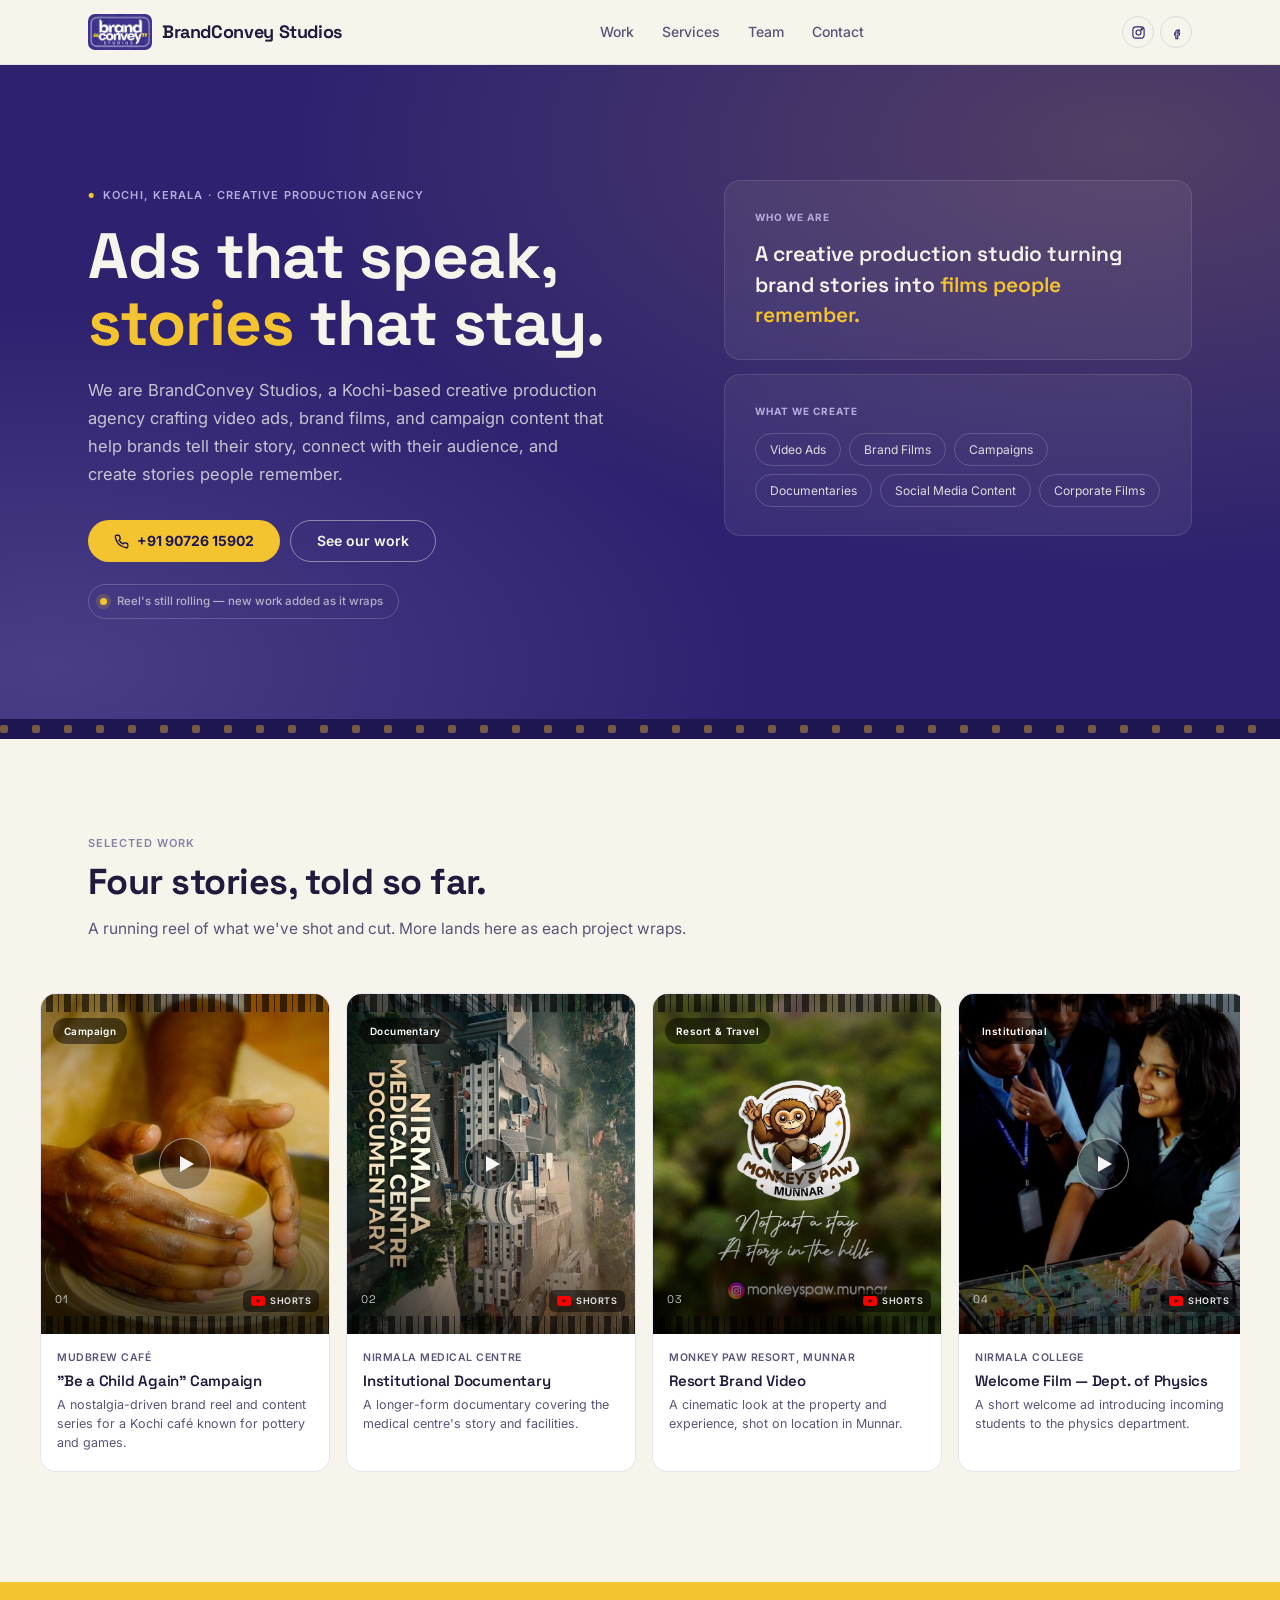
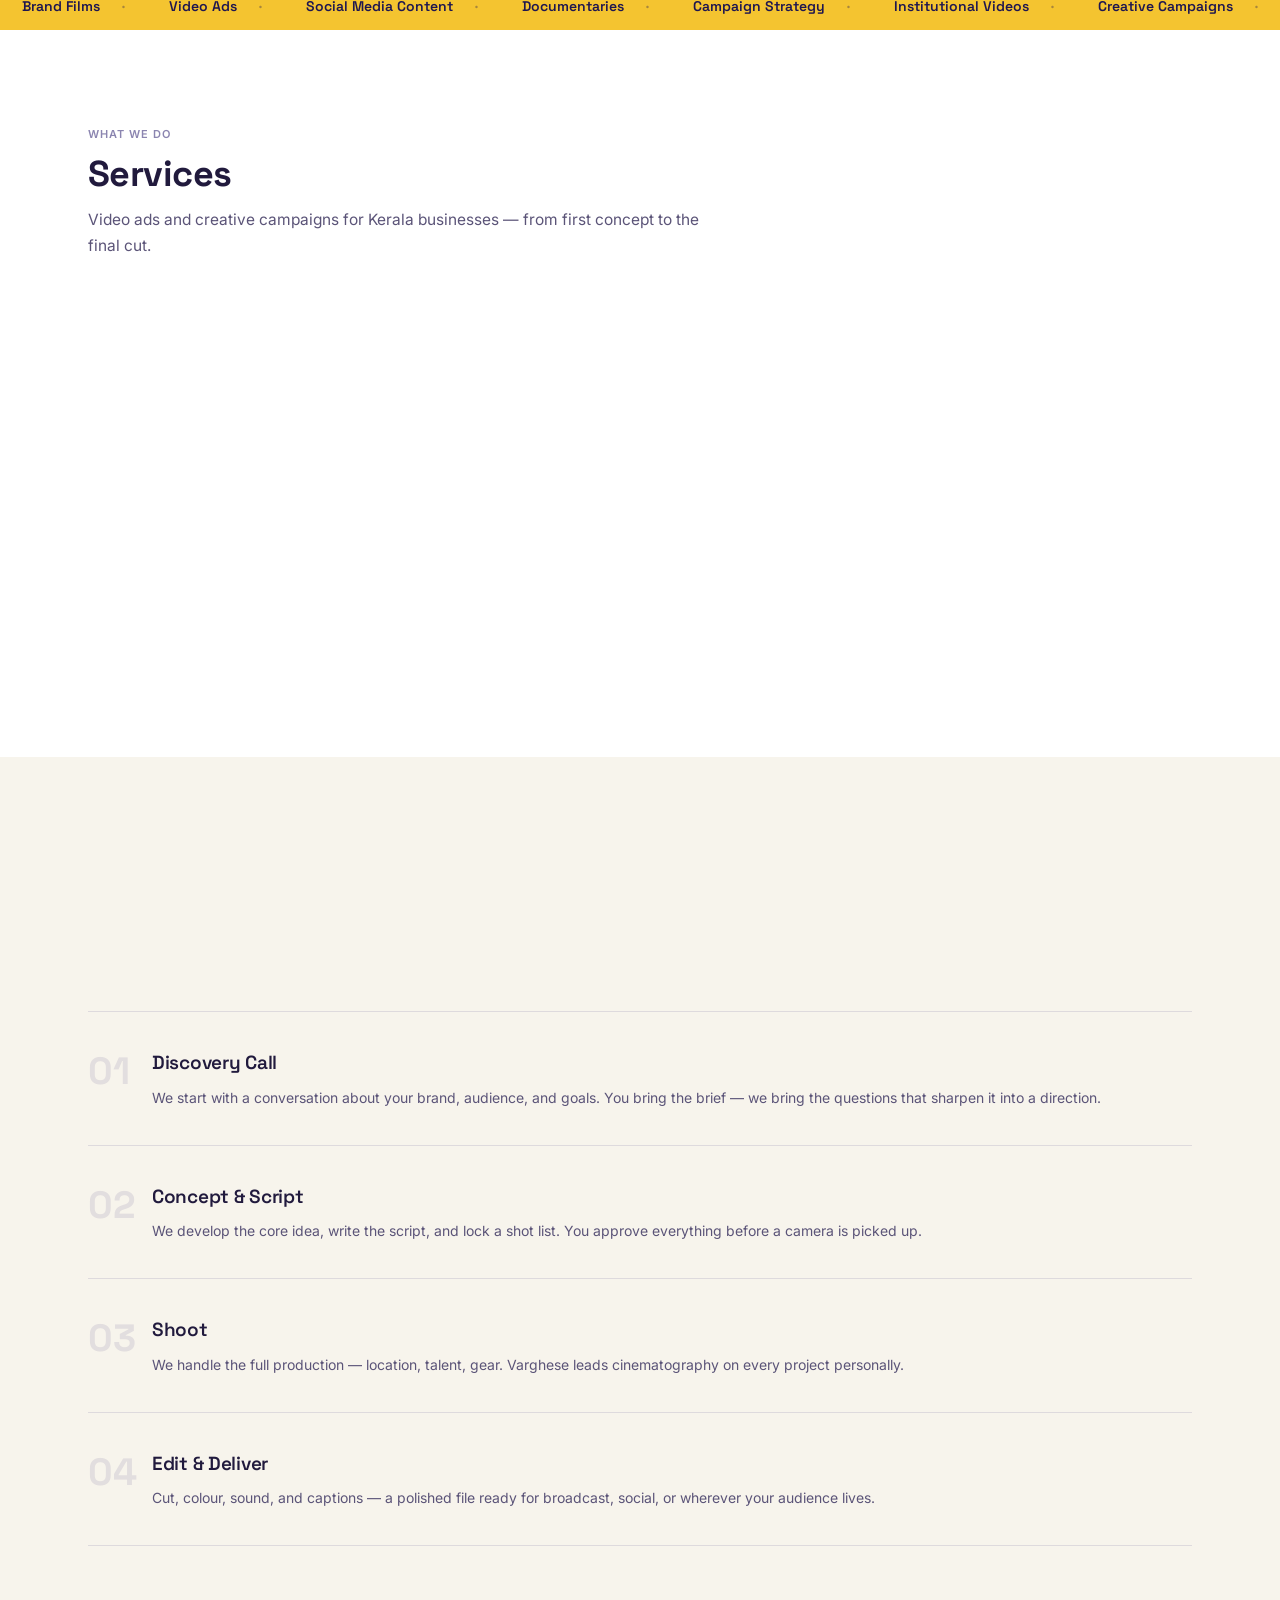
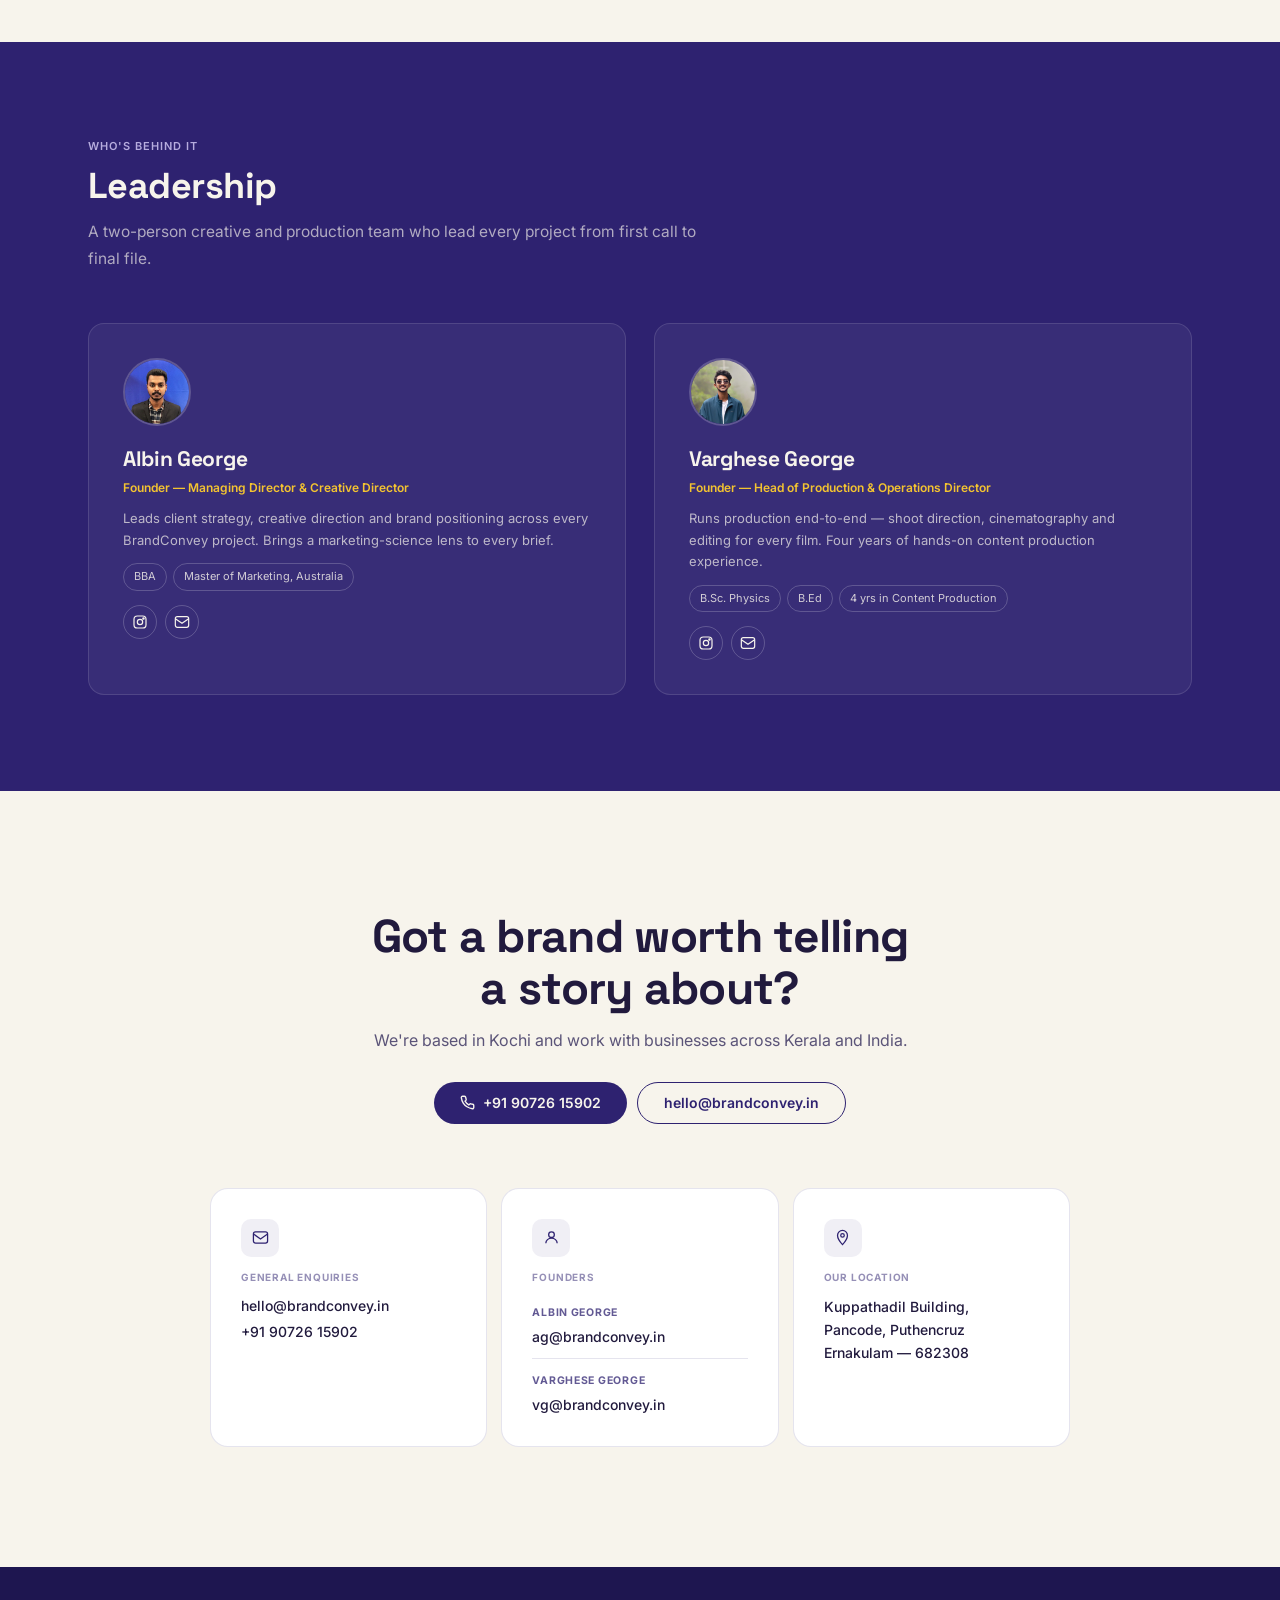
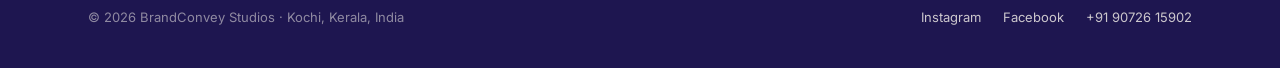
==== index.html @ ba03d507 "Update index.html" ====
<!DOCTYPE html>
<html lang="en">
<head>
<meta charset="UTF-8">
<meta name="viewport" content="width=device-width, initial-scale=1.0">
<title>BrandConvey Studios — Video Ads & Brand Films, Kochi</title>
<meta name="description" content="BrandConvey Studios is a Kochi-based creative production agency crafting video ads, brand films, and campaign content that help brands tell their story, connect with their audience, and create stories people remember.">
<meta name="robots" content="index, follow">
<meta property="og:title" content="BrandConvey Studios — Video Ads & Brand Films, Kochi">
<meta property="og:description" content="A Kochi-based creative production agency crafting video ads, brand films, and campaign content.">
<meta property="og:type" content="website">
<meta property="og:image" content="logo.jpg">
<meta name="twitter:card" content="summary_large_image">
<link rel="icon" type="image/png" href="logo.jpg">
<link rel="apple-touch-icon" href="logo.jpg">
<link rel="preconnect" href="https://fonts.googleapis.com">
<link rel="preconnect" href="https://fonts.gstatic.com" crossorigin>
<link href="https://fonts.googleapis.com/css2?family=Space+Grotesk:wght@400;500;600;700&family=Inter:wght@400;500;600&display=swap" rel="stylesheet">
<style>
:root{--indigo:#2E2270;--indigo-deep:#1E1650;--indigo-mid:#3A2C8C;--yellow:#F4C430;--offwhite:#F7F4EC;--lavender:#B6ACDE;--ink:#211A3D;--ink-soft:#5B5478;--rule:rgba(46,34,112,0.12);--white:#ffffff;--r-card:16px;--r-pill:100px}
*,*::before,*::after{box-sizing:border-box;margin:0;padding:0}
html{scroll-behavior:smooth}
body{background:var(--offwhite);color:var(--ink);font-family:'Inter',sans-serif;line-height:1.6;-webkit-font-smoothing:antialiased;overflow-x:hidden}
h1,h2,h3,h4{font-family:'Space Grotesk',sans-serif;letter-spacing:-0.015em}
a{color:inherit}
img,video{max-width:100%;display:block}
button{cursor:pointer;border:none;background:none;font:inherit}
.wrap{width:100%;max-width:1200px;margin:0 auto;padding-left:clamp(16px,4vw,48px);padding-right:clamp(16px,4vw,48px)}
.section{padding:clamp(56px,8vw,96px) 0}
.btn{display:inline-flex;align-items:center;gap:8px;padding:13px 26px;border-radius:var(--r-pill);font-weight:600;font-size:14px;text-decoration:none;transition:background .2s,color .2s,transform .15s,border-color .2s;white-space:nowrap;line-height:1}
.btn:hover{transform:translateY(-1px)}
.btn-primary{background:var(--indigo);color:var(--offwhite)}
.btn-primary:hover{background:var(--indigo-mid)}
.btn-outline{border:1.5px solid var(--indigo);color:var(--indigo)}
.btn-outline:hover{background:var(--indigo);color:var(--offwhite)}
.eyebrow{display:inline-flex;align-items:center;gap:8px;font-size:11px;letter-spacing:.1em;text-transform:uppercase;font-weight:600;margin-bottom:18px}
.eyebrow::before{content:"●";color:var(--yellow);font-size:7px;flex-shrink:0}
.section-eyebrow{font-size:11px;letter-spacing:.09em;text-transform:uppercase;font-weight:600;color:var(--indigo);opacity:.55;margin-bottom:10px}
.section-head{margin-bottom:clamp(28px,4vw,52px);max-width:640px}
.section-head h2{font-size:clamp(22px,3vw,36px);font-weight:700;line-height:1.15}
.section-head p{margin-top:12px;color:var(--ink-soft);font-size:clamp(14px,1.6vw,15.5px);line-height:1.7}

/* NAV */
nav{position:sticky;top:0;z-index:200;background:rgba(247,244,236,.94);backdrop-filter:blur(16px);-webkit-backdrop-filter:blur(16px);border-bottom:1px solid rgba(46,34,112,.08)}
.nav-inner{display:flex;align-items:center;justify-content:space-between;gap:16px;padding-top:13px;padding-bottom:13px;min-height:64px}
.nav-logo{display:flex;align-items:center;gap:10px;flex-shrink:0;text-decoration:none;color:var(--ink)}
.nav-logo-img{height:36px;width:auto;display:block;border-radius:7px;flex-shrink:0}
.nav-logo-text{font-family:'Space Grotesk',sans-serif;font-weight:700;font-size:clamp(14px,1.6vw,18px);letter-spacing:-.02em;white-space:nowrap;color:var(--ink)}
.nav-links{display:flex;gap:clamp(14px,2.2vw,32px);font-size:14px;font-weight:500;background:transparent!important;border:none!important;box-shadow:none!important;padding:0;margin:0}
.nav-links a{text-decoration:none;color:var(--ink-soft);transition:color .2s;background:transparent!important;border:none;padding:4px 0}
.nav-links a:hover{color:var(--indigo)}
.nav-right{display:flex;align-items:center;gap:8px;flex-shrink:0}
.nav-socials{display:flex;gap:6px}
.nav-socials a{width:32px;height:32px;border-radius:50%;border:1px solid var(--rule);display:flex;align-items:center;justify-content:center;color:var(--indigo);transition:background .2s,color .2s;flex-shrink:0}
.nav-socials a:hover{background:var(--indigo);color:var(--offwhite)}
.nav-cta-sm{display:none;background:var(--indigo);color:var(--offwhite);font-size:12px;font-weight:600;padding:8px 14px;border-radius:var(--r-pill);text-decoration:none;white-space:nowrap;transition:background .2s}
.nav-cta-sm:hover{background:var(--indigo-mid)}
.nav-ham{display:none;flex-direction:column;gap:5px;width:38px;height:38px;align-items:center;justify-content:center;border-radius:8px;border:1px solid var(--rule);flex-shrink:0}
.nav-ham span{display:block;width:18px;height:1.5px;background:var(--ink);border-radius:2px;transition:transform .25s,opacity .25s}
.nav-ham.open span:nth-child(1){transform:translateY(6.5px) rotate(45deg)}
.nav-ham.open span:nth-child(2){opacity:0;transform:scaleX(0)}
.nav-ham.open span:nth-child(3){transform:translateY(-6.5px) rotate(-45deg)}
.mob-menu{display:none;position:fixed;top:0;left:0;right:0;bottom:0;z-index:199;background:var(--offwhite);flex-direction:column;padding:100px clamp(20px,5vw,48px) 40px;overflow-y:auto}
.mob-menu.open{display:flex}
.mob-menu a{display:block;padding:18px 0;font-size:clamp(22px,6vw,32px);font-family:'Space Grotesk',sans-serif;font-weight:700;color:var(--ink);text-decoration:none;border-bottom:1px solid var(--rule);letter-spacing:-.02em;transition:color .2s}
.mob-menu a:hover{color:var(--indigo)}
.mob-menu .mob-cta{margin-top:28px;display:block;background:var(--indigo);color:var(--offwhite)!important;text-align:center;border-radius:var(--r-pill);padding:18px;font-size:16px;border-bottom:none!important}
.mob-menu-socials{margin-top:32px;display:flex;gap:14px}
.mob-menu-socials a{width:44px;height:44px;border-radius:50%;border:1px solid var(--rule)!important;display:flex;align-items:center;justify-content:center;padding:0;font-size:0;transition:background .2s,border-color .2s!important}
.mob-menu-socials a:hover{background:var(--indigo);border-color:var(--indigo)!important;color:var(--offwhite)}
@media(max-width:1024px){.nav-socials{display:none}}
@media(max-width:768px){.nav-links{display:none}.nav-cta-sm{display:inline-flex}}
@media(max-width:520px){.nav-cta-sm{display:none}.nav-ham{display:flex}}
@media(max-width:360px){.nav-logo-text{display:none}}

/* HERO */
.hero{background:var(--indigo);color:var(--offwhite);position:relative;overflow:hidden;padding:clamp(64px,9vw,120px) 0 clamp(56px,8vw,100px)}
.hero::before{content:"";position:absolute;inset:0;pointer-events:none;background:radial-gradient(ellipse 65% 65% at 88% 12%,rgba(244,196,48,.18),transparent),radial-gradient(ellipse 55% 55% at 4% 92%,rgba(182,172,222,.2),transparent)}
.hero-grid{position:relative;display:grid;grid-template-columns:1.1fr .9fr;gap:clamp(28px,5vw,64px);align-items:start}
.hero-eyebrow{color:var(--lavender)}
.hero-eyebrow::before{color:var(--yellow)}
.hero h1{font-size:clamp(32px,5vw,66px);font-weight:700;line-height:1.06}
.hero h1 em{font-style:normal;color:var(--yellow)}
.hero-lead{margin-top:18px;font-size:clamp(14px,1.7vw,16.5px);color:rgba(247,244,236,.76);line-height:1.7;max-width:520px}
.hero-actions{margin-top:32px;display:flex;gap:10px;flex-wrap:wrap}
.hero-actions .btn-primary{background:var(--yellow);color:var(--indigo-deep);font-weight:700}
.hero-actions .btn-primary:hover{background:#e8b820}
.hero-actions .btn-outline{border-color:rgba(247,244,236,.45);color:var(--offwhite)}
.hero-actions .btn-outline:hover{background:rgba(247,244,236,.12);border-color:rgba(247,244,236,.45);color:var(--offwhite)}
.hero-status{margin-top:22px;display:inline-flex;align-items:center;gap:10px;border:1px solid rgba(247,244,236,.2);border-radius:var(--r-pill);padding:7px 15px 7px 11px;font-size:11.5px;font-weight:500;color:rgba(247,244,236,.65);max-width:100%;flex-wrap:nowrap;overflow:hidden;text-overflow:ellipsis;white-space:nowrap}
.status-dot{width:7px;height:7px;border-radius:50%;flex-shrink:0;background:var(--yellow);box-shadow:0 0 0 4px rgba(244,196,48,.18);animation:pulse 2s infinite}
@keyframes pulse{0%,100%{opacity:1}50%{opacity:.3}}
.hero-right{display:flex;flex-direction:column;gap:14px}
.h-card{background:rgba(255,255,255,.06);border:1px solid rgba(255,255,255,.11);border-radius:16px;padding:clamp(20px,2.5vw,28px) clamp(20px,2.5vw,30px);backdrop-filter:blur(8px)}
.h-card-label{font-size:10px;text-transform:uppercase;letter-spacing:.1em;color:var(--lavender);font-weight:700;margin-bottom:14px}
.h-tagline{font-family:'Space Grotesk',sans-serif;font-size:clamp(15px,1.8vw,21px);font-weight:600;line-height:1.45;color:var(--offwhite)}
.h-tagline em{font-style:normal;color:var(--yellow)}
.hero-tags{display:flex;flex-wrap:wrap;gap:8px}
.hero-tags span{font-size:12px;padding:6px 14px;border-radius:var(--r-pill);border:1px solid rgba(255,255,255,.18);color:rgba(247,244,236,.88);transition:background .2s,border-color .2s}
.hero-tags span:hover{background:rgba(255,255,255,.1);border-color:rgba(255,255,255,.35)}
@media(max-width:960px){.hero-grid{grid-template-columns:1fr}.hero-right{display:none}.hero-lead{max-width:100%}}
@media(max-width:480px){.hero-actions{flex-direction:column;align-items:stretch}.hero-actions .btn{justify-content:center}.hero-status{font-size:11px;white-space:normal}}

/* RAIL */
.rail{height:20px;background:var(--indigo-deep);display:flex;align-items:center;overflow:hidden}
.rail-track{display:flex;gap:24px;animation:railmove 12s linear infinite;white-space:nowrap}
.rail-track span{width:8px;height:8px;border-radius:2px;background:var(--yellow);opacity:.4;flex-shrink:0}
@keyframes railmove{from{transform:translateX(0)}to{transform:translateX(-240px)}}

/* WORK */
.work-section{background:var(--offwhite)}
.filmstrip{display:flex;gap:16px;overflow-x:auto;padding-bottom:14px;scroll-snap-type:x mandatory;cursor:grab;margin-left:calc(-1 * clamp(16px,4vw,48px));margin-right:calc(-1 * clamp(16px,4vw,48px));padding-left:clamp(16px,4vw,48px);padding-right:clamp(16px,4vw,48px);-webkit-overflow-scrolling:touch;touch-action:pan-x}
.filmstrip:active{cursor:grabbing}
.filmstrip::-webkit-scrollbar{height:4px}
.filmstrip::-webkit-scrollbar-thumb{background:var(--lavender);border-radius:10px}

/* Card — white bg, info sits on white, no dark bleed */
.work-card{flex:0 0 clamp(220px,72vw,280px);scroll-snap-align:start;background:var(--white);border:1px solid var(--rule);border-radius:var(--r-card);overflow:hidden;transition:transform .3s,box-shadow .3s;cursor:pointer;-webkit-tap-highlight-color:transparent;display:flex;flex-direction:column}
@media(min-width:600px){.work-card{flex:0 0 clamp(240px,42vw,280px)}}
@media(min-width:900px){.work-card{flex:0 0 280px}}
@media(min-width:1100px){.work-card{flex:0 0 290px}}
.work-card:hover{transform:translateY(-5px);box-shadow:0 18px 40px rgba(46,34,112,.15)}

/* Thumb — fixed height so photo always fills, no aspect-ratio gaps */
.work-thumb{position:relative;height:340px;flex-shrink:0;overflow:hidden;display:flex;align-items:center;justify-content:center}
@media(min-width:600px){.work-thumb{height:360px}}
@media(min-width:900px){.work-thumb{height:340px}}

/* Film sprocket holes */
.work-thumb::before,.work-thumb::after{content:"";position:absolute;left:0;right:0;height:18px;z-index:4;pointer-events:none;background-image:repeating-linear-gradient(90deg,transparent 0,transparent 5px,rgba(0,0,0,.6) 5px,rgba(0,0,0,.6) 12px);background-size:18px 100%}
.work-thumb::before{top:0}
.work-thumb::after{bottom:0}

/* Photo — img tag for guaranteed cover fill */
.work-thumb-img{position:absolute;inset:0;width:100%;height:100%;object-fit:cover;object-position:center center;display:block;z-index:0}

/* Grain overlay */
.work-thumb-grain{position:absolute;inset:0;z-index:1;pointer-events:none;opacity:.15;mix-blend-mode:overlay;background-image:url("data:image/svg+xml,%3Csvg viewBox='0 0 200 200' xmlns='http://www.w3.org/2000/svg'%3E%3Cfilter id='n'%3E%3CfeTurbulence type='fractalNoise' baseFrequency='0.75' numOctaves='4' stitchTiles='stitch'/%3E%3C/filter%3E%3Crect width='100%25' height='100%25' filter='url(%23n)'/%3E%3C/svg%3E");background-size:200px 200px}

/* Vignette */
.work-thumb-vignette{position:absolute;inset:0;z-index:2;pointer-events:none;background:linear-gradient(to bottom,rgba(0,0,0,.3) 0%,transparent 30%,transparent 55%,rgba(0,0,0,.65) 100%)}

/* Play button */
.play-btn{position:relative;z-index:3;width:52px;height:52px;border-radius:50%;background:rgba(0,0,0,.35);border:1.5px solid rgba(255,255,255,.5);display:flex;align-items:center;justify-content:center;transition:transform .25s,background .25s,border-color .25s}
.play-btn-arrow{width:0;height:0;margin-left:4px;border-top:8px solid transparent;border-bottom:8px solid transparent;border-left:14px solid rgba(255,255,255,.95);transition:border-left-color .25s}
.work-card:hover .play-btn{transform:scale(1.1);background:var(--yellow);border-color:var(--yellow)}
.work-card:hover .play-btn-arrow{border-left-color:var(--indigo-deep)}

/* Tag */
.work-tag{position:absolute;top:24px;left:12px;z-index:5;font-size:10px;font-weight:600;letter-spacing:.04em;background:rgba(0,0,0,.5);color:#fff;padding:5px 11px;border-radius:var(--r-pill)}

/* Bottom labels */
.work-num{position:absolute;bottom:26px;left:14px;z-index:5;font-family:'Space Grotesk',sans-serif;font-size:11px;opacity:.75;letter-spacing:.08em;color:#fff}
.yt-badge{position:absolute;bottom:22px;right:10px;z-index:5;display:flex;align-items:center;gap:5px;background:rgba(0,0,0,.5);border-radius:6px;padding:4px 8px}
.yt-badge svg{flex-shrink:0}
.yt-badge span{font-size:9px;font-weight:600;letter-spacing:.05em;color:rgba(255,255,255,.9);text-transform:uppercase}

/* Card info — always white, flex-grow fills remainder */
.work-info{padding:16px 16px 18px;background:var(--white);flex:1}
.work-client{font-size:10.5px;font-weight:600;text-transform:uppercase;letter-spacing:.05em;color:var(--ink-soft)}
.work-info h3{font-size:clamp(13.5px,1.5vw,15px);margin-top:4px;font-weight:600;line-height:1.3;color:var(--ink)}
.work-info p{font-size:12.5px;color:var(--ink-soft);margin-top:4px;line-height:1.55}

/* Upcoming card */
.work-upcoming{flex:0 0 clamp(160px,50vw,220px);scroll-snap-align:start;background:transparent;border:1.5px dashed var(--lavender);border-radius:var(--r-card);padding:24px;display:flex;flex-direction:column;align-items:center;justify-content:center;text-align:center;min-height:300px}
@media(min-width:600px){.work-upcoming{flex:0 0 200px}}
.plus-ring{width:44px;height:44px;border-radius:50%;border:1.5px dashed rgba(46,34,112,.4);display:flex;align-items:center;justify-content:center;font-size:22px;color:var(--indigo);margin-bottom:14px}
.work-upcoming h3{font-size:14px;color:var(--indigo);font-weight:600}
.work-upcoming p{font-size:12px;color:var(--ink-soft);margin-top:8px}

/* TICKER */
.ticker{background:var(--yellow);overflow:hidden;padding:13px 0}
.ticker-track{display:flex;white-space:nowrap;animation:tick 26s linear infinite}
.t-item{display:inline-flex;align-items:center;font-family:'Space Grotesk',sans-serif;font-weight:600;font-size:clamp(12px,1.4vw,14px);color:var(--indigo-deep);padding:0 22px}
.t-item::after{content:"·";padding-left:22px;opacity:.35}
@keyframes tick{from{transform:translateX(0)}to{transform:translateX(-50%)}}

/* SERVICES */
.services-section{background:var(--white)}
.services-grid{display:grid;grid-template-columns:repeat(3,1fr);border:1px solid var(--rule);border-radius:var(--r-card);overflow:hidden;background:var(--rule);gap:1px}
.svc-cell{background:var(--white);padding:clamp(20px,3vw,34px) clamp(16px,2.5vw,28px);transition:background .2s}
.svc-cell:hover{background:var(--offwhite)}
.svc-idx{font-size:11px;color:var(--yellow);font-weight:700;font-family:'Space Grotesk',sans-serif;letter-spacing:.05em}
.svc-cell h3{font-size:clamp(14px,1.8vw,17px);margin-top:12px;font-weight:600}
.svc-cell p{font-size:13px;color:var(--ink-soft);margin-top:7px;line-height:1.6}
@media(max-width:860px){.services-grid{grid-template-columns:1fr 1fr}}
@media(max-width:480px){.services-grid{grid-template-columns:1fr}}

/* PROCESS */
.process-section{background:var(--offwhite)}
.process-list{display:flex;flex-direction:column}
.process-step{display:grid;grid-template-columns:64px 1fr;padding:clamp(20px,3vw,36px) 0;border-top:1px solid var(--rule);align-items:start}
.process-step:last-child{border-bottom:1px solid var(--rule)}
.proc-n{font-family:'Space Grotesk',sans-serif;font-size:clamp(24px,3.5vw,38px);font-weight:700;color:rgba(46,34,112,.1);line-height:1;padding-top:4px}
.proc-body h3{font-size:clamp(15px,1.9vw,19px);font-weight:600}
.proc-body p{font-size:14px;color:var(--ink-soft);margin-top:7px;line-height:1.65}
@media(max-width:400px){.process-step{grid-template-columns:48px 1fr}}

/* TEAM */
.team-section{background:var(--indigo);color:var(--offwhite)}
.team-section .section-eyebrow{color:var(--lavender);opacity:1}
.team-section .section-head h2{color:var(--offwhite)}
.team-section .section-head p{color:rgba(247,244,236,.65)}
.team-grid{display:grid;grid-template-columns:1fr 1fr;gap:clamp(14px,2.5vw,28px)}
.team-card{background:rgba(255,255,255,.05);border:1px solid rgba(255,255,255,.12);border-radius:var(--r-card);padding:clamp(22px,3vw,34px);transition:background .2s}
.team-card:hover{background:rgba(255,255,255,.09)}
.avatar-photo{width:68px;height:68px;border-radius:50%;object-fit:cover;border:2px solid rgba(255,255,255,.2);margin-bottom:16px;display:block}
.avatar-fallback{width:68px;height:68px;border-radius:50%;flex-shrink:0;background:var(--lavender);display:none;align-items:center;justify-content:center;font-family:'Space Grotesk',sans-serif;font-weight:700;color:var(--indigo-deep);font-size:18px;margin-bottom:16px}
.avatar-photo.broken{display:none}
.avatar-photo.broken+.avatar-fallback{display:flex}
.team-card h3{font-size:clamp(16px,2.2vw,21px);font-weight:700}
.team-role{font-size:12px;color:var(--yellow);font-weight:600;margin-top:4px;line-height:1.4}
.team-bio{font-size:13px;color:rgba(247,244,236,.7);margin-top:12px;line-height:1.65}
.creds{margin-top:12px;display:flex;flex-wrap:wrap;gap:6px}
.creds span{font-size:11px;padding:4px 10px;border-radius:var(--r-pill);border:1px solid rgba(255,255,255,.2);color:rgba(247,244,236,.8)}
.team-socials{margin-top:14px;display:flex;gap:8px}
.team-socials a{width:34px;height:34px;border-radius:50%;border:1px solid rgba(255,255,255,.2);display:flex;align-items:center;justify-content:center;color:var(--offwhite);transition:background .2s,border-color .2s}
.team-socials a:hover{background:var(--yellow);border-color:var(--yellow);color:var(--indigo-deep)}
@media(max-width:560px){.team-grid{grid-template-columns:1fr}}

/* CONTACT */
.cta-section{background:var(--offwhite);text-align:center;padding:clamp(60px,10vw,120px) 0}
.cta-section h2{font-size:clamp(24px,4vw,46px);font-weight:700;max-width:600px;margin:0 auto;line-height:1.12}
.cta-section>.wrap>p{color:var(--ink-soft);margin-top:14px;font-size:clamp(14px,1.8vw,16px)}
.cta-btns{margin-top:28px;display:flex;gap:10px;justify-content:center;flex-wrap:wrap}
@media(max-width:380px){.cta-btns{flex-direction:column;align-items:center}.cta-btns .btn{width:100%;max-width:300px;justify-content:center}}
.contact-cards{display:grid;grid-template-columns:repeat(3,1fr);gap:14px;max-width:860px;margin:clamp(40px,6vw,64px) auto 0;text-align:left}
.contact-card{background:var(--white);border:1px solid var(--rule);border-radius:18px;padding:clamp(20px,2.5vw,30px);display:flex;flex-direction:column;gap:10px;transition:box-shadow .25s,transform .25s}
.contact-card:hover{box-shadow:0 8px 32px rgba(46,34,112,.09);transform:translateY(-2px)}
.cc-icon{width:38px;height:38px;border-radius:10px;background:rgba(46,34,112,.07);display:flex;align-items:center;justify-content:center;color:var(--indigo);flex-shrink:0;margin-bottom:2px}
.cc-label{font-size:10px;letter-spacing:.08em;text-transform:uppercase;font-weight:700;color:var(--indigo);opacity:.5}
.cc-value{display:flex;flex-direction:column;gap:4px}
.cc-value a{font-size:clamp(12.5px,1.3vw,14px);font-weight:500;text-decoration:none;color:var(--ink);transition:color .2s;word-break:break-all;display:block}
.cc-value a:hover{color:var(--indigo)}
.cc-value address{font-style:normal;font-size:clamp(12.5px,1.3vw,14px);font-weight:500;color:var(--ink);line-height:1.65}
.cc-founder-name{font-size:10.5px;font-weight:700;text-transform:uppercase;letter-spacing:.07em;color:var(--indigo);opacity:.75}
@media(max-width:680px){.contact-cards{grid-template-columns:1fr 1fr;gap:12px}}
@media(max-width:420px){.contact-cards{grid-template-columns:1fr}}

/* FOOTER */
footer{background:var(--indigo-deep);color:rgba(247,244,236,.52);padding:clamp(22px,4vw,40px) 0;font-size:13px}
.foot-inner{display:flex;justify-content:space-between;align-items:center;flex-wrap:wrap;gap:12px}
.foot-copy{font-size:clamp(11px,1.4vw,13px);flex-shrink:1;min-width:0}
footer a{text-decoration:none;color:rgba(247,244,236,.8);transition:color .2s}
footer a:hover{color:var(--yellow)}
.foot-links{display:flex;gap:clamp(10px,2vw,22px);align-items:center;flex-wrap:wrap;flex-shrink:0}
@media(max-width:460px){.foot-inner{flex-direction:column;align-items:flex-start;gap:10px}}

/* REVEAL */
.reveal{opacity:0;transform:translateY(20px);transition:opacity .5s ease,transform .5s ease}
.reveal.visible{opacity:1;transform:translateY(0)}
.d1{transition-delay:.08s}
.d2{transition-delay:.16s}
.d3{transition-delay:.24s}
.d4{transition-delay:.32s}
@media(prefers-reduced-motion:reduce){.reveal{opacity:1;transform:none;transition:none}.rail-track,.ticker-track,.status-dot{animation:none!important}}
</style>
</head>
<body>

<nav id="mainNav">
  <div class="wrap">
    <div class="nav-inner">
      <a class="nav-logo" href="/">
        <img class="nav-logo-img" src="logo.jpg" alt="BrandConvey Studios" onerror="this.style.display='none'">
        <span class="nav-logo-text">BrandConvey Studios</span>
      </a>
      <div class="nav-links">
        <a href="#work">Work</a>
        <a href="#services">Services</a>
        <a href="#team">Team</a>
        <a href="#contact">Contact</a>
      </div>
      <div class="nav-right">
        <div class="nav-socials">
          <a href="https://www.instagram.com/brandconveystudios/" target="_blank" rel="noopener" aria-label="Instagram">
            <svg width="15" height="15" viewBox="0 0 24 24" fill="none" stroke="currentColor" stroke-width="1.8"><rect x="3" y="3" width="18" height="18" rx="5"/><circle cx="12" cy="12" r="4"/><circle cx="17.2" cy="6.8" r="1"/></svg>
          </a>
          <a href="https://www.facebook.com/brandconveystudios" target="_blank" rel="noopener" aria-label="Facebook">
            <svg width="15" height="15" viewBox="0 0 24 24" fill="none" stroke="currentColor" stroke-width="1.8"><path d="M15 8h-2a2 2 0 0 0-2 2v3H9v3h2v6h3v-6h2.5l.5-3H14v-2.2c0-.6.2-1 1-1h1.5V8z"/></svg>
          </a>
        </div>
        <a class="nav-cta-sm" href="tel:+919072615902">Call us</a>
        <button class="nav-ham" id="menuBtn" aria-label="Open menu" aria-expanded="false">
          <span></span><span></span><span></span>
        </button>
      </div>
    </div>
  </div>
</nav>

<div class="mob-menu" id="mobMenu" role="dialog" aria-modal="true" aria-label="Navigation">
  <a href="#work" onclick="closeMenu()">Work</a>
  <a href="#services" onclick="closeMenu()">Services</a>
  <a href="#team" onclick="closeMenu()">Team</a>
  <a href="#contact" onclick="closeMenu()">Contact</a>
  <a href="tel:+919072615902" class="mob-cta" onclick="closeMenu()">+91 90726 15902</a>
  <div class="mob-menu-socials">
    <a href="https://www.instagram.com/brandconveystudios/" target="_blank" rel="noopener" aria-label="Instagram">
      <svg width="18" height="18" viewBox="0 0 24 24" fill="none" stroke="currentColor" stroke-width="1.8"><rect x="3" y="3" width="18" height="18" rx="5"/><circle cx="12" cy="12" r="4"/><circle cx="17.2" cy="6.8" r="1"/></svg>
    </a>
    <a href="https://www.facebook.com/brandconveystudios" target="_blank" rel="noopener" aria-label="Facebook">
      <svg width="18" height="18" viewBox="0 0 24 24" fill="none" stroke="currentColor" stroke-width="1.8"><path d="M15 8h-2a2 2 0 0 0-2 2v3H9v3h2v6h3v-6h2.5l.5-3H14v-2.2c0-.6.2-1 1-1h1.5V8z"/></svg>
    </a>
  </div>
</div>

<section class="hero">
  <div class="wrap">
    <div class="hero-grid">
      <div class="hero-content">
        <div class="eyebrow hero-eyebrow">Kochi, Kerala · Creative Production Agency</div>
        <h1>Ads that speak,<br><em>stories</em> that stay.</h1>
        <p class="hero-lead">We are BrandConvey Studios, a Kochi-based creative production agency crafting video ads, brand films, and campaign content that help brands tell their story, connect with their audience, and create stories people remember.</p>
        <div class="hero-actions">
          <a class="btn btn-primary" href="tel:+919072615902">
            <svg width="15" height="15" viewBox="0 0 24 24" fill="none" stroke="currentColor" stroke-width="2.2"><path d="M22 16.92v3a2 2 0 0 1-2.18 2 19.79 19.79 0 0 1-8.63-3.07 19.5 19.5 0 0 1-6-6 19.79 19.79 0 0 1-3.07-8.67A2 2 0 0 1 4.11 2h3a2 2 0 0 1 2 1.72c.127.96.362 1.903.7 2.81a2 2 0 0 1-.45 2.11L8.09 9.91a16 16 0 0 0 6 6l1.27-1.27a2 2 0 0 1 2.11-.45c.907.338 1.85.573 2.81.7A2 2 0 0 1 22 16.92z"/></svg>
            +91 90726 15902
          </a>
          <a class="btn btn-outline" href="#work">See our work</a>
        </div>
        <div class="hero-status">
          <span class="status-dot"></span>
          Reel's still rolling — new work added as it wraps
        </div>
      </div>
      <div class="hero-right">
        <div class="h-card">
          <div class="h-card-label">Who we are</div>
          <div class="h-tagline">A creative production studio turning brand stories into <em>films people remember.</em></div>
        </div>
        <div class="h-card">
          <div class="h-card-label">What we create</div>
          <div class="hero-tags">
            <span>Video Ads</span>
            <span>Brand Films</span>
            <span>Campaigns</span>
            <span>Documentaries</span>
            <span>Social Media Content</span>
            <span>Corporate Films</span>
          </div>
        </div>
      </div>
    </div>
  </div>
</section>

<div class="rail"><div class="rail-track" id="railTrack"></div></div>

<section class="section work-section" id="work">
  <div class="wrap">
    <div class="section-head reveal">
      <div class="section-eyebrow">Selected Work</div>
      <h2>Four stories, told so far.</h2>
      <p>A running reel of what we've shot and cut. More lands here as each project wraps.</p>
    </div>
  </div>
  <div class="wrap">
    <div class="filmstrip reveal" id="filmstrip">
      <div class="work-card" data-url="https://youtube.com/shorts/q-7ksZK6U8M">
        <div class="work-thumb">
          <img class="work-thumb-img" src="thumb1.png" alt="Mudbrew Café campaign" style="object-position:center 40%">
          <div class="work-thumb-grain"></div>
          <div class="work-thumb-vignette"></div>
          <span class="work-tag">Campaign</span>
          <div class="play-btn"><div class="play-btn-arrow"></div></div>
          <span class="work-num">01</span>
          <div class="yt-badge"><svg width="14" height="10" viewBox="0 0 24 17" fill="red"><path d="M23.5 2.7S23.2.9 22.4.2C21.4-.8 20.3-.8 19.8-.8 16.5-1 12 -1 12 -1s-4.5 0-7.8.2C3.7-.6 2.6-.5 1.6.2.8.9.5 2.7.5 2.7S.2 4.8.2 6.9v2c0 2.1.3 4.2.3 4.2s.3 1.8 1.1 2.5c1 1 2.4.9 3 1 2.2.2 9.4.3 9.4.3s4.5 0 7.8-.3c.5-.1 1.6-.1 2.6-1 .8-.7 1.1-2.5 1.1-2.5s.3-2.1.3-4.2v-2C23.8 4.8 23.5 2.7 23.5 2.7zM9.7 11.5V4.9l7 3.3-7 3.3z"/></svg><span>Shorts</span></div>
        </div>
        <div class="work-info">
          <div class="work-client">Mudbrew Café</div>
          <h3>"Be a Child Again" Campaign</h3>
          <p>A nostalgia-driven brand reel and content series for a Kochi café known for pottery and games.</p>
        </div>
      </div>

      <div class="work-card" data-url="https://youtube.com/shorts/ICbyJtfG1K8">
        <div class="work-thumb">
          <img class="work-thumb-img" src="thumb2.jpg" alt="Nirmala Medical Centre documentary" style="object-position:center center">
          <div class="work-thumb-grain"></div>
          <div class="work-thumb-vignette"></div>
          <span class="work-tag">Documentary</span>
          <div class="play-btn"><div class="play-btn-arrow"></div></div>
          <span class="work-num">02</span>
          <div class="yt-badge"><svg width="14" height="10" viewBox="0 0 24 17" fill="red"><path d="M23.5 2.7S23.2.9 22.4.2C21.4-.8 20.3-.8 19.8-.8 16.5-1 12 -1 12 -1s-4.5 0-7.8.2C3.7-.6 2.6-.5 1.6.2.8.9.5 2.7.5 2.7S.2 4.8.2 6.9v2c0 2.1.3 4.2.3 4.2s.3 1.8 1.1 2.5c1 1 2.4.9 3 1 2.2.2 9.4.3 9.4.3s4.5 0 7.8-.3c.5-.1 1.6-.1 2.6-1 .8-.7 1.1-2.5 1.1-2.5s.3-2.1.3-4.2v-2C23.8 4.8 23.5 2.7 23.5 2.7zM9.7 11.5V4.9l7 3.3-7 3.3z"/></svg><span>Shorts</span></div>
        </div>
        <div class="work-info">
          <div class="work-client">Nirmala Medical Centre</div>
          <h3>Institutional Documentary</h3>
          <p>A longer-form documentary covering the medical centre's story and facilities.</p>
        </div>
      </div>

      <div class="work-card" data-url="https://youtube.com/shorts/cpnyfmEkOy4">
        <div class="work-thumb">
          <img class="work-thumb-img" src="thumb3.jpg" alt="Monkey Paw Resort brand video" style="object-position:center 45%">
          <div class="work-thumb-grain"></div>
          <div class="work-thumb-vignette"></div>
          <span class="work-tag">Resort &amp; Travel</span>
          <div class="play-btn"><div class="play-btn-arrow"></div></div>
          <span class="work-num">03</span>
          <div class="yt-badge"><svg width="14" height="10" viewBox="0 0 24 17" fill="red"><path d="M23.5 2.7S23.2.9 22.4.2C21.4-.8 20.3-.8 19.8-.8 16.5-1 12 -1 12 -1s-4.5 0-7.8.2C3.7-.6 2.6-.5 1.6.2.8.9.5 2.7.5 2.7S.2 4.8.2 6.9v2c0 2.1.3 4.2.3 4.2s.3 1.8 1.1 2.5c1 1 2.4.9 3 1 2.2.2 9.4.3 9.4.3s4.5 0 7.8-.3c.5-.1 1.6-.1 2.6-1 .8-.7 1.1-2.5 1.1-2.5s.3-2.1.3-4.2v-2C23.8 4.8 23.5 2.7 23.5 2.7zM9.7 11.5V4.9l7 3.3-7 3.3z"/></svg><span>Shorts</span></div>
        </div>
        <div class="work-info">
          <div class="work-client">Monkey Paw Resort, Munnar</div>
          <h3>Resort Brand Video</h3>
          <p>A cinematic look at the property and experience, shot on location in Munnar.</p>
        </div>
      </div>

      <div class="work-card" data-url="https://youtube.com/shorts/cvxF-9diTFY">
        <div class="work-thumb">
          <img class="work-thumb-img" src="thumb4.jpg" alt="Nirmala College welcome film" style="object-position:center 25%">
          <div class="work-thumb-grain"></div>
          <div class="work-thumb-vignette"></div>
          <span class="work-tag">Institutional</span>
          <div class="play-btn"><div class="play-btn-arrow"></div></div>
          <span class="work-num">04</span>
          <div class="yt-badge"><svg width="14" height="10" viewBox="0 0 24 17" fill="red"><path d="M23.5 2.7S23.2.9 22.4.2C21.4-.8 20.3-.8 19.8-.8 16.5-1 12 -1 12 -1s-4.5 0-7.8.2C3.7-.6 2.6-.5 1.6.2.8.9.5 2.7.5 2.7S.2 4.8.2 6.9v2c0 2.1.3 4.2.3 4.2s.3 1.8 1.1 2.5c1 1 2.4.9 3 1 2.2.2 9.4.3 9.4.3s4.5 0 7.8-.3c.5-.1 1.6-.1 2.6-1 .8-.7 1.1-2.5 1.1-2.5s.3-2.1.3-4.2v-2C23.8 4.8 23.5 2.7 23.5 2.7zM9.7 11.5V4.9l7 3.3-7 3.3z"/></svg><span>Shorts</span></div>
        </div>
        <div class="work-info">
          <div class="work-client">Nirmala College</div>
          <h3>Welcome Film — Dept. of Physics</h3>
          <p>A short welcome ad introducing incoming students to the physics department.</p>
        </div>
      </div>

      <div class="work-upcoming">
        <div class="plus-ring">+</div>
        <h3>More on the way</h3>
        <p>Currently in production — check back soon.</p>
      </div>
    </div>
  </div>
</section>

<div class="ticker" aria-hidden="true"><div class="ticker-track" id="tickerTrack"></div></div>

<section class="section services-section" id="services">
  <div class="wrap">
    <div class="section-head reveal">
      <div class="section-eyebrow">What We Do</div>
      <h2>Services</h2>
      <p>Video ads and creative campaigns for Kerala businesses — from first concept to the final cut.</p>
    </div>
    <div class="services-grid reveal">
      <div class="svc-cell"><div class="svc-idx">01</div><h3>Video Ads</h3><p>Polished ad films built to sell — for launches, promotions and brand awareness.</p></div>
      <div class="svc-cell"><div class="svc-idx">02</div><h3>Creative Campaigns</h3><p>Full campaign concepts — idea, script, shoot and rollout — built around one strong hook.</p></div>
      <div class="svc-cell"><div class="svc-idx">03</div><h3>Brand Films</h3><p>Cinematic short films that introduce your brand's story, product or space.</p></div>
      <div class="svc-cell"><div class="svc-idx">04</div><h3>Documentary Production</h3><p>Longer-form documentary content for institutions, colleges and organisations.</p></div>
      <div class="svc-cell"><div class="svc-idx">05</div><h3>Social Media Content</h3><p>Reels, campaign creatives and caption strategy built for Instagram growth.</p></div>
      <div class="svc-cell"><div class="svc-idx">06</div><h3>Corporate &amp; Institutional Video</h3><p>Welcome films, event coverage and promotional videos for colleges and companies.</p></div>
    </div>
  </div>
</section>

<section class="section process-section">
  <div class="wrap">
    <div class="section-head reveal">
      <div class="section-eyebrow">How It Works</div>
      <h2>From brief to final cut.</h2>
      <p>Every project follows the same careful arc — no surprises, no handoffs, just good work.</p>
    </div>
    <div class="process-list">
      <div class="process-step reveal"><div class="proc-n">01</div><div class="proc-body"><h3>Discovery Call</h3><p>We start with a conversation about your brand, audience, and goals. You bring the brief — we bring the questions that sharpen it into a direction.</p></div></div>
      <div class="process-step reveal d1"><div class="proc-n">02</div><div class="proc-body"><h3>Concept &amp; Script</h3><p>We develop the core idea, write the script, and lock a shot list. You approve everything before a camera is picked up.</p></div></div>
      <div class="process-step reveal d2"><div class="proc-n">03</div><div class="proc-body"><h3>Shoot</h3><p>We handle the full production — location, talent, gear. Varghese leads cinematography on every project personally.</p></div></div>
      <div class="process-step reveal d3"><div class="proc-n">04</div><div class="proc-body"><h3>Edit &amp; Deliver</h3><p>Cut, colour, sound, and captions — a polished file ready for broadcast, social, or wherever your audience lives.</p></div></div>
    </div>
  </div>
</section>

<section class="section team-section" id="team">
  <div class="wrap">
    <div class="section-head reveal">
      <div class="section-eyebrow">Who's Behind It</div>
      <h2>Leadership</h2>
      <p>A two-person creative and production team who lead every project from first call to final file.</p>
    </div>
    <div class="team-grid">
      <div class="team-card reveal">
        <img class="avatar-photo" src="albin.jpg" alt="Albin George" onerror="this.classList.add('broken')">
        <div class="avatar-fallback">AG</div>
        <h3>Albin George</h3>
        <div class="team-role">Founder — Managing Director &amp; Creative Director</div>
        <p class="team-bio">Leads client strategy, creative direction and brand positioning across every BrandConvey project. Brings a marketing-science lens to every brief.</p>
        <div class="creds"><span>BBA</span><span>Master of Marketing, Australia</span></div>
        <div class="team-socials">
          <a href="https://www.instagram.com/thenameisalbin?igsh=MTdubnN4cjBpbTVqdg%3D%3D&utm_source=qr" target="_blank" rel="noopener" aria-label="Albin on Instagram">
            <svg width="16" height="16" viewBox="0 0 24 24" fill="none" stroke="currentColor" stroke-width="1.8"><rect x="3" y="3" width="18" height="18" rx="5"/><circle cx="12" cy="12" r="4"/><circle cx="17.2" cy="6.8" r="1"/></svg>
          </a>
          <a href="mailto:ag@brandconvey.in" aria-label="Email Albin">
            <svg width="16" height="16" viewBox="0 0 24 24" fill="none" stroke="currentColor" stroke-width="1.8"><rect x="2" y="4" width="20" height="16" rx="3"/><path d="m2 7 10 7 10-7"/></svg>
          </a>
        </div>
      </div>
      <div class="team-card reveal d1">
        <img class="avatar-photo" src="varghese.jpg" alt="Varghese George" onerror="this.classList.add('broken')">
        <div class="avatar-fallback">VG</div>
        <h3>Varghese George</h3>
        <div class="team-role">Founder — Head of Production &amp; Operations Director</div>
        <p class="team-bio">Runs production end-to-end — shoot direction, cinematography and editing for every film. Four years of hands-on content production experience.</p>
        <div class="creds"><span>B.Sc. Physics</span><span>B.Ed</span><span>4 yrs in Content Production</span></div>
        <div class="team-socials">
          <a href="https://www.instagram.com/dop_vargezz?igsh=Z2UwdnFrcGo4ODI1" target="_blank" rel="noopener" aria-label="Varghese on Instagram">
            <svg width="16" height="16" viewBox="0 0 24 24" fill="none" stroke="currentColor" stroke-width="1.8"><rect x="3" y="3" width="18" height="18" rx="5"/><circle cx="12" cy="12" r="4"/><circle cx="17.2" cy="6.8" r="1"/></svg>
          </a>
          <a href="mailto:vg@brandconvey.in" aria-label="Email Varghese">
            <svg width="16" height="16" viewBox="0 0 24 24" fill="none" stroke="currentColor" stroke-width="1.8"><rect x="2" y="4" width="20" height="16" rx="3"/><path d="m2 7 10 7 10-7"/></svg>
          </a>
        </div>
      </div>
    </div>
  </div>
</section>

<section class="cta-section" id="contact">
  <div class="wrap">
    <h2 class="reveal">Got a brand worth telling<br>a story about?</h2>
    <p class="reveal d1">We're based in Kochi and work with businesses across Kerala and India.</p>
    <div class="cta-btns reveal d2">
      <a class="btn btn-primary" href="tel:+919072615902">
        <svg width="15" height="15" viewBox="0 0 24 24" fill="none" stroke="currentColor" stroke-width="2.2"><path d="M22 16.92v3a2 2 0 0 1-2.18 2 19.79 19.79 0 0 1-8.63-3.07 19.5 19.5 0 0 1-6-6 19.79 19.79 0 0 1-3.07-8.67A2 2 0 0 1 4.11 2h3a2 2 0 0 1 2 1.72c.127.96.362 1.903.7 2.81a2 2 0 0 1-.45 2.11L8.09 9.91a16 16 0 0 0 6 6l1.27-1.27a2 2 0 0 1 2.11-.45c.907.338 1.85.573 2.81.7A2 2 0 0 1 22 16.92z"/></svg>
        +91 90726 15902
      </a>
      <a class="btn btn-outline" href="mailto:hello@brandconvey.in">hello@brandconvey.in</a>
    </div>
    <div class="contact-cards reveal d3">
      <div class="contact-card">
        <div class="cc-icon"><svg width="17" height="17" viewBox="0 0 24 24" fill="none" stroke="currentColor" stroke-width="1.8"><rect x="2" y="4" width="20" height="16" rx="3"/><path d="m2 7 10 7 10-7"/></svg></div>
        <div class="cc-label">General Enquiries</div>
        <div class="cc-value">
          <a href="mailto:hello@brandconvey.in">hello@brandconvey.in</a>
          <a href="tel:+919072615902">+91 90726 15902</a>
        </div>
      </div>
      <div class="contact-card">
        <div class="cc-icon"><svg width="17" height="17" viewBox="0 0 24 24" fill="none" stroke="currentColor" stroke-width="1.8"><circle cx="12" cy="8" r="4"/><path d="M4 20c0-4 3.6-7 8-7s8 3 8 7"/></svg></div>
        <div class="cc-label">Founders</div>
        <div class="cc-value">
          <div style="display:flex;flex-direction:column;gap:4px;padding:10px 0;border-bottom:1px solid var(--rule)">
            <div class="cc-founder-name">Albin George</div>
            <a href="mailto:ag@brandconvey.in">ag@brandconvey.in</a>
          </div>
          <div style="display:flex;flex-direction:column;gap:4px;padding:10px 0 0">
            <div class="cc-founder-name">Varghese George</div>
            <a href="mailto:vg@brandconvey.in">vg@brandconvey.in</a>
          </div>
        </div>
      </div>
      <div class="contact-card">
        <div class="cc-icon"><svg width="17" height="17" viewBox="0 0 24 24" fill="none" stroke="currentColor" stroke-width="1.8"><path d="M12 2C8.13 2 5 5.13 5 9c0 5.25 7 13 7 13s7-7.75 7-13c0-3.87-3.13-7-7-7z"/><circle cx="12" cy="9" r="2.5"/></svg></div>
        <div class="cc-label">Our Location</div>
        <div class="cc-value">
          <address>Kuppathadil Building,<br>Pancode, Puthencruz<br>Ernakulam — 682308</address>
        </div>
      </div>
    </div>
  </div>
</section>

<footer>
  <div class="wrap">
    <div class="foot-inner">
      <div class="foot-copy">© 2026 BrandConvey Studios · Kochi, Kerala, India</div>
      <div class="foot-links">
        <a href="https://www.instagram.com/brandconveystudios/" target="_blank" rel="noopener">Instagram</a>
        <a href="https://www.facebook.com/brandconveystudios" target="_blank" rel="noopener">Facebook</a>
        <a href="tel:+919072615902">+91 90726 15902</a>
      </div>
    </div>
  </div>
</footer>

<script>
!function(){var r=document.getElementById('railTrack');if(!r)return;var f=document.createDocumentFragment();for(var i=0;i<60;i++){var s=document.createElement('span');f.appendChild(s)}r.appendChild(f)}();
!function(){var t=document.getElementById('tickerTrack');if(!t)return;var items=['Brand Films','Video Ads','Social Media Content','Documentaries','Campaign Strategy','Institutional Videos','Creative Campaigns','Kochi, Kerala'],f=document.createDocumentFragment();items.concat(items,items).forEach(function(tx){var s=document.createElement('span');s.className='t-item';s.textContent=tx;f.appendChild(s)});t.appendChild(f)}();
var menuBtn=document.getElementById('menuBtn'),mobMenu=document.getElementById('mobMenu'),navEl=document.getElementById('mainNav');
function openMenu(){mobMenu.style.paddingTop=(navEl.offsetHeight+24)+'px';mobMenu.classList.add('open');menuBtn.classList.add('open');menuBtn.setAttribute('aria-expanded','true');document.body.style.overflow='hidden'}
function closeMenu(){mobMenu.classList.remove('open');menuBtn.classList.remove('open');menuBtn.setAttribute('aria-expanded','false');document.body.style.overflow=''}
menuBtn.addEventListener('click',function(){mobMenu.classList.contains('open')?closeMenu():openMenu()});
document.addEventListener('keydown',function(e){if(e.key==='Escape')closeMenu()});
!function(){var els=document.querySelectorAll('.reveal');if(!('IntersectionObserver' in window)){els.forEach(function(el){el.classList.add('visible')});return}var io=new IntersectionObserver(function(entries){entries.forEach(function(e){if(e.isIntersecting){e.target.classList.add('visible');io.unobserve(e.target)}})},{threshold:.07,rootMargin:'0px 0px -32px 0px'});els.forEach(function(el){io.observe(el)})}();
!function(){var strip=document.getElementById('filmstrip');if(!strip)return;var down=false,startX,sl,moved=false;strip.addEventListener('mousedown',function(e){down=true;moved=false;startX=e.pageX-strip.getBoundingClientRect().left;sl=strip.scrollLeft;strip.style.userSelect='none'});window.addEventListener('mouseup',function(){down=false;strip.style.userSelect=''});strip.addEventListener('mousemove',function(e){if(!down)return;e.preventDefault();if(Math.abs(e.pageX-strip.getBoundingClientRect().left-startX)>5)moved=true;strip.scrollLeft=sl-(e.pageX-strip.getBoundingClientRect().left-startX)*1.4});strip.addEventListener('click',function(e){if(moved){moved=false;return}var card=e.target.closest('.work-card[data-url]');if(card)window.open(card.dataset.url,'_blank','noopener')});strip.addEventListener('touchstart',function(){moved=false},{passive:true});strip.addEventListener('touchmove',function(){moved=true},{passive:true});strip.addEventListener('touchend',function(e){if(moved)return;var card=e.target.closest('.work-card[data-url]');if(card)window.open(card.dataset.url,'_blank','noopener')})}();
</script>
</body>
</html>
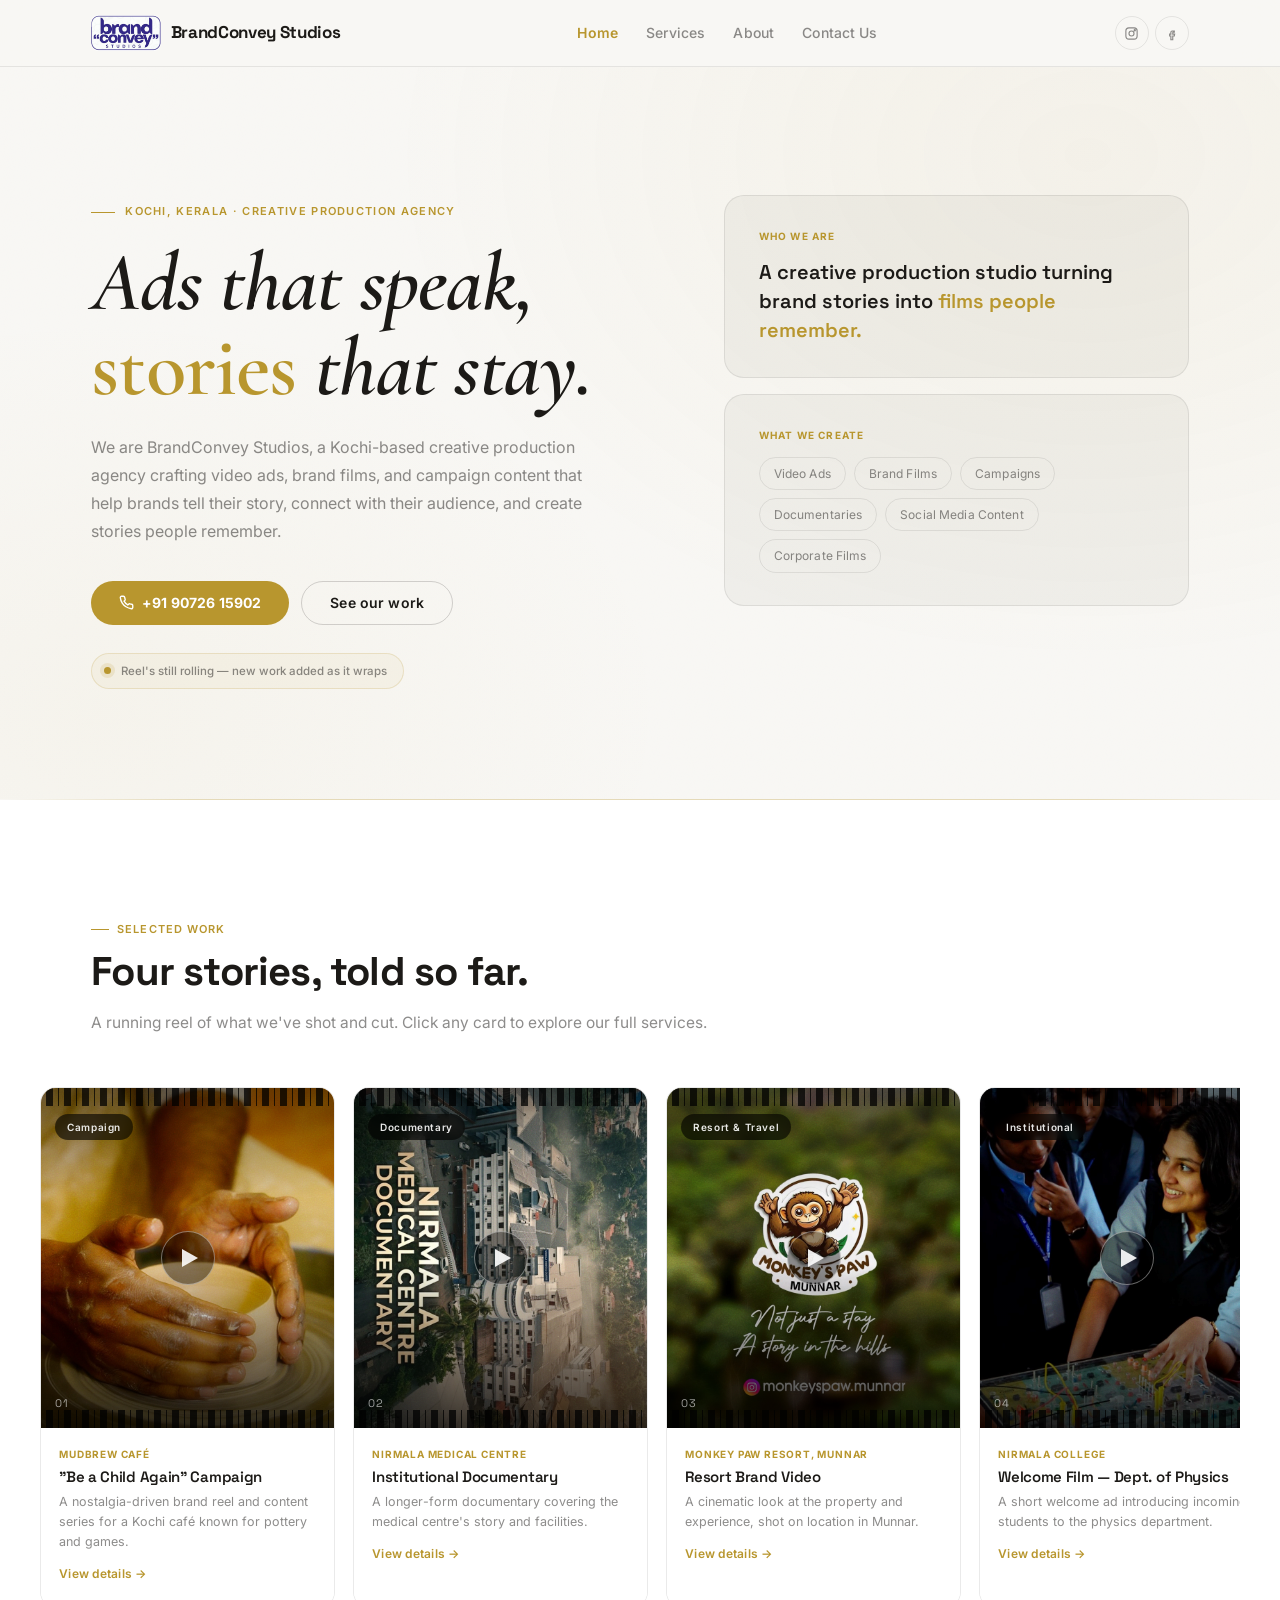
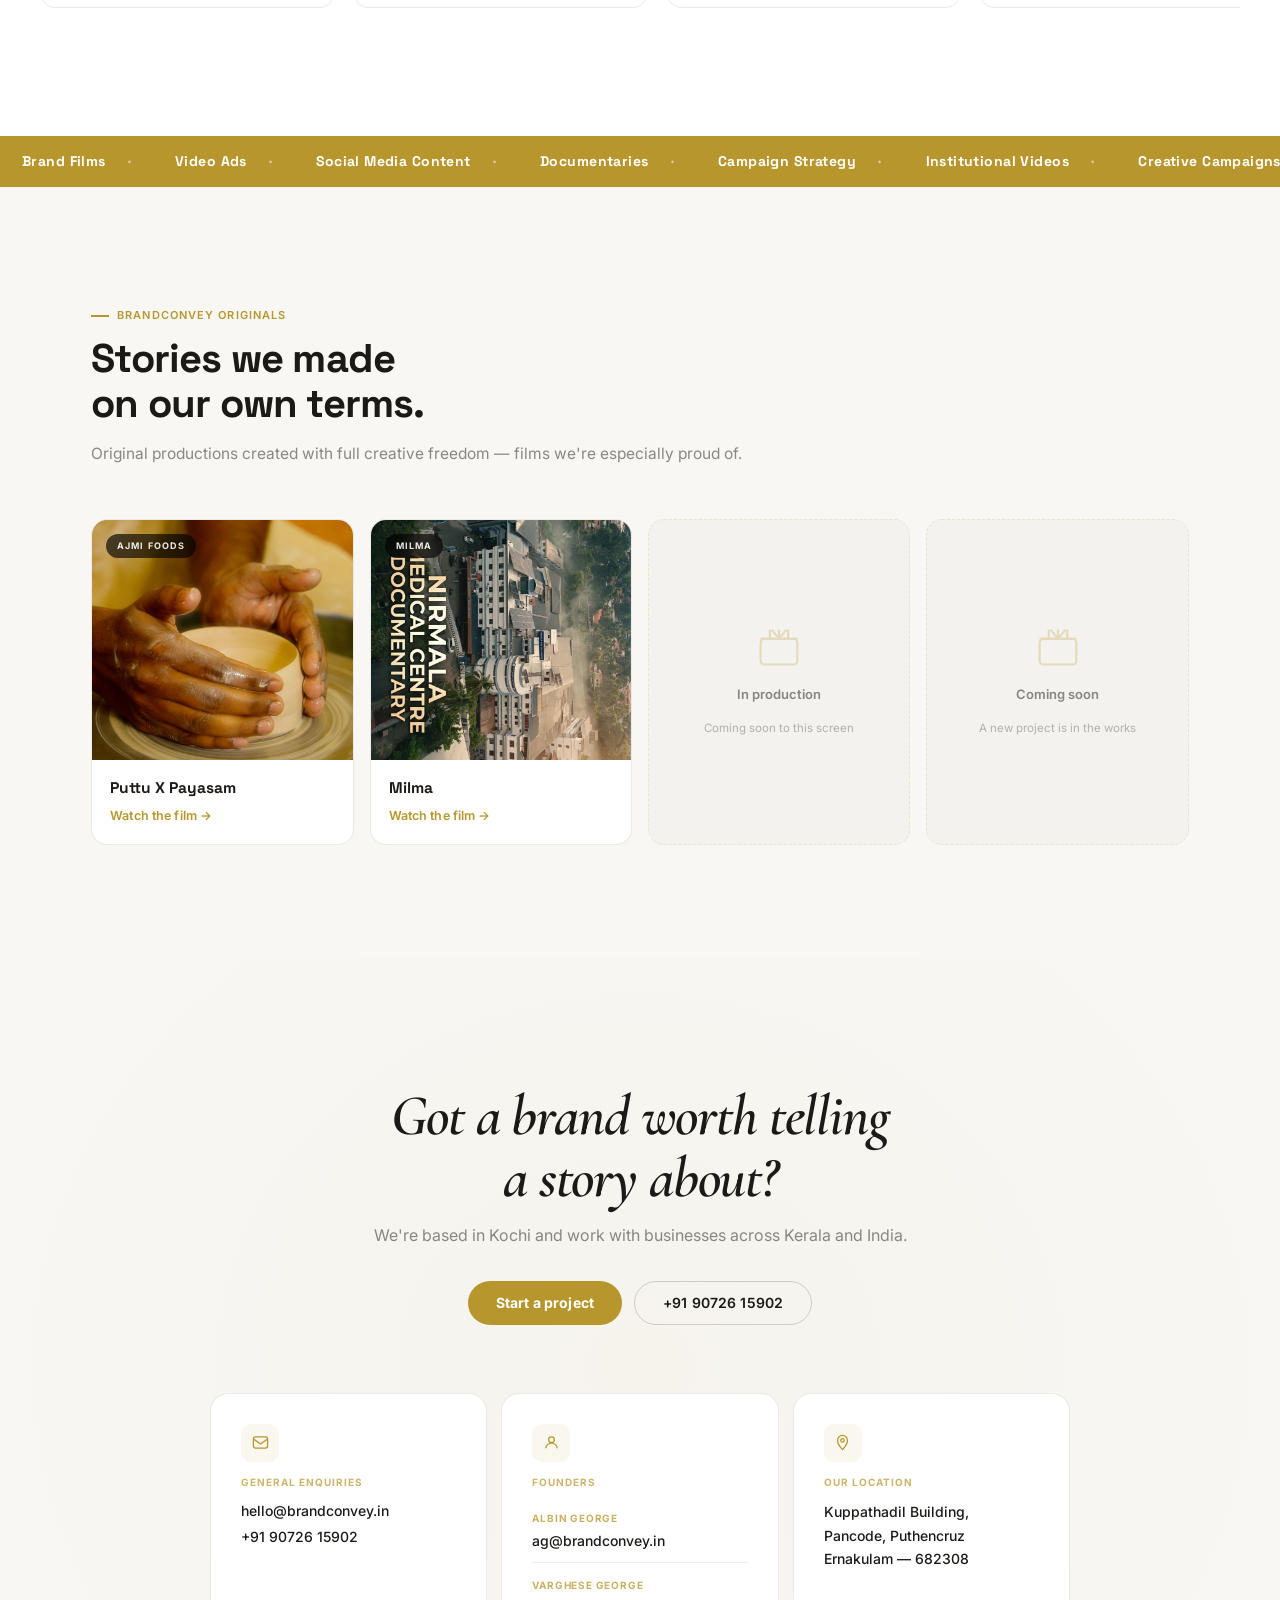
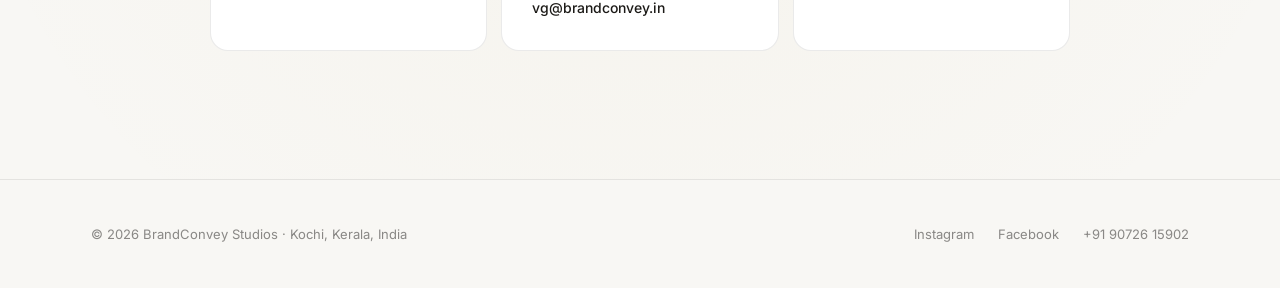
==== commit a3bf8042: "initial" ====
--- a/index.html
+++ b/index.html
@@ -16,260 +16,22 @@
 <link rel="preconnect" href="https://fonts.googleapis.com">
 <link rel="preconnect" href="https://fonts.gstatic.com" crossorigin>
 <link href="https://fonts.googleapis.com/css2?family=Space+Grotesk:wght@400;500;600;700&family=Inter:wght@400;500;600&display=swap" rel="stylesheet">
-<style>
-:root{--indigo:#2E2270;--indigo-deep:#1E1650;--indigo-mid:#3A2C8C;--yellow:#F4C430;--offwhite:#F7F4EC;--lavender:#B6ACDE;--ink:#211A3D;--ink-soft:#5B5478;--rule:rgba(46,34,112,0.12);--white:#ffffff;--r-card:16px;--r-pill:100px}
-*,*::before,*::after{box-sizing:border-box;margin:0;padding:0}
-html{scroll-behavior:smooth}
-body{background:var(--offwhite);color:var(--ink);font-family:'Inter',sans-serif;line-height:1.6;-webkit-font-smoothing:antialiased;overflow-x:hidden}
-h1,h2,h3,h4{font-family:'Space Grotesk',sans-serif;letter-spacing:-0.015em}
-a{color:inherit}
-img,video{max-width:100%;display:block}
-button{cursor:pointer;border:none;background:none;font:inherit}
-.wrap{width:100%;max-width:1200px;margin:0 auto;padding-left:clamp(16px,4vw,48px);padding-right:clamp(16px,4vw,48px)}
-.section{padding:clamp(56px,8vw,96px) 0}
-.btn{display:inline-flex;align-items:center;gap:8px;padding:13px 26px;border-radius:var(--r-pill);font-weight:600;font-size:14px;text-decoration:none;transition:background .2s,color .2s,transform .15s,border-color .2s;white-space:nowrap;line-height:1}
-.btn:hover{transform:translateY(-1px)}
-.btn-primary{background:var(--indigo);color:var(--offwhite)}
-.btn-primary:hover{background:var(--indigo-mid)}
-.btn-outline{border:1.5px solid var(--indigo);color:var(--indigo)}
-.btn-outline:hover{background:var(--indigo);color:var(--offwhite)}
-.eyebrow{display:inline-flex;align-items:center;gap:8px;font-size:11px;letter-spacing:.1em;text-transform:uppercase;font-weight:600;margin-bottom:18px}
-.eyebrow::before{content:"●";color:var(--yellow);font-size:7px;flex-shrink:0}
-.section-eyebrow{font-size:11px;letter-spacing:.09em;text-transform:uppercase;font-weight:600;color:var(--indigo);opacity:.55;margin-bottom:10px}
-.section-head{margin-bottom:clamp(28px,4vw,52px);max-width:640px}
-.section-head h2{font-size:clamp(22px,3vw,36px);font-weight:700;line-height:1.15}
-.section-head p{margin-top:12px;color:var(--ink-soft);font-size:clamp(14px,1.6vw,15.5px);line-height:1.7}
-
-/* NAV */
-nav{position:sticky;top:0;z-index:200;background:rgba(247,244,236,.94);backdrop-filter:blur(16px);-webkit-backdrop-filter:blur(16px);border-bottom:1px solid rgba(46,34,112,.08)}
-.nav-inner{display:flex;align-items:center;justify-content:space-between;gap:16px;padding-top:13px;padding-bottom:13px;min-height:64px}
-.nav-logo{display:flex;align-items:center;gap:10px;flex-shrink:0;text-decoration:none;color:var(--ink)}
-.nav-logo-img{height:36px;width:auto;display:block;border-radius:7px;flex-shrink:0}
-.nav-logo-text{font-family:'Space Grotesk',sans-serif;font-weight:700;font-size:clamp(14px,1.6vw,18px);letter-spacing:-.02em;white-space:nowrap;color:var(--ink)}
-.nav-links{display:flex;gap:clamp(14px,2.2vw,32px);font-size:14px;font-weight:500;background:transparent!important;border:none!important;box-shadow:none!important;padding:0;margin:0}
-.nav-links a{text-decoration:none;color:var(--ink-soft);transition:color .2s;background:transparent!important;border:none;padding:4px 0}
-.nav-links a:hover{color:var(--indigo)}
-.nav-right{display:flex;align-items:center;gap:8px;flex-shrink:0}
-.nav-socials{display:flex;gap:6px}
-.nav-socials a{width:32px;height:32px;border-radius:50%;border:1px solid var(--rule);display:flex;align-items:center;justify-content:center;color:var(--indigo);transition:background .2s,color .2s;flex-shrink:0}
-.nav-socials a:hover{background:var(--indigo);color:var(--offwhite)}
-.nav-cta-sm{display:none;background:var(--indigo);color:var(--offwhite);font-size:12px;font-weight:600;padding:8px 14px;border-radius:var(--r-pill);text-decoration:none;white-space:nowrap;transition:background .2s}
-.nav-cta-sm:hover{background:var(--indigo-mid)}
-.nav-ham{display:none;flex-direction:column;gap:5px;width:38px;height:38px;align-items:center;justify-content:center;border-radius:8px;border:1px solid var(--rule);flex-shrink:0}
-.nav-ham span{display:block;width:18px;height:1.5px;background:var(--ink);border-radius:2px;transition:transform .25s,opacity .25s}
-.nav-ham.open span:nth-child(1){transform:translateY(6.5px) rotate(45deg)}
-.nav-ham.open span:nth-child(2){opacity:0;transform:scaleX(0)}
-.nav-ham.open span:nth-child(3){transform:translateY(-6.5px) rotate(-45deg)}
-.mob-menu{display:none;position:fixed;top:0;left:0;right:0;bottom:0;z-index:199;background:var(--offwhite);flex-direction:column;padding:100px clamp(20px,5vw,48px) 40px;overflow-y:auto}
-.mob-menu.open{display:flex}
-.mob-menu a{display:block;padding:18px 0;font-size:clamp(22px,6vw,32px);font-family:'Space Grotesk',sans-serif;font-weight:700;color:var(--ink);text-decoration:none;border-bottom:1px solid var(--rule);letter-spacing:-.02em;transition:color .2s}
-.mob-menu a:hover{color:var(--indigo)}
-.mob-menu .mob-cta{margin-top:28px;display:block;background:var(--indigo);color:var(--offwhite)!important;text-align:center;border-radius:var(--r-pill);padding:18px;font-size:16px;border-bottom:none!important}
-.mob-menu-socials{margin-top:32px;display:flex;gap:14px}
-.mob-menu-socials a{width:44px;height:44px;border-radius:50%;border:1px solid var(--rule)!important;display:flex;align-items:center;justify-content:center;padding:0;font-size:0;transition:background .2s,border-color .2s!important}
-.mob-menu-socials a:hover{background:var(--indigo);border-color:var(--indigo)!important;color:var(--offwhite)}
-@media(max-width:1024px){.nav-socials{display:none}}
-@media(max-width:768px){.nav-links{display:none}.nav-cta-sm{display:inline-flex}}
-@media(max-width:520px){.nav-cta-sm{display:none}.nav-ham{display:flex}}
-@media(max-width:360px){.nav-logo-text{display:none}}
-
-/* HERO */
-.hero{background:var(--indigo);color:var(--offwhite);position:relative;overflow:hidden;padding:clamp(64px,9vw,120px) 0 clamp(56px,8vw,100px)}
-.hero::before{content:"";position:absolute;inset:0;pointer-events:none;background:radial-gradient(ellipse 65% 65% at 88% 12%,rgba(244,196,48,.18),transparent),radial-gradient(ellipse 55% 55% at 4% 92%,rgba(182,172,222,.2),transparent)}
-.hero-grid{position:relative;display:grid;grid-template-columns:1.1fr .9fr;gap:clamp(28px,5vw,64px);align-items:start}
-.hero-eyebrow{color:var(--lavender)}
-.hero-eyebrow::before{color:var(--yellow)}
-.hero h1{font-size:clamp(32px,5vw,66px);font-weight:700;line-height:1.06}
-.hero h1 em{font-style:normal;color:var(--yellow)}
-.hero-lead{margin-top:18px;font-size:clamp(14px,1.7vw,16.5px);color:rgba(247,244,236,.76);line-height:1.7;max-width:520px}
-.hero-actions{margin-top:32px;display:flex;gap:10px;flex-wrap:wrap}
-.hero-actions .btn-primary{background:var(--yellow);color:var(--indigo-deep);font-weight:700}
-.hero-actions .btn-primary:hover{background:#e8b820}
-.hero-actions .btn-outline{border-color:rgba(247,244,236,.45);color:var(--offwhite)}
-.hero-actions .btn-outline:hover{background:rgba(247,244,236,.12);border-color:rgba(247,244,236,.45);color:var(--offwhite)}
-.hero-status{margin-top:22px;display:inline-flex;align-items:center;gap:10px;border:1px solid rgba(247,244,236,.2);border-radius:var(--r-pill);padding:7px 15px 7px 11px;font-size:11.5px;font-weight:500;color:rgba(247,244,236,.65);max-width:100%;flex-wrap:nowrap;overflow:hidden;text-overflow:ellipsis;white-space:nowrap}
-.status-dot{width:7px;height:7px;border-radius:50%;flex-shrink:0;background:var(--yellow);box-shadow:0 0 0 4px rgba(244,196,48,.18);animation:pulse 2s infinite}
-@keyframes pulse{0%,100%{opacity:1}50%{opacity:.3}}
-.hero-right{display:flex;flex-direction:column;gap:14px}
-.h-card{background:rgba(255,255,255,.06);border:1px solid rgba(255,255,255,.11);border-radius:16px;padding:clamp(20px,2.5vw,28px) clamp(20px,2.5vw,30px);backdrop-filter:blur(8px)}
-.h-card-label{font-size:10px;text-transform:uppercase;letter-spacing:.1em;color:var(--lavender);font-weight:700;margin-bottom:14px}
-.h-tagline{font-family:'Space Grotesk',sans-serif;font-size:clamp(15px,1.8vw,21px);font-weight:600;line-height:1.45;color:var(--offwhite)}
-.h-tagline em{font-style:normal;color:var(--yellow)}
-.hero-tags{display:flex;flex-wrap:wrap;gap:8px}
-.hero-tags span{font-size:12px;padding:6px 14px;border-radius:var(--r-pill);border:1px solid rgba(255,255,255,.18);color:rgba(247,244,236,.88);transition:background .2s,border-color .2s}
-.hero-tags span:hover{background:rgba(255,255,255,.1);border-color:rgba(255,255,255,.35)}
-@media(max-width:960px){.hero-grid{grid-template-columns:1fr}.hero-right{display:none}.hero-lead{max-width:100%}}
-@media(max-width:480px){.hero-actions{flex-direction:column;align-items:stretch}.hero-actions .btn{justify-content:center}.hero-status{font-size:11px;white-space:normal}}
-
-/* RAIL */
-.rail{height:20px;background:var(--indigo-deep);display:flex;align-items:center;overflow:hidden}
-.rail-track{display:flex;gap:24px;animation:railmove 12s linear infinite;white-space:nowrap}
-.rail-track span{width:8px;height:8px;border-radius:2px;background:var(--yellow);opacity:.4;flex-shrink:0}
-@keyframes railmove{from{transform:translateX(0)}to{transform:translateX(-240px)}}
-
-/* WORK */
-.work-section{background:var(--offwhite)}
-.filmstrip{display:flex;gap:16px;overflow-x:auto;padding-bottom:14px;scroll-snap-type:x mandatory;cursor:grab;margin-left:calc(-1 * clamp(16px,4vw,48px));margin-right:calc(-1 * clamp(16px,4vw,48px));padding-left:clamp(16px,4vw,48px);padding-right:clamp(16px,4vw,48px);-webkit-overflow-scrolling:touch;touch-action:pan-x}
-.filmstrip:active{cursor:grabbing}
-.filmstrip::-webkit-scrollbar{height:4px}
-.filmstrip::-webkit-scrollbar-thumb{background:var(--lavender);border-radius:10px}
-
-/* Card — white bg, info sits on white, no dark bleed */
-.work-card{flex:0 0 clamp(220px,72vw,280px);scroll-snap-align:start;background:var(--white);border:1px solid var(--rule);border-radius:var(--r-card);overflow:hidden;transition:transform .3s,box-shadow .3s;cursor:pointer;-webkit-tap-highlight-color:transparent;display:flex;flex-direction:column}
-@media(min-width:600px){.work-card{flex:0 0 clamp(240px,42vw,280px)}}
-@media(min-width:900px){.work-card{flex:0 0 280px}}
-@media(min-width:1100px){.work-card{flex:0 0 290px}}
-.work-card:hover{transform:translateY(-5px);box-shadow:0 18px 40px rgba(46,34,112,.15)}
-
-/* Thumb — fixed height so photo always fills, no aspect-ratio gaps */
-.work-thumb{position:relative;height:340px;flex-shrink:0;overflow:hidden;display:flex;align-items:center;justify-content:center}
-@media(min-width:600px){.work-thumb{height:360px}}
-@media(min-width:900px){.work-thumb{height:340px}}
-
-/* Film sprocket holes */
-.work-thumb::before,.work-thumb::after{content:"";position:absolute;left:0;right:0;height:18px;z-index:4;pointer-events:none;background-image:repeating-linear-gradient(90deg,transparent 0,transparent 5px,rgba(0,0,0,.6) 5px,rgba(0,0,0,.6) 12px);background-size:18px 100%}
-.work-thumb::before{top:0}
-.work-thumb::after{bottom:0}
-
-/* Photo — img tag for guaranteed cover fill */
-.work-thumb-img{position:absolute;inset:0;width:100%;height:100%;object-fit:cover;object-position:center center;display:block;z-index:0}
-
-/* Grain overlay */
-.work-thumb-grain{position:absolute;inset:0;z-index:1;pointer-events:none;opacity:.15;mix-blend-mode:overlay;background-image:url("data:image/svg+xml,%3Csvg viewBox='0 0 200 200' xmlns='http://www.w3.org/2000/svg'%3E%3Cfilter id='n'%3E%3CfeTurbulence type='fractalNoise' baseFrequency='0.75' numOctaves='4' stitchTiles='stitch'/%3E%3C/filter%3E%3Crect width='100%25' height='100%25' filter='url(%23n)'/%3E%3C/svg%3E");background-size:200px 200px}
-
-/* Vignette */
-.work-thumb-vignette{position:absolute;inset:0;z-index:2;pointer-events:none;background:linear-gradient(to bottom,rgba(0,0,0,.3) 0%,transparent 30%,transparent 55%,rgba(0,0,0,.65) 100%)}
-
-/* Play button */
-.play-btn{position:relative;z-index:3;width:52px;height:52px;border-radius:50%;background:rgba(0,0,0,.35);border:1.5px solid rgba(255,255,255,.5);display:flex;align-items:center;justify-content:center;transition:transform .25s,background .25s,border-color .25s}
-.play-btn-arrow{width:0;height:0;margin-left:4px;border-top:8px solid transparent;border-bottom:8px solid transparent;border-left:14px solid rgba(255,255,255,.95);transition:border-left-color .25s}
-.work-card:hover .play-btn{transform:scale(1.1);background:var(--yellow);border-color:var(--yellow)}
-.work-card:hover .play-btn-arrow{border-left-color:var(--indigo-deep)}
-
-/* Tag */
-.work-tag{position:absolute;top:24px;left:12px;z-index:5;font-size:10px;font-weight:600;letter-spacing:.04em;background:rgba(0,0,0,.5);color:#fff;padding:5px 11px;border-radius:var(--r-pill)}
-
-/* Bottom labels */
-.work-num{position:absolute;bottom:26px;left:14px;z-index:5;font-family:'Space Grotesk',sans-serif;font-size:11px;opacity:.75;letter-spacing:.08em;color:#fff}
-.yt-badge{position:absolute;bottom:22px;right:10px;z-index:5;display:flex;align-items:center;gap:5px;background:rgba(0,0,0,.5);border-radius:6px;padding:4px 8px}
-.yt-badge svg{flex-shrink:0}
-.yt-badge span{font-size:9px;font-weight:600;letter-spacing:.05em;color:rgba(255,255,255,.9);text-transform:uppercase}
-
-/* Card info — always white, flex-grow fills remainder */
-.work-info{padding:16px 16px 18px;background:var(--white);flex:1}
-.work-client{font-size:10.5px;font-weight:600;text-transform:uppercase;letter-spacing:.05em;color:var(--ink-soft)}
-.work-info h3{font-size:clamp(13.5px,1.5vw,15px);margin-top:4px;font-weight:600;line-height:1.3;color:var(--ink)}
-.work-info p{font-size:12.5px;color:var(--ink-soft);margin-top:4px;line-height:1.55}
-
-/* Upcoming card */
-.work-upcoming{flex:0 0 clamp(160px,50vw,220px);scroll-snap-align:start;background:transparent;border:1.5px dashed var(--lavender);border-radius:var(--r-card);padding:24px;display:flex;flex-direction:column;align-items:center;justify-content:center;text-align:center;min-height:300px}
-@media(min-width:600px){.work-upcoming{flex:0 0 200px}}
-.plus-ring{width:44px;height:44px;border-radius:50%;border:1.5px dashed rgba(46,34,112,.4);display:flex;align-items:center;justify-content:center;font-size:22px;color:var(--indigo);margin-bottom:14px}
-.work-upcoming h3{font-size:14px;color:var(--indigo);font-weight:600}
-.work-upcoming p{font-size:12px;color:var(--ink-soft);margin-top:8px}
-
-/* TICKER */
-.ticker{background:var(--yellow);overflow:hidden;padding:13px 0}
-.ticker-track{display:flex;white-space:nowrap;animation:tick 26s linear infinite}
-.t-item{display:inline-flex;align-items:center;font-family:'Space Grotesk',sans-serif;font-weight:600;font-size:clamp(12px,1.4vw,14px);color:var(--indigo-deep);padding:0 22px}
-.t-item::after{content:"·";padding-left:22px;opacity:.35}
-@keyframes tick{from{transform:translateX(0)}to{transform:translateX(-50%)}}
-
-/* SERVICES */
-.services-section{background:var(--white)}
-.services-grid{display:grid;grid-template-columns:repeat(3,1fr);border:1px solid var(--rule);border-radius:var(--r-card);overflow:hidden;background:var(--rule);gap:1px}
-.svc-cell{background:var(--white);padding:clamp(20px,3vw,34px) clamp(16px,2.5vw,28px);transition:background .2s}
-.svc-cell:hover{background:var(--offwhite)}
-.svc-idx{font-size:11px;color:var(--yellow);font-weight:700;font-family:'Space Grotesk',sans-serif;letter-spacing:.05em}
-.svc-cell h3{font-size:clamp(14px,1.8vw,17px);margin-top:12px;font-weight:600}
-.svc-cell p{font-size:13px;color:var(--ink-soft);margin-top:7px;line-height:1.6}
-@media(max-width:860px){.services-grid{grid-template-columns:1fr 1fr}}
-@media(max-width:480px){.services-grid{grid-template-columns:1fr}}
-
-/* PROCESS */
-.process-section{background:var(--offwhite)}
-.process-list{display:flex;flex-direction:column}
-.process-step{display:grid;grid-template-columns:64px 1fr;padding:clamp(20px,3vw,36px) 0;border-top:1px solid var(--rule);align-items:start}
-.process-step:last-child{border-bottom:1px solid var(--rule)}
-.proc-n{font-family:'Space Grotesk',sans-serif;font-size:clamp(24px,3.5vw,38px);font-weight:700;color:rgba(46,34,112,.1);line-height:1;padding-top:4px}
-.proc-body h3{font-size:clamp(15px,1.9vw,19px);font-weight:600}
-.proc-body p{font-size:14px;color:var(--ink-soft);margin-top:7px;line-height:1.65}
-@media(max-width:400px){.process-step{grid-template-columns:48px 1fr}}
-
-/* TEAM */
-.team-section{background:var(--indigo);color:var(--offwhite)}
-.team-section .section-eyebrow{color:var(--lavender);opacity:1}
-.team-section .section-head h2{color:var(--offwhite)}
-.team-section .section-head p{color:rgba(247,244,236,.65)}
-.team-grid{display:grid;grid-template-columns:1fr 1fr;gap:clamp(14px,2.5vw,28px)}
-.team-card{background:rgba(255,255,255,.05);border:1px solid rgba(255,255,255,.12);border-radius:var(--r-card);padding:clamp(22px,3vw,34px);transition:background .2s}
-.team-card:hover{background:rgba(255,255,255,.09)}
-.avatar-photo{width:68px;height:68px;border-radius:50%;object-fit:cover;border:2px solid rgba(255,255,255,.2);margin-bottom:16px;display:block}
-.avatar-fallback{width:68px;height:68px;border-radius:50%;flex-shrink:0;background:var(--lavender);display:none;align-items:center;justify-content:center;font-family:'Space Grotesk',sans-serif;font-weight:700;color:var(--indigo-deep);font-size:18px;margin-bottom:16px}
-.avatar-photo.broken{display:none}
-.avatar-photo.broken+.avatar-fallback{display:flex}
-.team-card h3{font-size:clamp(16px,2.2vw,21px);font-weight:700}
-.team-role{font-size:12px;color:var(--yellow);font-weight:600;margin-top:4px;line-height:1.4}
-.team-bio{font-size:13px;color:rgba(247,244,236,.7);margin-top:12px;line-height:1.65}
-.creds{margin-top:12px;display:flex;flex-wrap:wrap;gap:6px}
-.creds span{font-size:11px;padding:4px 10px;border-radius:var(--r-pill);border:1px solid rgba(255,255,255,.2);color:rgba(247,244,236,.8)}
-.team-socials{margin-top:14px;display:flex;gap:8px}
-.team-socials a{width:34px;height:34px;border-radius:50%;border:1px solid rgba(255,255,255,.2);display:flex;align-items:center;justify-content:center;color:var(--offwhite);transition:background .2s,border-color .2s}
-.team-socials a:hover{background:var(--yellow);border-color:var(--yellow);color:var(--indigo-deep)}
-@media(max-width:560px){.team-grid{grid-template-columns:1fr}}
-
-/* CONTACT */
-.cta-section{background:var(--offwhite);text-align:center;padding:clamp(60px,10vw,120px) 0}
-.cta-section h2{font-size:clamp(24px,4vw,46px);font-weight:700;max-width:600px;margin:0 auto;line-height:1.12}
-.cta-section>.wrap>p{color:var(--ink-soft);margin-top:14px;font-size:clamp(14px,1.8vw,16px)}
-.cta-btns{margin-top:28px;display:flex;gap:10px;justify-content:center;flex-wrap:wrap}
-@media(max-width:380px){.cta-btns{flex-direction:column;align-items:center}.cta-btns .btn{width:100%;max-width:300px;justify-content:center}}
-.contact-cards{display:grid;grid-template-columns:repeat(3,1fr);gap:14px;max-width:860px;margin:clamp(40px,6vw,64px) auto 0;text-align:left}
-.contact-card{background:var(--white);border:1px solid var(--rule);border-radius:18px;padding:clamp(20px,2.5vw,30px);display:flex;flex-direction:column;gap:10px;transition:box-shadow .25s,transform .25s}
-.contact-card:hover{box-shadow:0 8px 32px rgba(46,34,112,.09);transform:translateY(-2px)}
-.cc-icon{width:38px;height:38px;border-radius:10px;background:rgba(46,34,112,.07);display:flex;align-items:center;justify-content:center;color:var(--indigo);flex-shrink:0;margin-bottom:2px}
-.cc-label{font-size:10px;letter-spacing:.08em;text-transform:uppercase;font-weight:700;color:var(--indigo);opacity:.5}
-.cc-value{display:flex;flex-direction:column;gap:4px}
-.cc-value a{font-size:clamp(12.5px,1.3vw,14px);font-weight:500;text-decoration:none;color:var(--ink);transition:color .2s;word-break:break-all;display:block}
-.cc-value a:hover{color:var(--indigo)}
-.cc-value address{font-style:normal;font-size:clamp(12.5px,1.3vw,14px);font-weight:500;color:var(--ink);line-height:1.65}
-.cc-founder-name{font-size:10.5px;font-weight:700;text-transform:uppercase;letter-spacing:.07em;color:var(--indigo);opacity:.75}
-@media(max-width:680px){.contact-cards{grid-template-columns:1fr 1fr;gap:12px}}
-@media(max-width:420px){.contact-cards{grid-template-columns:1fr}}
-
-/* FOOTER */
-footer{background:var(--indigo-deep);color:rgba(247,244,236,.52);padding:clamp(22px,4vw,40px) 0;font-size:13px}
-.foot-inner{display:flex;justify-content:space-between;align-items:center;flex-wrap:wrap;gap:12px}
-.foot-copy{font-size:clamp(11px,1.4vw,13px);flex-shrink:1;min-width:0}
-footer a{text-decoration:none;color:rgba(247,244,236,.8);transition:color .2s}
-footer a:hover{color:var(--yellow)}
-.foot-links{display:flex;gap:clamp(10px,2vw,22px);align-items:center;flex-wrap:wrap;flex-shrink:0}
-@media(max-width:460px){.foot-inner{flex-direction:column;align-items:flex-start;gap:10px}}
-
-/* REVEAL */
-.reveal{opacity:0;transform:translateY(20px);transition:opacity .5s ease,transform .5s ease}
-.reveal.visible{opacity:1;transform:translateY(0)}
-.d1{transition-delay:.08s}
-.d2{transition-delay:.16s}
-.d3{transition-delay:.24s}
-.d4{transition-delay:.32s}
-@media(prefers-reduced-motion:reduce){.reveal{opacity:1;transform:none;transition:none}.rail-track,.ticker-track,.status-dot{animation:none!important}}
-</style>
+<link rel="stylesheet" href="styles.css">
 </head>
 <body>
 
 <nav id="mainNav">
   <div class="wrap">
     <div class="nav-inner">
-      <a class="nav-logo" href="/">
+      <a class="nav-logo" href="index.html">
         <img class="nav-logo-img" src="logo.jpg" alt="BrandConvey Studios" onerror="this.style.display='none'">
         <span class="nav-logo-text">BrandConvey Studios</span>
       </a>
       <div class="nav-links">
-        <a href="#work">Work</a>
-        <a href="#services">Services</a>
-        <a href="#team">Team</a>
-        <a href="#contact">Contact</a>
+        <a href="index.html" class="active">Home</a>
+        <a href="services.html">Services</a>
+        <a href="about.html">About</a>
+        <a href="contact.html">Contact Us</a>
       </div>
       <div class="nav-right">
         <div class="nav-socials">
@@ -290,11 +52,11 @@
 </nav>
 
 <div class="mob-menu" id="mobMenu" role="dialog" aria-modal="true" aria-label="Navigation">
-  <a href="#work" onclick="closeMenu()">Work</a>
-  <a href="#services" onclick="closeMenu()">Services</a>
-  <a href="#team" onclick="closeMenu()">Team</a>
-  <a href="#contact" onclick="closeMenu()">Contact</a>
-  <a href="tel:+919072615902" class="mob-cta" onclick="closeMenu()">+91 90726 15902</a>
+  <a href="index.html">Home</a>
+  <a href="services.html">Services</a>
+  <a href="about.html">About</a>
+  <a href="contact.html">Contact Us</a>
+  <a href="tel:+919072615902" class="mob-cta">+91 90726 15902</a>
   <div class="mob-menu-socials">
     <a href="https://www.instagram.com/brandconveystudios/" target="_blank" rel="noopener" aria-label="Instagram">
       <svg width="18" height="18" viewBox="0 0 24 24" fill="none" stroke="currentColor" stroke-width="1.8"><rect x="3" y="3" width="18" height="18" rx="5"/><circle cx="12" cy="12" r="4"/><circle cx="17.2" cy="6.8" r="1"/></svg>
@@ -352,12 +114,13 @@
     <div class="section-head reveal">
       <div class="section-eyebrow">Selected Work</div>
       <h2>Four stories, told so far.</h2>
-      <p>A running reel of what we've shot and cut. More lands here as each project wraps.</p>
+      <p>A running reel of what we've shot and cut. Click any card to explore our full services.</p>
     </div>
   </div>
   <div class="wrap">
     <div class="filmstrip reveal" id="filmstrip">
-      <div class="work-card" data-url="https://youtube.com/shorts/q-7ksZK6U8M">
+
+      <div class="work-card">
         <div class="work-thumb">
           <img class="work-thumb-img" src="thumb1.png" alt="Mudbrew Café campaign" style="object-position:center 40%">
           <div class="work-thumb-grain"></div>
@@ -365,16 +128,16 @@
           <span class="work-tag">Campaign</span>
           <div class="play-btn"><div class="play-btn-arrow"></div></div>
           <span class="work-num">01</span>
-          <div class="yt-badge"><svg width="14" height="10" viewBox="0 0 24 17" fill="red"><path d="M23.5 2.7S23.2.9 22.4.2C21.4-.8 20.3-.8 19.8-.8 16.5-1 12 -1 12 -1s-4.5 0-7.8.2C3.7-.6 2.6-.5 1.6.2.8.9.5 2.7.5 2.7S.2 4.8.2 6.9v2c0 2.1.3 4.2.3 4.2s.3 1.8 1.1 2.5c1 1 2.4.9 3 1 2.2.2 9.4.3 9.4.3s4.5 0 7.8-.3c.5-.1 1.6-.1 2.6-1 .8-.7 1.1-2.5 1.1-2.5s.3-2.1.3-4.2v-2C23.8 4.8 23.5 2.7 23.5 2.7zM9.7 11.5V4.9l7 3.3-7 3.3z"/></svg><span>Shorts</span></div>
         </div>
         <div class="work-info">
           <div class="work-client">Mudbrew Café</div>
           <h3>"Be a Child Again" Campaign</h3>
           <p>A nostalgia-driven brand reel and content series for a Kochi café known for pottery and games.</p>
-        </div>
-      </div>
-
-      <div class="work-card" data-url="https://youtube.com/shorts/ICbyJtfG1K8">
+          <a class="card-link" href="services.html">View details →</a>
+        </div>
+      </div>
+
+      <div class="work-card">
         <div class="work-thumb">
           <img class="work-thumb-img" src="thumb2.jpg" alt="Nirmala Medical Centre documentary" style="object-position:center center">
           <div class="work-thumb-grain"></div>
@@ -382,16 +145,16 @@
           <span class="work-tag">Documentary</span>
           <div class="play-btn"><div class="play-btn-arrow"></div></div>
           <span class="work-num">02</span>
-          <div class="yt-badge"><svg width="14" height="10" viewBox="0 0 24 17" fill="red"><path d="M23.5 2.7S23.2.9 22.4.2C21.4-.8 20.3-.8 19.8-.8 16.5-1 12 -1 12 -1s-4.5 0-7.8.2C3.7-.6 2.6-.5 1.6.2.8.9.5 2.7.5 2.7S.2 4.8.2 6.9v2c0 2.1.3 4.2.3 4.2s.3 1.8 1.1 2.5c1 1 2.4.9 3 1 2.2.2 9.4.3 9.4.3s4.5 0 7.8-.3c.5-.1 1.6-.1 2.6-1 .8-.7 1.1-2.5 1.1-2.5s.3-2.1.3-4.2v-2C23.8 4.8 23.5 2.7 23.5 2.7zM9.7 11.5V4.9l7 3.3-7 3.3z"/></svg><span>Shorts</span></div>
         </div>
         <div class="work-info">
           <div class="work-client">Nirmala Medical Centre</div>
           <h3>Institutional Documentary</h3>
           <p>A longer-form documentary covering the medical centre's story and facilities.</p>
-        </div>
-      </div>
-
-      <div class="work-card" data-url="https://youtube.com/shorts/cpnyfmEkOy4">
+          <a class="card-link" href="services.html">View details →</a>
+        </div>
+      </div>
+
+      <div class="work-card">
         <div class="work-thumb">
           <img class="work-thumb-img" src="thumb3.jpg" alt="Monkey Paw Resort brand video" style="object-position:center 45%">
           <div class="work-thumb-grain"></div>
@@ -399,16 +162,16 @@
           <span class="work-tag">Resort &amp; Travel</span>
           <div class="play-btn"><div class="play-btn-arrow"></div></div>
           <span class="work-num">03</span>
-          <div class="yt-badge"><svg width="14" height="10" viewBox="0 0 24 17" fill="red"><path d="M23.5 2.7S23.2.9 22.4.2C21.4-.8 20.3-.8 19.8-.8 16.5-1 12 -1 12 -1s-4.5 0-7.8.2C3.7-.6 2.6-.5 1.6.2.8.9.5 2.7.5 2.7S.2 4.8.2 6.9v2c0 2.1.3 4.2.3 4.2s.3 1.8 1.1 2.5c1 1 2.4.9 3 1 2.2.2 9.4.3 9.4.3s4.5 0 7.8-.3c.5-.1 1.6-.1 2.6-1 .8-.7 1.1-2.5 1.1-2.5s.3-2.1.3-4.2v-2C23.8 4.8 23.5 2.7 23.5 2.7zM9.7 11.5V4.9l7 3.3-7 3.3z"/></svg><span>Shorts</span></div>
         </div>
         <div class="work-info">
           <div class="work-client">Monkey Paw Resort, Munnar</div>
           <h3>Resort Brand Video</h3>
           <p>A cinematic look at the property and experience, shot on location in Munnar.</p>
-        </div>
-      </div>
-
-      <div class="work-card" data-url="https://youtube.com/shorts/cvxF-9diTFY">
+          <a class="card-link" href="services.html">View details →</a>
+        </div>
+      </div>
+
+      <div class="work-card">
         <div class="work-thumb">
           <img class="work-thumb-img" src="thumb4.jpg" alt="Nirmala College welcome film" style="object-position:center 25%">
           <div class="work-thumb-grain"></div>
@@ -416,12 +179,12 @@
           <span class="work-tag">Institutional</span>
           <div class="play-btn"><div class="play-btn-arrow"></div></div>
           <span class="work-num">04</span>
-          <div class="yt-badge"><svg width="14" height="10" viewBox="0 0 24 17" fill="red"><path d="M23.5 2.7S23.2.9 22.4.2C21.4-.8 20.3-.8 19.8-.8 16.5-1 12 -1 12 -1s-4.5 0-7.8.2C3.7-.6 2.6-.5 1.6.2.8.9.5 2.7.5 2.7S.2 4.8.2 6.9v2c0 2.1.3 4.2.3 4.2s.3 1.8 1.1 2.5c1 1 2.4.9 3 1 2.2.2 9.4.3 9.4.3s4.5 0 7.8-.3c.5-.1 1.6-.1 2.6-1 .8-.7 1.1-2.5 1.1-2.5s.3-2.1.3-4.2v-2C23.8 4.8 23.5 2.7 23.5 2.7zM9.7 11.5V4.9l7 3.3-7 3.3z"/></svg><span>Shorts</span></div>
         </div>
         <div class="work-info">
           <div class="work-client">Nirmala College</div>
           <h3>Welcome Film — Dept. of Physics</h3>
           <p>A short welcome ad introducing incoming students to the physics department.</p>
+          <a class="card-link" href="services.html">View details →</a>
         </div>
       </div>
 
@@ -430,86 +193,70 @@
         <h3>More on the way</h3>
         <p>Currently in production — check back soon.</p>
       </div>
+
     </div>
   </div>
 </section>
 
 <div class="ticker" aria-hidden="true"><div class="ticker-track" id="tickerTrack"></div></div>
 
-<section class="section services-section" id="services">
+<section class="section originals-section" id="originals">
   <div class="wrap">
     <div class="section-head reveal">
-      <div class="section-eyebrow">What We Do</div>
-      <h2>Services</h2>
-      <p>Video ads and creative campaigns for Kerala businesses — from first concept to the final cut.</p>
-    </div>
-    <div class="services-grid reveal">
-      <div class="svc-cell"><div class="svc-idx">01</div><h3>Video Ads</h3><p>Polished ad films built to sell — for launches, promotions and brand awareness.</p></div>
-      <div class="svc-cell"><div class="svc-idx">02</div><h3>Creative Campaigns</h3><p>Full campaign concepts — idea, script, shoot and rollout — built around one strong hook.</p></div>
-      <div class="svc-cell"><div class="svc-idx">03</div><h3>Brand Films</h3><p>Cinematic short films that introduce your brand's story, product or space.</p></div>
-      <div class="svc-cell"><div class="svc-idx">04</div><h3>Documentary Production</h3><p>Longer-form documentary content for institutions, colleges and organisations.</p></div>
-      <div class="svc-cell"><div class="svc-idx">05</div><h3>Social Media Content</h3><p>Reels, campaign creatives and caption strategy built for Instagram growth.</p></div>
-      <div class="svc-cell"><div class="svc-idx">06</div><h3>Corporate &amp; Institutional Video</h3><p>Welcome films, event coverage and promotional videos for colleges and companies.</p></div>
-    </div>
-  </div>
-</section>
-
-<section class="section process-section">
-  <div class="wrap">
-    <div class="section-head reveal">
-      <div class="section-eyebrow">How It Works</div>
-      <h2>From brief to final cut.</h2>
-      <p>Every project follows the same careful arc — no surprises, no handoffs, just good work.</p>
-    </div>
-    <div class="process-list">
-      <div class="process-step reveal"><div class="proc-n">01</div><div class="proc-body"><h3>Discovery Call</h3><p>We start with a conversation about your brand, audience, and goals. You bring the brief — we bring the questions that sharpen it into a direction.</p></div></div>
-      <div class="process-step reveal d1"><div class="proc-n">02</div><div class="proc-body"><h3>Concept &amp; Script</h3><p>We develop the core idea, write the script, and lock a shot list. You approve everything before a camera is picked up.</p></div></div>
-      <div class="process-step reveal d2"><div class="proc-n">03</div><div class="proc-body"><h3>Shoot</h3><p>We handle the full production — location, talent, gear. Varghese leads cinematography on every project personally.</p></div></div>
-      <div class="process-step reveal d3"><div class="proc-n">04</div><div class="proc-body"><h3>Edit &amp; Deliver</h3><p>Cut, colour, sound, and captions — a polished file ready for broadcast, social, or wherever your audience lives.</p></div></div>
-    </div>
-  </div>
-</section>
-
-<section class="section team-section" id="team">
-  <div class="wrap">
-    <div class="section-head reveal">
-      <div class="section-eyebrow">Who's Behind It</div>
-      <h2>Leadership</h2>
-      <p>A two-person creative and production team who lead every project from first call to final file.</p>
-    </div>
-    <div class="team-grid">
-      <div class="team-card reveal">
-        <img class="avatar-photo" src="albin.jpg" alt="Albin George" onerror="this.classList.add('broken')">
-        <div class="avatar-fallback">AG</div>
-        <h3>Albin George</h3>
-        <div class="team-role">Founder — Managing Director &amp; Creative Director</div>
-        <p class="team-bio">Leads client strategy, creative direction and brand positioning across every BrandConvey project. Brings a marketing-science lens to every brief.</p>
-        <div class="creds"><span>BBA</span><span>Master of Marketing, Australia</span></div>
-        <div class="team-socials">
-          <a href="https://www.instagram.com/thenameisalbin?igsh=MTdubnN4cjBpbTVqdg%3D%3D&utm_source=qr" target="_blank" rel="noopener" aria-label="Albin on Instagram">
-            <svg width="16" height="16" viewBox="0 0 24 24" fill="none" stroke="currentColor" stroke-width="1.8"><rect x="3" y="3" width="18" height="18" rx="5"/><circle cx="12" cy="12" r="4"/><circle cx="17.2" cy="6.8" r="1"/></svg>
-          </a>
-          <a href="mailto:ag@brandconvey.in" aria-label="Email Albin">
-            <svg width="16" height="16" viewBox="0 0 24 24" fill="none" stroke="currentColor" stroke-width="1.8"><rect x="2" y="4" width="20" height="16" rx="3"/><path d="m2 7 10 7 10-7"/></svg>
-          </a>
-        </div>
-      </div>
-      <div class="team-card reveal d1">
-        <img class="avatar-photo" src="varghese.jpg" alt="Varghese George" onerror="this.classList.add('broken')">
-        <div class="avatar-fallback">VG</div>
-        <h3>Varghese George</h3>
-        <div class="team-role">Founder — Head of Production &amp; Operations Director</div>
-        <p class="team-bio">Runs production end-to-end — shoot direction, cinematography and editing for every film. Four years of hands-on content production experience.</p>
-        <div class="creds"><span>B.Sc. Physics</span><span>B.Ed</span><span>4 yrs in Content Production</span></div>
-        <div class="team-socials">
-          <a href="https://www.instagram.com/dop_vargezz?igsh=Z2UwdnFrcGo4ODI1" target="_blank" rel="noopener" aria-label="Varghese on Instagram">
-            <svg width="16" height="16" viewBox="0 0 24 24" fill="none" stroke="currentColor" stroke-width="1.8"><rect x="3" y="3" width="18" height="18" rx="5"/><circle cx="12" cy="12" r="4"/><circle cx="17.2" cy="6.8" r="1"/></svg>
-          </a>
-          <a href="mailto:vg@brandconvey.in" aria-label="Email Varghese">
-            <svg width="16" height="16" viewBox="0 0 24 24" fill="none" stroke="currentColor" stroke-width="1.8"><rect x="2" y="4" width="20" height="16" rx="3"/><path d="m2 7 10 7 10-7"/></svg>
-          </a>
-        </div>
-      </div>
+      <div class="section-eyebrow">BrandConvey Originals</div>
+      <h2>Stories we made<br>on our own terms.</h2>
+      <p>Original productions created with full creative freedom — films we're especially proud of.</p>
+    </div>
+    <div class="originals-grid">
+
+      <div class="orig-card reveal">
+        <div class="orig-thumb">
+          <span class="orig-client-badge">AJMI FOODS</span>
+          <img src="thumb1.png" alt="Puttu X Payasam — AJMI Foods original film">
+        </div>
+        <div class="orig-info">
+          <div class="orig-title">Puttu X Payasam</div>
+          <a class="orig-watch" href="#">Watch the film →</a>
+        </div>
+      </div>
+
+      <div class="orig-card reveal d1">
+        <div class="orig-thumb">
+          <span class="orig-client-badge">MILMA</span>
+          <img src="thumb2.jpg" alt="Milma — original brand film">
+        </div>
+        <div class="orig-info">
+          <div class="orig-title">Milma</div>
+          <a class="orig-watch" href="#">Watch the film →</a>
+        </div>
+      </div>
+
+      <div class="orig-card-placeholder reveal d2">
+        <svg class="slate-icon" viewBox="0 0 24 24" fill="none" stroke="currentColor" stroke-width="1.2">
+          <rect x="2" y="7" width="20" height="14" rx="2"/>
+          <path d="M16 2l-4 5-4-5"/>
+          <line x1="2" y1="7" x2="22" y2="7"/>
+          <line x1="7" y1="2" x2="7" y2="7"/>
+          <line x1="12" y1="2" x2="12" y2="7"/>
+          <line x1="17" y1="2" x2="17" y2="7"/>
+        </svg>
+        <div class="orig-placeholder-label">In production</div>
+        <div class="orig-placeholder-sub">Coming soon to this screen</div>
+      </div>
+
+      <div class="orig-card-placeholder reveal d3">
+        <svg class="slate-icon" viewBox="0 0 24 24" fill="none" stroke="currentColor" stroke-width="1.2">
+          <rect x="2" y="7" width="20" height="14" rx="2"/>
+          <path d="M16 2l-4 5-4-5"/>
+          <line x1="2" y1="7" x2="22" y2="7"/>
+          <line x1="7" y1="2" x2="7" y2="7"/>
+          <line x1="12" y1="2" x2="12" y2="7"/>
+          <line x1="17" y1="2" x2="17" y2="7"/>
+        </svg>
+        <div class="orig-placeholder-label">Coming soon</div>
+        <div class="orig-placeholder-sub">A new project is in the works</div>
+      </div>
+
     </div>
   </div>
 </section>
@@ -519,11 +266,8 @@
     <h2 class="reveal">Got a brand worth telling<br>a story about?</h2>
     <p class="reveal d1">We're based in Kochi and work with businesses across Kerala and India.</p>
     <div class="cta-btns reveal d2">
-      <a class="btn btn-primary" href="tel:+919072615902">
-        <svg width="15" height="15" viewBox="0 0 24 24" fill="none" stroke="currentColor" stroke-width="2.2"><path d="M22 16.92v3a2 2 0 0 1-2.18 2 19.79 19.79 0 0 1-8.63-3.07 19.5 19.5 0 0 1-6-6 19.79 19.79 0 0 1-3.07-8.67A2 2 0 0 1 4.11 2h3a2 2 0 0 1 2 1.72c.127.96.362 1.903.7 2.81a2 2 0 0 1-.45 2.11L8.09 9.91a16 16 0 0 0 6 6l1.27-1.27a2 2 0 0 1 2.11-.45c.907.338 1.85.573 2.81.7A2 2 0 0 1 22 16.92z"/></svg>
-        +91 90726 15902
-      </a>
-      <a class="btn btn-outline" href="mailto:hello@brandconvey.in">hello@brandconvey.in</a>
+      <a class="btn btn-primary" href="contact.html">Start a project</a>
+      <a class="btn btn-outline" href="tel:+919072615902">+91 90726 15902</a>
     </div>
     <div class="contact-cards reveal d3">
       <div class="contact-card">
@@ -572,16 +316,6 @@
   </div>
 </footer>
 
-<script>
-!function(){var r=document.getElementById('railTrack');if(!r)return;var f=document.createDocumentFragment();for(var i=0;i<60;i++){var s=document.createElement('span');f.appendChild(s)}r.appendChild(f)}();
-!function(){var t=document.getElementById('tickerTrack');if(!t)return;var items=['Brand Films','Video Ads','Social Media Content','Documentaries','Campaign Strategy','Institutional Videos','Creative Campaigns','Kochi, Kerala'],f=document.createDocumentFragment();items.concat(items,items).forEach(function(tx){var s=document.createElement('span');s.className='t-item';s.textContent=tx;f.appendChild(s)});t.appendChild(f)}();
-var menuBtn=document.getElementById('menuBtn'),mobMenu=document.getElementById('mobMenu'),navEl=document.getElementById('mainNav');
-function openMenu(){mobMenu.style.paddingTop=(navEl.offsetHeight+24)+'px';mobMenu.classList.add('open');menuBtn.classList.add('open');menuBtn.setAttribute('aria-expanded','true');document.body.style.overflow='hidden'}
-function closeMenu(){mobMenu.classList.remove('open');menuBtn.classList.remove('open');menuBtn.setAttribute('aria-expanded','false');document.body.style.overflow=''}
-menuBtn.addEventListener('click',function(){mobMenu.classList.contains('open')?closeMenu():openMenu()});
-document.addEventListener('keydown',function(e){if(e.key==='Escape')closeMenu()});
-!function(){var els=document.querySelectorAll('.reveal');if(!('IntersectionObserver' in window)){els.forEach(function(el){el.classList.add('visible')});return}var io=new IntersectionObserver(function(entries){entries.forEach(function(e){if(e.isIntersecting){e.target.classList.add('visible');io.unobserve(e.target)}})},{threshold:.07,rootMargin:'0px 0px -32px 0px'});els.forEach(function(el){io.observe(el)})}();
-!function(){var strip=document.getElementById('filmstrip');if(!strip)return;var down=false,startX,sl,moved=false;strip.addEventListener('mousedown',function(e){down=true;moved=false;startX=e.pageX-strip.getBoundingClientRect().left;sl=strip.scrollLeft;strip.style.userSelect='none'});window.addEventListener('mouseup',function(){down=false;strip.style.userSelect=''});strip.addEventListener('mousemove',function(e){if(!down)return;e.preventDefault();if(Math.abs(e.pageX-strip.getBoundingClientRect().left-startX)>5)moved=true;strip.scrollLeft=sl-(e.pageX-strip.getBoundingClientRect().left-startX)*1.4});strip.addEventListener('click',function(e){if(moved){moved=false;return}var card=e.target.closest('.work-card[data-url]');if(card)window.open(card.dataset.url,'_blank','noopener')});strip.addEventListener('touchstart',function(){moved=false},{passive:true});strip.addEventListener('touchmove',function(){moved=true},{passive:true});strip.addEventListener('touchend',function(e){if(moved)return;var card=e.target.closest('.work-card[data-url]');if(card)window.open(card.dataset.url,'_blank','noopener')})}();
-</script>
+<script src="shared.js"></script>
 </body>
 </html>
--- a/styles.css
+++ b/styles.css
@@ -0,0 +1,749 @@
+/* Cormorant Garamond — display / editorial headlines */
+@import url('https://fonts.googleapis.com/css2?family=Cormorant+Garamond:ital,wght@0,500;0,600;1,400;1,500;1,600&display=swap');
+
+/* ── Design tokens ───────────────────────────────────────── */
+:root {
+  /* Core backgrounds */
+  --bg:          #F8F7F4;
+  --bg-alt:      #FFFFFF;
+  --surface:     #FFFFFF;
+  --surface-2:   #F3F2EE;
+
+  /* Gold accent */
+  --gold:        #B8962E;
+  --gold-bright: #CFA83A;
+  --gold-dim:    rgba(184,150,46,.08);
+  --gold-border: rgba(184,150,46,.18);
+
+  /* Typography */
+  --cream:       #1C1A17;
+  --muted:       rgba(28,26,23,.50);
+  --dim:         rgba(28,26,23,.30);
+
+  /* Borders */
+  --border:      rgba(28,26,23,.09);
+  --border-hi:   rgba(28,26,23,.15);
+  --rule:        rgba(28,26,23,.07);   /* used in HTML inline styles */
+
+  /* Kept for HTML inline-style compat */
+  --offwhite:    #F8F7F4;
+  --indigo:      #FFFFFF;
+  --indigo-deep: #F8F7F4;
+  --indigo-mid:  #F3F2EE;
+  --yellow:      #B8962E;
+  --lavender:    #7B6FB0;
+  --ink:         #1C1A17;
+  --ink-soft:    rgba(28,26,23,.50);
+  --white:       #FFFFFF;
+
+  --r-card: 16px;
+  --r-pill: 100px;
+}
+
+/* ── Reset & base ───────────────────────────────────────── */
+*,*::before,*::after{box-sizing:border-box;margin:0;padding:0}
+html{scroll-behavior:smooth}
+body{
+  background:var(--bg);
+  color:var(--cream);
+  font-family:'Inter',sans-serif;
+  line-height:1.6;
+  -webkit-font-smoothing:antialiased;
+  overflow-x:hidden;
+}
+h1,h2,h3,h4{font-family:'Space Grotesk',sans-serif;letter-spacing:-.02em}
+a{color:inherit}
+img,video{max-width:100%;display:block}
+button{cursor:pointer;border:none;background:none;font:inherit}
+
+/* ── Layout ─────────────────────────────────────────────── */
+.wrap{width:100%;max-width:1200px;margin:0 auto;padding-left:clamp(20px,4vw,52px);padding-right:clamp(20px,4vw,52px)}
+.section{padding:clamp(64px,9vw,112px) 0}
+
+/* ── Buttons ─────────────────────────────────────────────── */
+.btn{
+  display:inline-flex;align-items:center;gap:8px;
+  padding:14px 28px;border-radius:var(--r-pill);
+  font-weight:600;font-size:14px;text-decoration:none;
+  transition:background .22s,color .22s,transform .18s,border-color .22s,box-shadow .22s;
+  white-space:nowrap;line-height:1;letter-spacing:.01em;
+}
+.btn:hover{transform:translateY(-2px)}
+.btn-primary{background:var(--gold);color:#FFFFFF;font-weight:700}
+.btn-primary:hover{background:var(--gold-bright);box-shadow:0 8px 28px rgba(184,150,46,.28)}
+.btn-outline{border:1.5px solid rgba(28,26,23,.18);color:var(--cream)}
+.btn-outline:hover{background:rgba(28,26,23,.05);border-color:rgba(28,26,23,.35)}
+
+/* ── Typography helpers ──────────────────────────────────── */
+.eyebrow{
+  display:inline-flex;align-items:center;gap:10px;
+  font-size:11px;letter-spacing:.12em;text-transform:uppercase;
+  font-weight:600;margin-bottom:20px;color:var(--gold);
+}
+.eyebrow::before{
+  content:"";display:block;width:24px;height:1.5px;
+  background:var(--gold);flex-shrink:0;
+}
+.section-eyebrow{
+  display:inline-flex;align-items:center;gap:8px;
+  font-size:11px;letter-spacing:.10em;text-transform:uppercase;
+  font-weight:600;color:var(--gold);margin-bottom:12px;
+}
+.section-eyebrow::before{
+  content:"";display:block;width:18px;height:1.5px;
+  background:var(--gold);flex-shrink:0;
+}
+.section-head{margin-bottom:clamp(32px,4vw,56px);max-width:620px}
+.section-head h2{font-size:clamp(24px,3.2vw,40px);font-weight:700;line-height:1.12;color:var(--cream)}
+.section-head p{margin-top:14px;color:var(--muted);font-size:clamp(14px,1.6vw,15.5px);line-height:1.75}
+
+/* ── NAV ─────────────────────────────────────────────────── */
+nav{
+  position:sticky;top:0;z-index:200;
+  background:rgba(248,247,244,.92);
+  backdrop-filter:blur(20px);-webkit-backdrop-filter:blur(20px);
+  border-bottom:1px solid var(--border);
+}
+.nav-inner{display:flex;align-items:center;justify-content:space-between;gap:16px;padding-top:14px;padding-bottom:14px;min-height:66px}
+.nav-logo{display:flex;align-items:center;gap:10px;flex-shrink:0;text-decoration:none;color:var(--cream)}
+.nav-logo-img{height:36px;width:auto;display:block;border-radius:8px;flex-shrink:0}
+.nav-logo-text{font-family:'Space Grotesk',sans-serif;font-weight:700;font-size:clamp(14px,1.6vw,17px);letter-spacing:-.02em;white-space:nowrap;color:var(--cream)}
+.nav-links{display:flex;gap:clamp(14px,2.2vw,34px);font-size:14px;font-weight:500;background:transparent!important;border:none!important;box-shadow:none!important;padding:0;margin:0}
+.nav-links a{text-decoration:none;color:var(--muted);transition:color .2s;background:transparent!important;border:none;padding:4px 0;letter-spacing:.01em}
+.nav-links a:hover{color:var(--cream)}
+.nav-links a.active{color:var(--gold);font-weight:600}
+.nav-right{display:flex;align-items:center;gap:8px;flex-shrink:0}
+.nav-socials{display:flex;gap:6px}
+.nav-socials a{
+  width:34px;height:34px;border-radius:50%;
+  border:1px solid var(--border);
+  display:flex;align-items:center;justify-content:center;
+  color:var(--muted);
+  transition:background .2s,color .2s,border-color .2s;flex-shrink:0;
+}
+.nav-socials a:hover{background:var(--gold);color:#FFFFFF;border-color:var(--gold)}
+.nav-cta-sm{
+  display:none;background:var(--gold);color:#FFFFFF;
+  font-size:12px;font-weight:700;padding:8px 16px;
+  border-radius:var(--r-pill);text-decoration:none;white-space:nowrap;
+  transition:background .2s;letter-spacing:.01em;
+}
+.nav-cta-sm:hover{background:var(--gold-bright)}
+.nav-ham{
+  display:none;flex-direction:column;gap:5px;
+  width:38px;height:38px;align-items:center;justify-content:center;
+  border-radius:8px;border:1px solid var(--border);flex-shrink:0;
+}
+.nav-ham span{display:block;width:18px;height:1.5px;background:var(--cream);border-radius:2px;transition:transform .25s,opacity .25s}
+.nav-ham.open span:nth-child(1){transform:translateY(6.5px) rotate(45deg)}
+.nav-ham.open span:nth-child(2){opacity:0;transform:scaleX(0)}
+.nav-ham.open span:nth-child(3){transform:translateY(-6.5px) rotate(-45deg)}
+.mob-menu{
+  display:none;position:fixed;top:0;left:0;right:0;bottom:0;z-index:199;
+  background:var(--bg);flex-direction:column;
+  padding:100px clamp(20px,5vw,52px) 40px;overflow-y:auto;
+}
+.mob-menu.open{display:flex}
+.mob-menu a{
+  display:block;padding:20px 0;
+  font-size:clamp(24px,6vw,36px);font-family:'Space Grotesk',sans-serif;
+  font-weight:700;color:var(--cream);text-decoration:none;
+  border-bottom:1px solid var(--border);letter-spacing:-.02em;transition:color .2s;
+}
+.mob-menu a:hover{color:var(--gold)}
+.mob-menu .mob-cta{
+  margin-top:32px;display:block;background:var(--gold);
+  color:#FFFFFF!important;text-align:center;
+  border-radius:var(--r-pill);padding:18px;font-size:16px;font-weight:700;
+  border-bottom:none!important;
+}
+.mob-menu-socials{margin-top:32px;display:flex;gap:14px}
+.mob-menu-socials a{
+  width:44px;height:44px;border-radius:50%;
+  border:1px solid var(--border)!important;
+  display:flex;align-items:center;justify-content:center;
+  padding:0;font-size:0;transition:background .2s,border-color .2s!important;
+}
+.mob-menu-socials a:hover{background:var(--gold);border-color:var(--gold)!important;color:#FFFFFF}
+@media(max-width:1024px){.nav-socials{display:none}}
+@media(max-width:768px){.nav-links{display:none}.nav-cta-sm{display:inline-flex}}
+@media(max-width:520px){.nav-cta-sm{display:none}.nav-ham{display:flex}}
+@media(max-width:360px){.nav-logo-text{display:none}}
+
+/* ── HERO ────────────────────────────────────────────────── */
+.hero{
+  background:var(--bg);color:var(--cream);
+  position:relative;overflow:hidden;
+  padding:clamp(72px,10vw,128px) 0 clamp(64px,9vw,110px);
+}
+.hero::before{
+  content:"";position:absolute;inset:0;pointer-events:none;
+  background:
+    radial-gradient(ellipse 55% 70% at 85% 12%,rgba(184,150,46,.06),transparent),
+    radial-gradient(ellipse 45% 55% at 8%  88%,rgba(184,150,46,.04),transparent);
+}
+.hero::after{
+  content:"";position:absolute;inset:0;z-index:0;pointer-events:none;
+  opacity:.012;
+  background-image:url("data:image/svg+xml,%3Csvg viewBox='0 0 200 200' xmlns='http://www.w3.org/2000/svg'%3E%3Cfilter id='n'%3E%3CfeTurbulence type='fractalNoise' baseFrequency='0.85' numOctaves='4' stitchTiles='stitch'/%3E%3C/filter%3E%3Crect width='100%25' height='100%25' filter='url(%23n)'/%3E%3C/svg%3E");
+  background-size:180px 180px;
+}
+.hero-grid{
+  position:relative;z-index:1;
+  display:grid;grid-template-columns:1.1fr .9fr;
+  gap:clamp(32px,5vw,72px);align-items:start;
+}
+.hero-eyebrow{color:var(--gold)}
+.hero-eyebrow::before{background:var(--gold)}
+.hero h1{
+  font-family:'Cormorant Garamond','Space Grotesk',serif;
+  font-size:clamp(46px,6.5vw,92px);
+  font-weight:600;font-style:italic;
+  line-height:1.02;letter-spacing:-.01em;color:var(--cream);
+}
+.hero h1 em{font-style:normal;color:var(--gold)}
+.hero-lead{
+  margin-top:22px;font-size:clamp(14px,1.7vw,16px);
+  color:var(--muted);line-height:1.75;max-width:500px;
+}
+.hero-actions{margin-top:36px;display:flex;gap:12px;flex-wrap:wrap}
+.hero-actions .btn-primary{background:var(--gold);color:#FFFFFF}
+.hero-actions .btn-primary:hover{background:var(--gold-bright)}
+.hero-actions .btn-outline{border-color:rgba(28,26,23,.18);color:var(--cream)}
+.hero-actions .btn-outline:hover{background:rgba(28,26,23,.05);border-color:rgba(28,26,23,.35)}
+.hero-status{
+  margin-top:28px;display:inline-flex;align-items:center;gap:10px;
+  border:1px solid rgba(184,150,46,.2);border-radius:var(--r-pill);
+  padding:8px 16px 8px 12px;font-size:11.5px;font-weight:500;
+  color:var(--muted);white-space:nowrap;background:rgba(184,150,46,.05);
+}
+.status-dot{
+  width:7px;height:7px;border-radius:50%;flex-shrink:0;
+  background:var(--gold);box-shadow:0 0 0 4px rgba(184,150,46,.15);
+  animation:pulse 2s infinite;
+}
+@keyframes pulse{0%,100%{opacity:1}50%{opacity:.25}}
+.hero-right{display:flex;flex-direction:column;gap:16px}
+.h-card{
+  background:rgba(28,26,23,.04);border:1px solid var(--border);
+  border-radius:20px;
+  padding:clamp(22px,2.8vw,32px) clamp(22px,2.8vw,34px);
+  transition:background .25s,border-color .25s;
+}
+.h-card:hover{background:rgba(28,26,23,.07);border-color:var(--border-hi)}
+.h-card-label{font-size:10px;text-transform:uppercase;letter-spacing:.12em;color:var(--gold);font-weight:700;margin-bottom:14px}
+.h-tagline{font-family:'Space Grotesk',sans-serif;font-size:clamp(15px,1.8vw,20px);font-weight:600;line-height:1.45;color:var(--cream)}
+.h-tagline em{font-style:normal;color:var(--gold)}
+.hero-tags{display:flex;flex-wrap:wrap;gap:8px}
+.hero-tags span{
+  font-size:12px;padding:6px 14px;border-radius:var(--r-pill);
+  border:1px solid var(--border);color:var(--muted);letter-spacing:.01em;
+  transition:background .2s,border-color .2s,color .2s;
+}
+.hero-tags span:hover{background:var(--gold-dim);border-color:var(--gold-border);color:var(--gold)}
+@media(max-width:960px){.hero-grid{grid-template-columns:1fr}.hero-right{display:none}.hero-lead{max-width:100%}}
+@media(max-width:480px){.hero-actions{flex-direction:column;align-items:stretch}.hero-actions .btn{justify-content:center}.hero-status{font-size:11px;white-space:normal}}
+
+/* ── PAGE HERO (inner pages) ─────────────────────────────── */
+.page-hero{
+  background:var(--bg);color:var(--cream);
+  position:relative;overflow:hidden;
+  padding:clamp(64px,9vw,104px) 0 clamp(52px,7vw,84px);
+}
+.page-hero::before{
+  content:"";position:absolute;inset:0;pointer-events:none;
+  background:
+    radial-gradient(ellipse 50% 70% at 90%  5%,rgba(184,150,46,.05),transparent),
+    radial-gradient(ellipse 40% 55% at  5% 95%,rgba(184,150,46,.04),transparent);
+}
+.page-hero-inner{position:relative;z-index:1}
+.page-hero .eyebrow{color:var(--gold)}
+.page-hero .eyebrow::before{background:var(--gold)}
+.page-hero h1{
+  font-family:'Cormorant Garamond','Space Grotesk',serif;
+  font-size:clamp(34px,5vw,66px);
+  font-weight:600;font-style:italic;line-height:1.06;margin-top:12px;color:var(--cream);
+}
+.page-hero p{
+  margin-top:16px;font-size:clamp(14px,1.6vw,16px);
+  color:var(--muted);max-width:520px;line-height:1.75;
+}
+
+/* ── RAIL ────────────────────────────────────────────────── */
+.rail{
+  height:1px;
+  background:linear-gradient(90deg,transparent 0,var(--gold) 15%,var(--gold) 85%,transparent 100%);
+  opacity:.3;
+}
+.rail-track{display:none}
+
+/* ── WORK SECTION ────────────────────────────────────────── */
+.work-section{background:var(--bg-alt)}
+.filmstrip{
+  display:flex;gap:18px;overflow-x:auto;padding-bottom:16px;
+  scroll-snap-type:x mandatory;cursor:grab;
+  margin-left:calc(-1 * clamp(20px,4vw,52px));
+  margin-right:calc(-1 * clamp(20px,4vw,52px));
+  padding-left:clamp(20px,4vw,52px);
+  padding-right:clamp(20px,4vw,52px);
+  -webkit-overflow-scrolling:touch;touch-action:pan-x;
+}
+.filmstrip:active{cursor:grabbing}
+.filmstrip::-webkit-scrollbar{height:3px}
+.filmstrip::-webkit-scrollbar-thumb{background:var(--gold);border-radius:10px;opacity:.5}
+.work-card{
+  flex:0 0 clamp(220px,72vw,280px);scroll-snap-align:start;
+  background:var(--surface);border:1px solid var(--border);
+  border-radius:var(--r-card);overflow:hidden;
+  transition:transform .35s cubic-bezier(.22,.68,0,1.2),box-shadow .35s,border-color .25s;
+  cursor:pointer;-webkit-tap-highlight-color:transparent;display:flex;flex-direction:column;
+}
+@media(min-width:600px) {.work-card{flex:0 0 clamp(240px,42vw,280px)}}
+@media(min-width:900px) {.work-card{flex:0 0 282px}}
+@media(min-width:1100px){.work-card{flex:0 0 295px}}
+.work-card:hover{
+  transform:translateY(-6px);
+  box-shadow:0 20px 48px rgba(28,26,23,.14),0 0 0 1px rgba(184,150,46,.18);
+  border-color:rgba(184,150,46,.18);
+}
+.work-thumb{
+  position:relative;height:340px;flex-shrink:0;overflow:hidden;
+  display:flex;align-items:center;justify-content:center;
+}
+@media(min-width:600px){.work-thumb{height:360px}}
+@media(min-width:900px){.work-thumb{height:340px}}
+.work-thumb::before,.work-thumb::after{
+  content:"";position:absolute;left:0;right:0;height:18px;z-index:4;pointer-events:none;
+  background-image:repeating-linear-gradient(90deg,transparent 0,transparent 5px,rgba(0,0,0,.75) 5px,rgba(0,0,0,.75) 12px);
+  background-size:18px 100%;
+}
+.work-thumb::before{top:0}
+.work-thumb::after{bottom:0}
+.work-thumb-img{
+  position:absolute;inset:0;width:100%;height:100%;
+  object-fit:cover;object-position:center center;display:block;z-index:0;
+  transition:transform .6s cubic-bezier(.22,.68,0,1);
+}
+.work-card:hover .work-thumb-img{transform:scale(1.05)}
+.work-thumb-grain{
+  position:absolute;inset:0;z-index:1;pointer-events:none;
+  opacity:.22;mix-blend-mode:overlay;
+  background-image:url("data:image/svg+xml,%3Csvg viewBox='0 0 200 200' xmlns='http://www.w3.org/2000/svg'%3E%3Cfilter id='n'%3E%3CfeTurbulence type='fractalNoise' baseFrequency='0.75' numOctaves='4' stitchTiles='stitch'/%3E%3C/filter%3E%3Crect width='100%25' height='100%25' filter='url(%23n)'/%3E%3C/svg%3E");
+  background-size:200px 200px;
+}
+.work-thumb-vignette{
+  position:absolute;inset:0;z-index:2;pointer-events:none;
+  background:linear-gradient(to bottom,rgba(0,0,0,.45) 0%,transparent 32%,transparent 52%,rgba(0,0,0,.78) 100%);
+}
+.play-btn{
+  position:relative;z-index:3;width:54px;height:54px;border-radius:50%;
+  background:rgba(0,0,0,.4);border:1.5px solid rgba(255,255,255,.4);
+  display:flex;align-items:center;justify-content:center;
+  transition:transform .3s,background .25s,border-color .25s,box-shadow .25s;
+}
+.play-btn-arrow{
+  width:0;height:0;margin-left:5px;
+  border-top:9px solid transparent;border-bottom:9px solid transparent;
+  border-left:16px solid rgba(255,255,255,.9);transition:border-left-color .25s;
+}
+.work-card:hover .play-btn{
+  transform:scale(1.12);background:var(--gold);border-color:var(--gold);
+  box-shadow:0 0 28px rgba(184,150,46,.4);
+}
+.work-card:hover .play-btn-arrow{border-left-color:#FFFFFF}
+.work-tag{
+  position:absolute;top:26px;left:14px;z-index:5;
+  font-size:10px;font-weight:600;letter-spacing:.06em;
+  background:rgba(0,0,0,.62);color:rgba(255,255,255,.9);
+  padding:5px 12px;border-radius:var(--r-pill);backdrop-filter:blur(4px);
+}
+.work-num{
+  position:absolute;bottom:16px;left:14px;z-index:5;
+  font-family:'Space Grotesk',sans-serif;font-size:11px;
+  opacity:.6;letter-spacing:.1em;color:#fff;
+}
+.work-info{padding:18px 18px 22px;background:var(--surface);flex:1}
+.work-client{font-size:10px;font-weight:700;text-transform:uppercase;letter-spacing:.08em;color:var(--gold)}
+.work-info h3{font-size:clamp(13.5px,1.5vw,15px);margin-top:5px;font-weight:600;line-height:1.3;color:var(--cream)}
+.work-info p{font-size:12.5px;color:var(--muted);margin-top:5px;line-height:1.6}
+.card-link{
+  font-size:12px;font-weight:600;color:var(--gold);text-decoration:none;
+  display:inline-flex;align-items:center;gap:5px;margin-top:12px;
+  transition:color .2s,gap .2s;letter-spacing:.02em;
+}
+.card-link:hover{color:var(--gold-bright);gap:9px}
+.work-upcoming{
+  flex:0 0 clamp(160px,50vw,220px);scroll-snap-align:start;
+  background:var(--surface-2);border:1.5px dashed rgba(184,150,46,.2);
+  border-radius:var(--r-card);padding:28px;
+  display:flex;flex-direction:column;align-items:center;justify-content:center;
+  text-align:center;min-height:300px;
+}
+@media(min-width:600px){.work-upcoming{flex:0 0 200px}}
+.plus-ring{
+  width:44px;height:44px;border-radius:50%;
+  border:1.5px dashed rgba(184,150,46,.35);
+  display:flex;align-items:center;justify-content:center;
+  font-size:22px;color:var(--gold);margin-bottom:14px;
+}
+.work-upcoming h3{font-size:14px;color:var(--cream);font-weight:600}
+.work-upcoming p{font-size:12px;color:var(--muted);margin-top:8px}
+
+/* ── TICKER ──────────────────────────────────────────────── */
+.ticker{background:var(--gold);overflow:hidden;padding:14px 0}
+.ticker-track{display:flex;white-space:nowrap;animation:tick 26s linear infinite}
+.t-item{
+  display:inline-flex;align-items:center;
+  font-family:'Space Grotesk',sans-serif;font-weight:700;
+  font-size:clamp(12px,1.4vw,14px);color:#FFFFFF;
+  padding:0 22px;letter-spacing:.03em;
+}
+.t-item::after{content:"·";padding-left:22px;opacity:.5}
+@keyframes tick{from{transform:translateX(0)}to{transform:translateX(-50%)}}
+
+/* ── SERVICES ────────────────────────────────────────────── */
+.services-section{background:var(--bg-alt)}
+.services-grid{
+  display:grid;grid-template-columns:repeat(3,1fr);
+  gap:1px;background:var(--border);
+  border-radius:var(--r-card);overflow:hidden;
+  border:1px solid var(--border);
+}
+.svc-cell{
+  background:var(--surface);padding:clamp(24px,3vw,40px) clamp(20px,2.5vw,32px);
+  transition:background .22s;position:relative;
+}
+.svc-cell:hover{background:var(--surface-2)}
+.svc-idx{font-size:11px;color:var(--gold);font-weight:700;font-family:'Space Grotesk',sans-serif;letter-spacing:.06em}
+.svc-cell h3{font-size:clamp(14px,1.8vw,17px);margin-top:14px;font-weight:600;color:var(--cream)}
+.svc-cell p{font-size:13px;color:var(--muted);margin-top:8px;line-height:1.65}
+@media(max-width:860px){.services-grid{grid-template-columns:1fr 1fr}}
+@media(max-width:480px){.services-grid{grid-template-columns:1fr}}
+
+/* ── PROCESS ─────────────────────────────────────────────── */
+.process-section{background:var(--bg)}
+.process-list{display:flex;flex-direction:column}
+.process-step{
+  display:grid;grid-template-columns:80px 1fr;
+  padding:clamp(24px,3.5vw,42px) 0;
+  border-top:1px solid var(--border);align-items:start;
+}
+.process-step:last-child{border-bottom:1px solid var(--border)}
+.proc-n{
+  font-family:'Space Grotesk',sans-serif;
+  font-size:clamp(28px,4vw,46px);font-weight:700;
+  color:var(--gold);opacity:.18;line-height:1;padding-top:4px;
+  transition:opacity .3s;
+}
+.process-step:hover .proc-n{opacity:.5}
+.proc-body h3{font-size:clamp(15px,2vw,19px);font-weight:600;color:var(--cream)}
+.proc-body p{font-size:14px;color:var(--muted);margin-top:8px;line-height:1.7}
+@media(max-width:400px){.process-step{grid-template-columns:56px 1fr}}
+
+/* ── TEAM ────────────────────────────────────────────────── */
+.team-section{background:var(--bg-alt)}
+.team-section .section-eyebrow{color:var(--gold)}
+.team-section .section-head h2{color:var(--cream)}
+.team-section .section-head p{color:var(--muted)}
+.team-grid{display:grid;grid-template-columns:1fr 1fr;gap:clamp(16px,2.5vw,28px)}
+.team-card{
+  background:var(--surface);border:1px solid var(--border);
+  border-radius:var(--r-card);padding:clamp(24px,3vw,38px);
+  transition:background .25s,border-color .25s,transform .3s,box-shadow .3s;
+}
+.team-card:hover{
+  background:var(--surface-2);border-color:var(--gold-border);
+  transform:translateY(-4px);box-shadow:0 16px 40px rgba(28,26,23,.10);
+}
+.avatar-photo{
+  width:72px;height:72px;border-radius:50%;object-fit:cover;
+  border:2px solid var(--gold-border);margin-bottom:18px;display:block;
+}
+.avatar-fallback{
+  width:72px;height:72px;border-radius:50%;flex-shrink:0;
+  background:var(--gold-dim);display:none;align-items:center;justify-content:center;
+  font-family:'Space Grotesk',sans-serif;font-weight:700;color:var(--gold);font-size:18px;
+  margin-bottom:18px;border:1px solid var(--gold-border);
+}
+.avatar-photo.broken{display:none}
+.avatar-photo.broken+.avatar-fallback{display:flex}
+.team-card h3{font-size:clamp(16px,2.2vw,21px);font-weight:700;color:var(--cream)}
+.team-role{font-size:12px;color:var(--gold);font-weight:600;margin-top:4px;line-height:1.45}
+.team-bio{font-size:13px;color:var(--muted);margin-top:12px;line-height:1.7}
+.creds{margin-top:14px;display:flex;flex-wrap:wrap;gap:6px}
+.creds span{
+  font-size:11px;padding:4px 10px;border-radius:var(--r-pill);
+  border:1px solid var(--border-hi);color:var(--dim);letter-spacing:.01em;
+}
+.team-socials{margin-top:16px;display:flex;gap:8px}
+.team-socials a{
+  width:36px;height:36px;border-radius:50%;border:1px solid var(--border-hi);
+  display:flex;align-items:center;justify-content:center;
+  color:var(--muted);transition:background .2s,border-color .2s,color .2s;
+}
+.team-socials a:hover{background:var(--gold);border-color:var(--gold);color:#FFFFFF}
+@media(max-width:560px){.team-grid{grid-template-columns:1fr}}
+
+/* ── ORIGINALS ───────────────────────────────────────────── */
+.originals-section{background:var(--bg)}
+.originals-section .section-head{max-width:100%}
+.originals-section .section-head h2{color:var(--cream)}
+.originals-section .section-head p{color:var(--muted)}
+.originals-section .section-eyebrow{color:var(--gold)}
+.originals-grid{display:grid;grid-template-columns:repeat(4,1fr);gap:16px}
+@media(max-width:900px){.originals-grid{grid-template-columns:1fr 1fr}}
+@media(max-width:500px){.originals-grid{grid-template-columns:1fr}}
+.orig-card{
+  background:var(--surface);border:1px solid var(--border);
+  border-radius:var(--r-card);overflow:hidden;
+  display:flex;flex-direction:column;position:relative;
+  transition:transform .35s cubic-bezier(.22,.68,0,1.2),box-shadow .35s,border-color .25s;
+}
+.orig-card:hover{
+  transform:translateY(-5px);
+  box-shadow:0 18px 44px rgba(28,26,23,.12),0 0 0 1px rgba(184,150,46,.18);
+  border-color:rgba(184,150,46,.18);
+}
+.orig-card-placeholder{
+  background:var(--surface-2);border:1.5px dashed rgba(184,150,46,.15);
+  border-radius:var(--r-card);
+  display:flex;flex-direction:column;align-items:center;justify-content:center;
+  text-align:center;min-height:320px;padding:32px 20px;gap:14px;
+}
+.orig-client-badge{
+  position:absolute;top:14px;left:14px;z-index:5;
+  background:rgba(0,0,0,.65);color:rgba(255,255,255,.9);
+  font-size:9px;font-weight:700;letter-spacing:.12em;text-transform:uppercase;
+  padding:5px 11px;border-radius:100px;backdrop-filter:blur(6px);
+}
+.orig-thumb{height:240px;background:var(--surface-2);position:relative;overflow:hidden}
+.orig-thumb img{
+  width:100%;height:100%;object-fit:cover;display:block;
+  transition:transform .6s cubic-bezier(.22,.68,0,1);
+}
+.orig-card:hover .orig-thumb img{transform:scale(1.06)}
+.orig-info{padding:18px;flex:1;display:flex;flex-direction:column;gap:8px}
+.orig-title{font-family:'Space Grotesk',sans-serif;font-size:clamp(14px,1.6vw,15.5px);font-weight:700;color:var(--cream);line-height:1.3}
+.orig-watch{
+  font-size:12.5px;font-weight:600;color:var(--gold);text-decoration:none;
+  display:inline-flex;align-items:center;gap:5px;margin-top:auto;
+  transition:color .2s,gap .2s;letter-spacing:.01em;
+}
+.orig-watch:hover{color:var(--gold-bright);gap:9px}
+.slate-icon{width:44px;height:44px;opacity:.25;flex-shrink:0;color:var(--gold)}
+.orig-placeholder-label{font-size:13px;font-weight:600;color:var(--muted)}
+.orig-placeholder-sub{font-size:11.5px;color:var(--dim)}
+
+/* ── CTA SECTION ─────────────────────────────────────────── */
+.cta-section{
+  background:var(--bg);text-align:center;
+  padding:clamp(72px,10vw,128px) 0;
+  position:relative;overflow:hidden;
+}
+.cta-section::before{
+  content:"";position:absolute;inset:0;pointer-events:none;
+  background:radial-gradient(ellipse 55% 75% at 50% 50%,rgba(184,150,46,.04),transparent);
+}
+.cta-section h2{
+  font-family:'Cormorant Garamond','Space Grotesk',serif;
+  font-size:clamp(30px,4.5vw,60px);font-weight:600;font-style:italic;
+  max-width:660px;margin:0 auto;line-height:1.08;color:var(--cream);position:relative;
+}
+.cta-section>.wrap>p{color:var(--muted);margin-top:14px;font-size:clamp(14px,1.8vw,16px);position:relative}
+.cta-btns{margin-top:32px;display:flex;gap:12px;justify-content:center;flex-wrap:wrap;position:relative}
+@media(max-width:380px){.cta-btns{flex-direction:column;align-items:center}.cta-btns .btn{width:100%;max-width:300px;justify-content:center}}
+.contact-cards{
+  display:grid;grid-template-columns:repeat(3,1fr);gap:14px;
+  max-width:860px;margin:clamp(44px,6vw,68px) auto 0;text-align:left;position:relative;
+}
+.contact-card{
+  background:var(--surface);border:1px solid var(--border);
+  border-radius:18px;padding:clamp(20px,2.5vw,30px);
+  display:flex;flex-direction:column;gap:10px;
+  transition:box-shadow .25s,transform .25s,border-color .25s;
+}
+.contact-card:hover{box-shadow:0 8px 28px rgba(28,26,23,.08);transform:translateY(-3px);border-color:var(--border-hi)}
+.cc-icon{
+  width:38px;height:38px;border-radius:10px;background:var(--gold-dim);
+  display:flex;align-items:center;justify-content:center;
+  color:var(--gold);flex-shrink:0;margin-bottom:2px;
+}
+.cc-label{font-size:10px;letter-spacing:.1em;text-transform:uppercase;font-weight:700;color:var(--gold);opacity:.7}
+.cc-value{display:flex;flex-direction:column;gap:4px}
+.cc-value a{
+  font-size:clamp(12.5px,1.3vw,14px);font-weight:500;text-decoration:none;
+  color:var(--cream);transition:color .2s;word-break:break-all;display:block;
+}
+.cc-value a:hover{color:var(--gold)}
+.cc-value address{font-style:normal;font-size:clamp(12.5px,1.3vw,14px);font-weight:500;color:var(--cream);line-height:1.7}
+.cc-founder-name{font-size:10px;font-weight:700;text-transform:uppercase;letter-spacing:.08em;color:var(--gold);opacity:.75}
+@media(max-width:680px){.contact-cards{grid-template-columns:1fr 1fr;gap:12px}}
+@media(max-width:420px){.contact-cards{grid-template-columns:1fr}}
+
+/* ── CONTACT FORM ────────────────────────────────────────── */
+.contact-form-section{background:var(--bg-alt)}
+.contact-form-layout{display:grid;grid-template-columns:1.2fr 1fr;gap:clamp(32px,5vw,64px);align-items:start}
+@media(max-width:800px){.contact-form-layout{grid-template-columns:1fr}}
+.form-card{
+  background:var(--surface);border:1px solid var(--border);
+  border-radius:var(--r-card);padding:clamp(28px,3.5vw,44px);
+}
+.form-group{display:flex;flex-direction:column;gap:6px;margin-bottom:22px}
+.form-group label{font-size:13px;font-weight:600;color:var(--cream);letter-spacing:.01em}
+.form-group .req{color:var(--gold);margin-left:2px}
+.form-input,.form-select,.form-textarea{
+  width:100%;padding:12px 15px;
+  border:1.5px solid var(--border-hi);border-radius:10px;
+  font-family:'Inter',sans-serif;font-size:14px;color:var(--cream);
+  background:var(--surface-2);
+  transition:border-color .22s,box-shadow .22s,background .22s;
+  outline:none;-webkit-appearance:none;appearance:none;
+}
+.form-input::placeholder,.form-textarea::placeholder{color:var(--dim)}
+.form-input:focus,.form-select:focus,.form-textarea:focus{
+  border-color:var(--gold);box-shadow:0 0 0 3px rgba(184,150,46,.10);
+  background:var(--surface);
+}
+.form-textarea{resize:vertical;min-height:130px;line-height:1.65}
+.form-select{
+  background-image:url("data:image/svg+xml,%3Csvg xmlns='http://www.w3.org/2000/svg' width='12' height='8' viewBox='0 0 12 8'%3E%3Cpath d='M1 1l5 5 5-5' stroke='%23B8962E' stroke-width='1.5' fill='none' stroke-linecap='round'/%3E%3C/svg%3E");
+  background-repeat:no-repeat;background-position:right 14px center;
+  padding-right:38px;cursor:pointer;
+}
+.form-select option{background:var(--surface);color:var(--cream)}
+.form-submit{
+  width:100%;display:flex;align-items:center;justify-content:center;
+  padding:16px;font-size:15px;background:var(--gold);color:#FFFFFF;
+  border-radius:var(--r-pill);border:none;cursor:pointer;
+  font-weight:700;font-family:'Inter',sans-serif;letter-spacing:.02em;
+  transition:background .22s,transform .18s,box-shadow .22s;
+}
+.form-submit:hover{background:var(--gold-bright);transform:translateY(-2px);box-shadow:0 8px 28px rgba(184,150,46,.28)}
+.contact-info-stack{display:flex;flex-direction:column;gap:14px}
+.contact-info-stack .contact-card{margin:0}
+
+/* ── FOOTER ──────────────────────────────────────────────── */
+footer{
+  background:var(--bg);border-top:1px solid var(--border);
+  color:var(--muted);padding:clamp(24px,4vw,44px) 0;font-size:13px;
+}
+.foot-inner{display:flex;justify-content:space-between;align-items:center;flex-wrap:wrap;gap:12px}
+.foot-copy{font-size:clamp(11px,1.4vw,13px);flex-shrink:1;min-width:0}
+footer a{text-decoration:none;color:var(--muted);transition:color .2s}
+footer a:hover{color:var(--gold)}
+.foot-links{display:flex;gap:clamp(10px,2vw,24px);align-items:center;flex-wrap:wrap;flex-shrink:0}
+@media(max-width:460px){.foot-inner{flex-direction:column;align-items:flex-start;gap:10px}}
+
+/* ── REVEAL ──────────────────────────────────────────────── */
+.reveal{opacity:0;transform:translateY(22px);transition:opacity .6s ease,transform .6s ease}
+.reveal.visible{opacity:1;transform:translateY(0)}
+.d1{transition-delay:.08s}
+.d2{transition-delay:.16s}
+.d3{transition-delay:.24s}
+.d4{transition-delay:.32s}
+@media(prefers-reduced-motion:reduce){
+  .reveal{opacity:1;transform:none;transition:none}
+  .ticker-track,.status-dot{animation:none!important}
+}
+
+/* ── Mobile & responsive improvements ────────────────────── */
+
+/* Prevent iOS Safari auto-zoom on form focus (requires ≥16px) */
+@media(max-width:767px){
+  .form-input,.form-select,.form-textarea{font-size:16px}
+}
+
+/* Touch targets: raise to ≥44px on mobile */
+@media(max-width:767px){
+  .nav-ham{width:44px;height:44px;border-radius:10px}
+  .btn{min-height:48px}
+  .form-submit{min-height:52px;font-size:16px}
+  .team-socials a{width:44px;height:44px}
+  .nav-socials a{width:40px;height:40px}
+  .card-link,.orig-watch{padding:6px 0;min-height:36px;display:inline-flex;align-items:center}
+}
+/* nav-cta-sm touch target only between 521-767px where it's actually visible */
+@media(min-width:521px) and (max-width:767px){
+  .nav-cta-sm{padding:12px 20px;display:inline-flex;align-items:center;justify-content:center}
+}
+
+/* Eyebrow: pin decorative line to top of text block when it wraps */
+@media(max-width:560px){
+  .eyebrow,.section-eyebrow{align-items:flex-start}
+}
+
+/* Hero: tighten vertical padding on small phones */
+@media(max-width:480px){
+  .hero{padding-top:52px;padding-bottom:40px}
+}
+
+/* Work filmstrip: shorter thumb on narrow phones (270px wide card) */
+@media(max-width:479px){
+  .work-thumb{height:240px}
+  .work-card{flex:0 0 78vw}
+}
+
+/* Work upcoming card: better proportion on mobile */
+@media(max-width:479px){
+  .work-upcoming{flex:0 0 56vw;min-height:240px;padding:20px}
+}
+
+/* Originals: reduce heights in single-column layout */
+@media(max-width:500px){
+  .orig-thumb{height:200px}
+  .orig-card-placeholder{min-height:160px;padding:24px 16px}
+}
+
+/* Page hero: tighten inner-page padding on mobile */
+@media(max-width:480px){
+  .page-hero{padding:44px 0 36px}
+}
+
+/* CTA section: reduce vertical whitespace on mobile */
+@media(max-width:480px){
+  .cta-section{padding:60px 0}
+}
+
+/* Contact cards: full-width on very narrow screens */
+@media(max-width:400px){
+  .contact-cards{grid-template-columns:1fr}
+}
+
+/* Process: tighten number column on very small phones */
+@media(max-width:360px){
+  .process-step{grid-template-columns:48px 1fr}
+  .proc-n{font-size:22px}
+}
+
+/* Ticker: tighten item spacing on mobile */
+@media(max-width:480px){
+  .t-item{padding:0 14px;font-size:12px}
+  .t-item::after{padding-left:14px}
+}
+
+/* Services grid: slightly tighter cells on mobile */
+@media(max-width:480px){
+  .svc-cell{padding:20px 18px}
+}
+
+/* Section padding: slightly reduce on very small screens */
+@media(max-width:360px){
+  .section{padding:52px 0}
+}
+
+/* Footer: always stack on small screens, left-aligned */
+@media(max-width:480px){
+  .foot-inner{flex-direction:column;align-items:flex-start;gap:8px}
+  .foot-links{gap:14px}
+}
+
+/* CTA buttons: stack at 400px instead of 380px for better UX */
+@media(max-width:400px){
+  .cta-btns{flex-direction:column;align-items:stretch}
+  .cta-btns .btn{width:100%;justify-content:center}
+}
+
+/* Mobile menu: ensure overlay is properly above everything */
+@media(max-width:520px){
+  .mob-menu{padding-top:88px}
+}
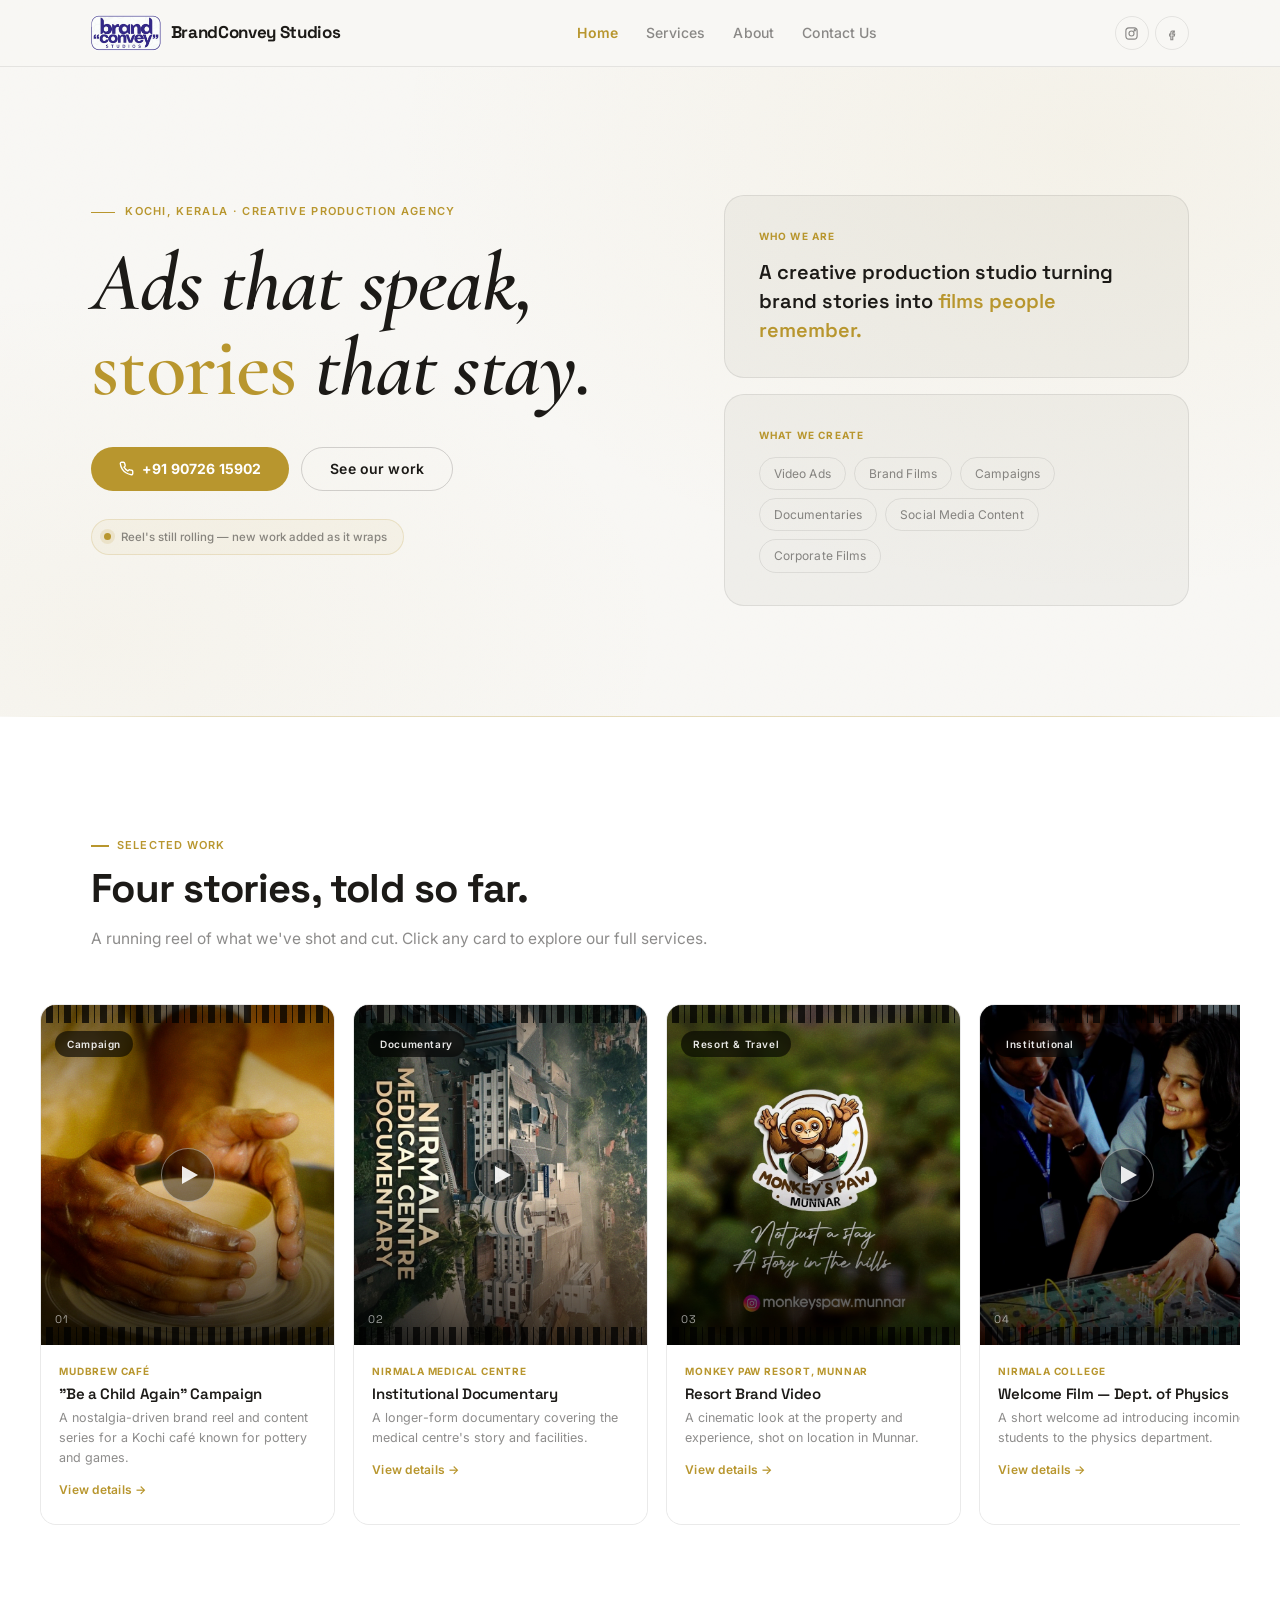
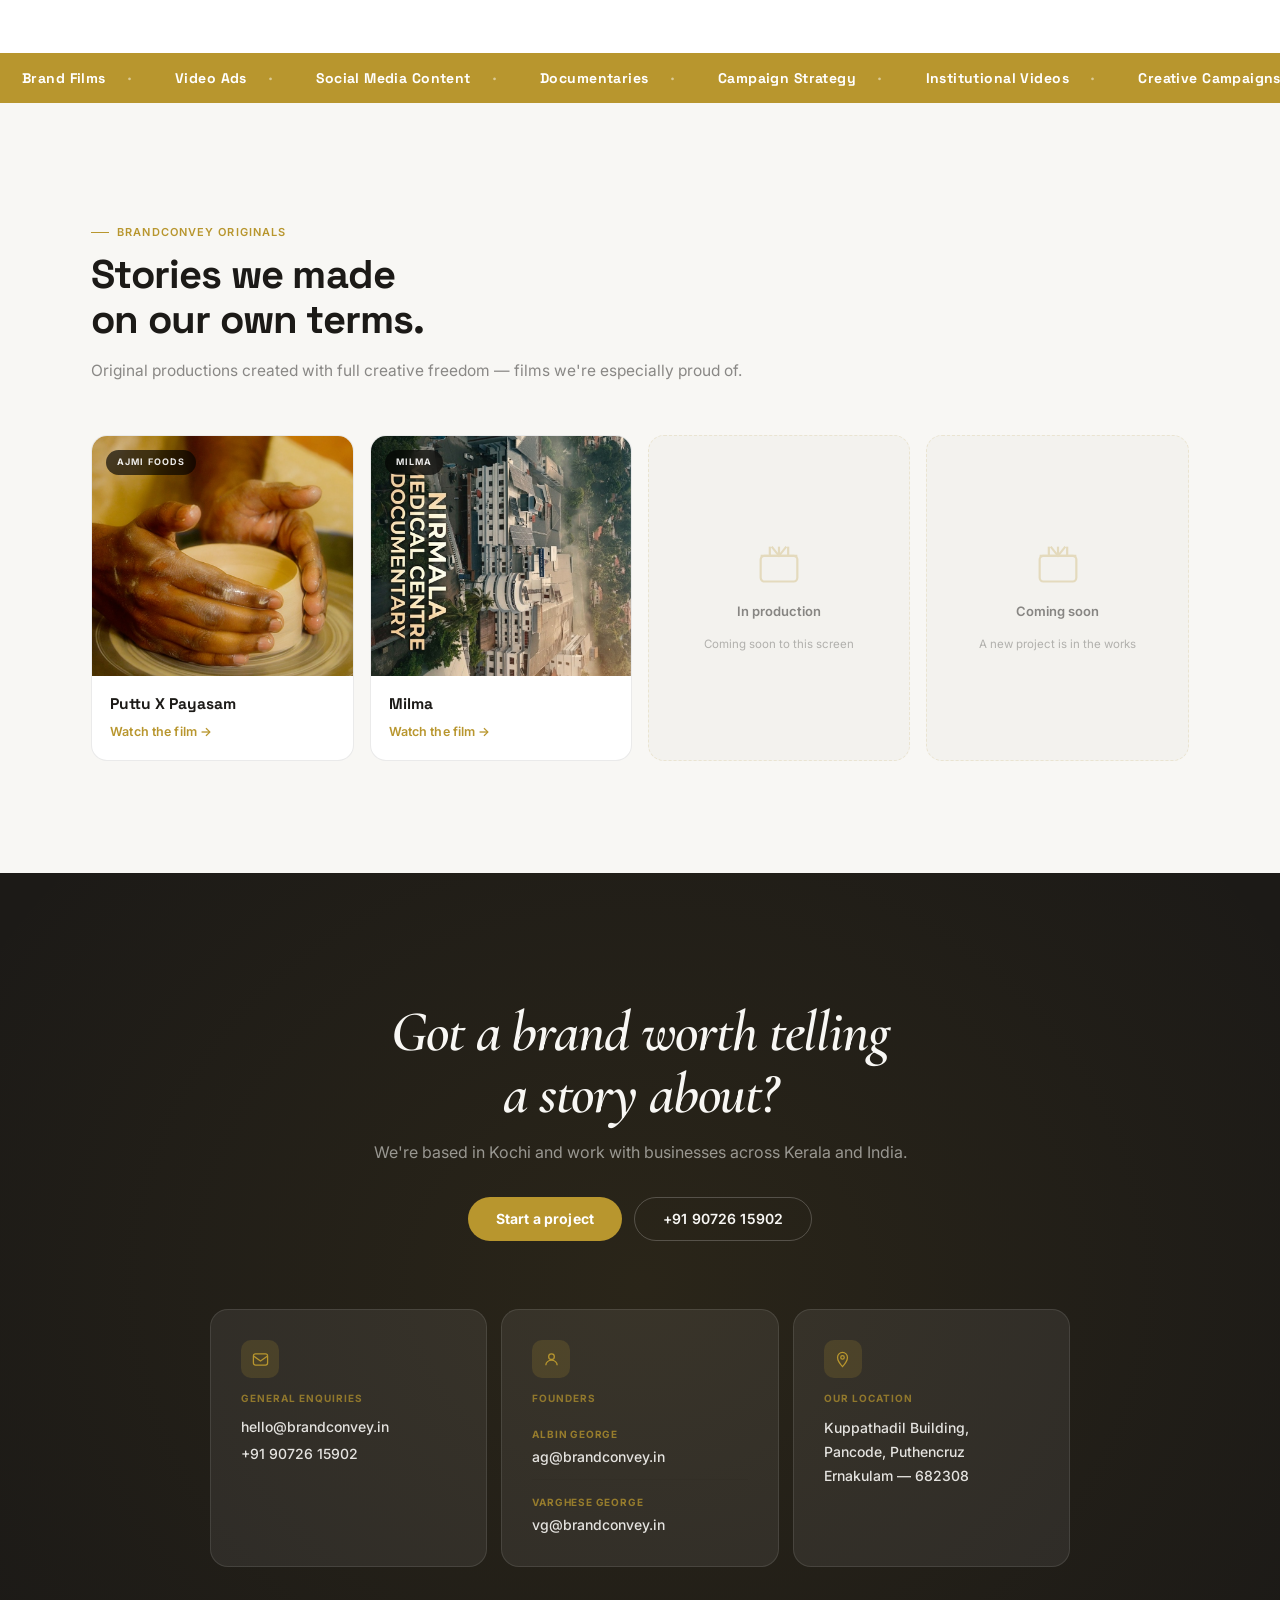
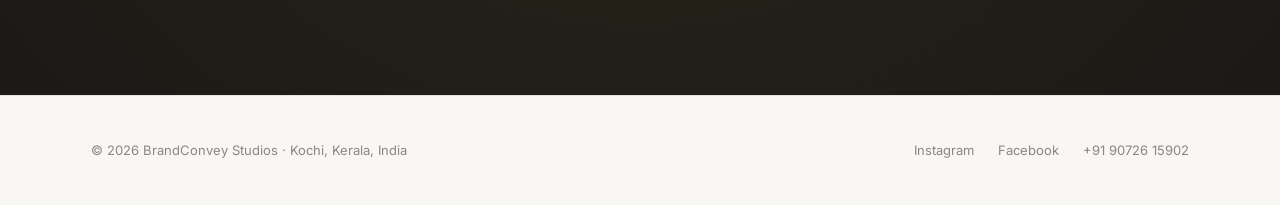
==== commit b889f82b: "fix" ====
--- a/index.html
+++ b/index.html
@@ -73,7 +73,6 @@
       <div class="hero-content">
         <div class="eyebrow hero-eyebrow">Kochi, Kerala · Creative Production Agency</div>
         <h1>Ads that speak,<br><em>stories</em> that stay.</h1>
-        <p class="hero-lead">We are BrandConvey Studios, a Kochi-based creative production agency crafting video ads, brand films, and campaign content that help brands tell their story, connect with their audience, and create stories people remember.</p>
         <div class="hero-actions">
           <a class="btn btn-primary" href="tel:+919072615902">
             <svg width="15" height="15" viewBox="0 0 24 24" fill="none" stroke="currentColor" stroke-width="2.2"><path d="M22 16.92v3a2 2 0 0 1-2.18 2 19.79 19.79 0 0 1-8.63-3.07 19.5 19.5 0 0 1-6-6 19.79 19.79 0 0 1-3.07-8.67A2 2 0 0 1 4.11 2h3a2 2 0 0 1 2 1.72c.127.96.362 1.903.7 2.81a2 2 0 0 1-.45 2.11L8.09 9.91a16 16 0 0 0 6 6l1.27-1.27a2 2 0 0 1 2.11-.45c.907.338 1.85.573 2.81.7A2 2 0 0 1 22 16.92z"/></svg>
--- a/styles.css
+++ b/styles.css
@@ -241,6 +241,19 @@
   transition:background .2s,border-color .2s,color .2s;
 }
 .hero-tags span:hover{background:var(--gold-dim);border-color:var(--gold-border);color:var(--gold)}
+/* Hero stats strip */
+.hero-stats{
+  margin-top:32px;display:flex;gap:clamp(24px,4vw,40px);
+  padding-top:28px;border-top:1px solid var(--border);
+}
+.h-stat{display:flex;flex-direction:column;gap:4px}
+.h-stat-n{
+  font-family:'Cormorant Garamond',serif;
+  font-size:clamp(30px,3.8vw,44px);font-weight:600;line-height:1;
+  color:var(--cream);letter-spacing:-.02em;
+}
+.h-stat-l{font-size:11px;color:var(--muted);letter-spacing:.06em;text-transform:uppercase;font-weight:500}
+
 @media(max-width:960px){.hero-grid{grid-template-columns:1fr}.hero-right{display:none}.hero-lead{max-width:100%}}
 @media(max-width:480px){.hero-actions{flex-direction:column;align-items:stretch}.hero-actions .btn{justify-content:center}.hero-status{font-size:11px;white-space:normal}}
 
@@ -536,20 +549,22 @@
 
 /* ── CTA SECTION ─────────────────────────────────────────── */
 .cta-section{
-  background:var(--bg);text-align:center;
+  background:#1C1A17;text-align:center;
   padding:clamp(72px,10vw,128px) 0;
   position:relative;overflow:hidden;
 }
 .cta-section::before{
   content:"";position:absolute;inset:0;pointer-events:none;
-  background:radial-gradient(ellipse 55% 75% at 50% 50%,rgba(184,150,46,.04),transparent);
+  background:radial-gradient(ellipse 60% 80% at 50% 50%,rgba(184,150,46,.09),transparent);
 }
 .cta-section h2{
   font-family:'Cormorant Garamond','Space Grotesk',serif;
   font-size:clamp(30px,4.5vw,60px);font-weight:600;font-style:italic;
-  max-width:660px;margin:0 auto;line-height:1.08;color:var(--cream);position:relative;
-}
-.cta-section>.wrap>p{color:var(--muted);margin-top:14px;font-size:clamp(14px,1.8vw,16px);position:relative}
+  max-width:660px;margin:0 auto;line-height:1.08;color:#F8F7F4;position:relative;
+}
+.cta-section>.wrap>p{color:rgba(248,247,244,.55);margin-top:14px;font-size:clamp(14px,1.8vw,16px);position:relative}
+.cta-section .btn-outline{border-color:rgba(248,247,244,.22);color:#F8F7F4}
+.cta-section .btn-outline:hover{background:rgba(248,247,244,.08);border-color:rgba(248,247,244,.45)}
 .cta-btns{margin-top:32px;display:flex;gap:12px;justify-content:center;flex-wrap:wrap;position:relative}
 @media(max-width:380px){.cta-btns{flex-direction:column;align-items:center}.cta-btns .btn{width:100%;max-width:300px;justify-content:center}}
 .contact-cards{
@@ -563,6 +578,9 @@
   transition:box-shadow .25s,transform .25s,border-color .25s;
 }
 .contact-card:hover{box-shadow:0 8px 28px rgba(28,26,23,.08);transform:translateY(-3px);border-color:var(--border-hi)}
+/* Dark CTA context overrides */
+.cta-section .contact-card{background:rgba(255,255,255,.07);border-color:rgba(255,255,255,.10)}
+.cta-section .contact-card:hover{background:rgba(255,255,255,.11);border-color:rgba(255,255,255,.18);box-shadow:none}
 .cc-icon{
   width:38px;height:38px;border-radius:10px;background:var(--gold-dim);
   display:flex;align-items:center;justify-content:center;
@@ -577,6 +595,10 @@
 .cc-value a:hover{color:var(--gold)}
 .cc-value address{font-style:normal;font-size:clamp(12.5px,1.3vw,14px);font-weight:500;color:var(--cream);line-height:1.7}
 .cc-founder-name{font-size:10px;font-weight:700;text-transform:uppercase;letter-spacing:.08em;color:var(--gold);opacity:.75}
+/* Text overrides inside dark CTA cards */
+.cta-section .cc-icon{background:rgba(184,150,46,.18)}
+.cta-section .cc-value a{color:rgba(248,247,244,.9)}
+.cta-section .cc-value address{color:rgba(248,247,244,.9)}
 @media(max-width:680px){.contact-cards{grid-template-columns:1fr 1fr;gap:12px}}
 @media(max-width:420px){.contact-cards{grid-template-columns:1fr}}
 
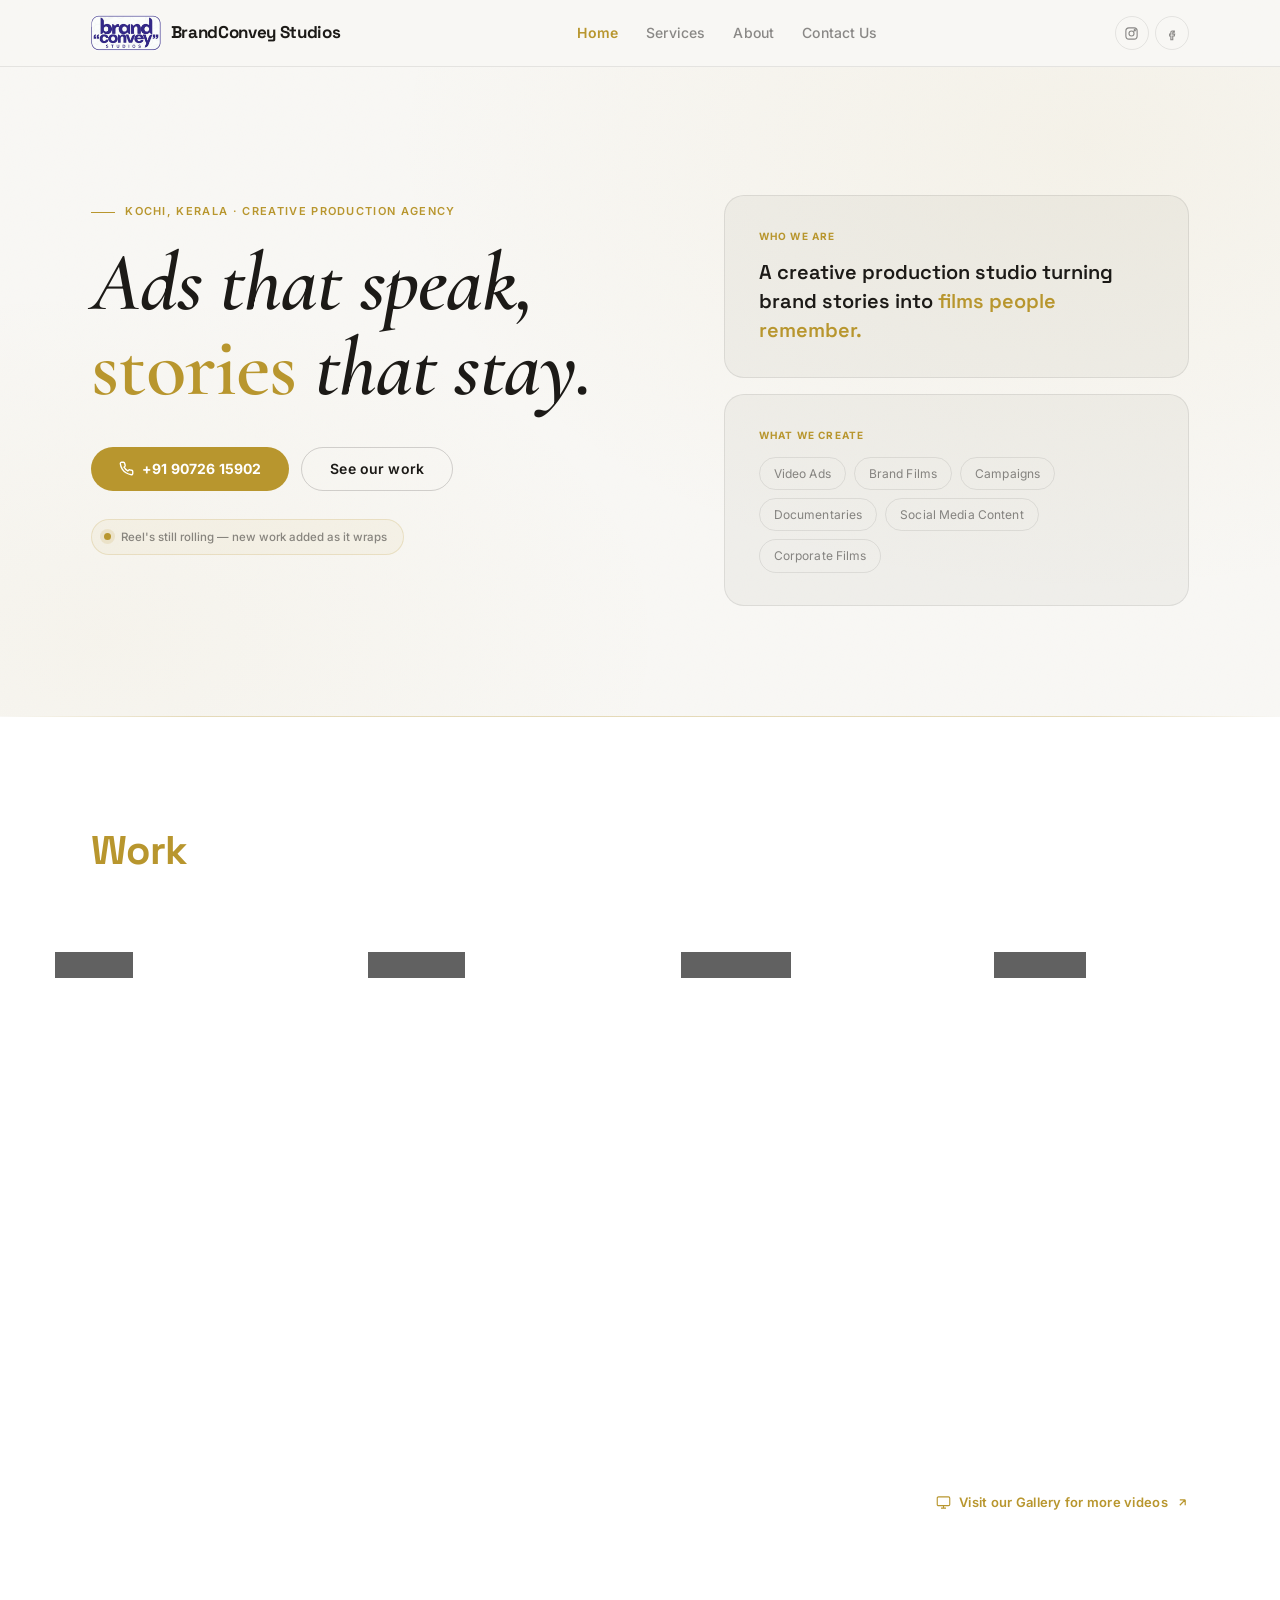
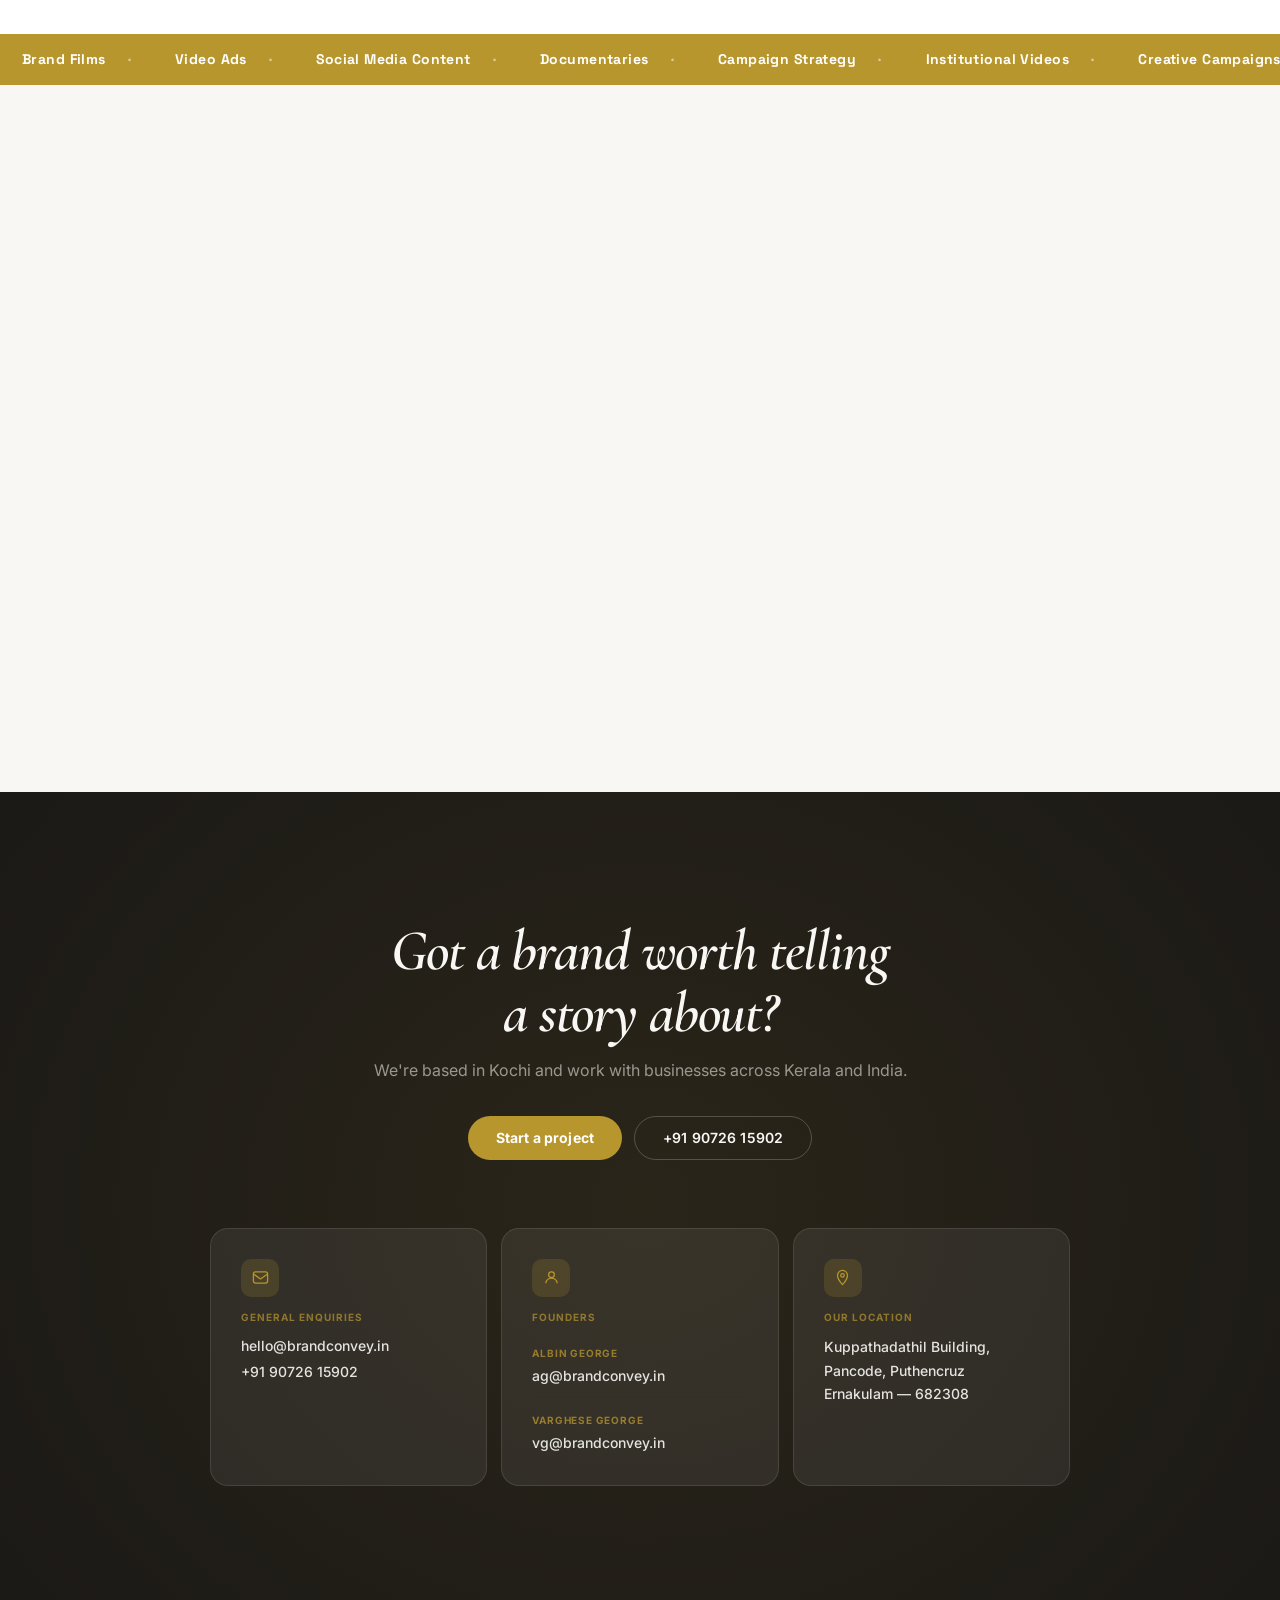
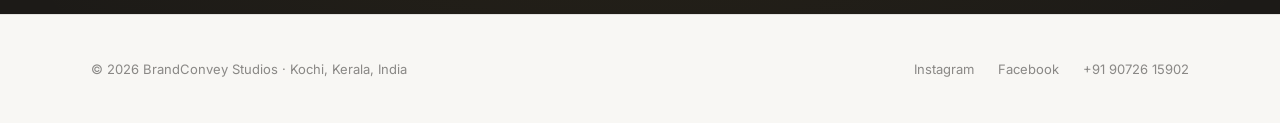
==== commit 229c224c: "fixes" ====
--- a/index.html
+++ b/index.html
@@ -111,9 +111,7 @@
 <section class="section work-section" id="work">
   <div class="wrap">
     <div class="section-head reveal">
-      <div class="section-eyebrow">Selected Work</div>
-      <h2>Four stories, told so far.</h2>
-      <p>A running reel of what we've shot and cut. Click any card to explore our full services.</p>
+      <h2 class="h2-gold">Work</h2>
     </div>
   </div>
   <div class="wrap">
@@ -194,6 +192,13 @@
       </div>
 
     </div>
+    <div class="gallery-link-wrap reveal">
+      <a class="gallery-link" href="work-gallery.html">
+        <svg width="15" height="15" viewBox="0 0 24 24" fill="none" stroke="currentColor" stroke-width="1.8"><rect x="2" y="3" width="20" height="14" rx="2"/><path d="M8 21h8M12 17v4"/></svg>
+        Visit our Gallery for more videos
+        <svg class="gallery-arrow" width="13" height="13" viewBox="0 0 24 24" fill="none" stroke="currentColor" stroke-width="2.2"><path d="M7 17L17 7M17 7H7M17 7v10"/></svg>
+      </a>
+    </div>
   </div>
 </section>
 
@@ -202,9 +207,7 @@
 <section class="section originals-section" id="originals">
   <div class="wrap">
     <div class="section-head reveal">
-      <div class="section-eyebrow">BrandConvey Originals</div>
-      <h2>Stories we made<br>on our own terms.</h2>
-      <p>Original productions created with full creative freedom — films we're especially proud of.</p>
+      <h2 class="h2-gold">BrandConvey Originals</h2>
     </div>
     <div class="originals-grid">
 
@@ -256,6 +259,13 @@
         <div class="orig-placeholder-sub">A new project is in the works</div>
       </div>
 
+    </div>
+    <div class="gallery-link-wrap reveal">
+      <a class="gallery-link" href="originals-gallery.html">
+        <svg width="15" height="15" viewBox="0 0 24 24" fill="none" stroke="currentColor" stroke-width="1.8"><rect x="2" y="3" width="20" height="14" rx="2"/><path d="M8 21h8M12 17v4"/></svg>
+        Visit our Gallery for more videos
+        <svg class="gallery-arrow" width="13" height="13" viewBox="0 0 24 24" fill="none" stroke="currentColor" stroke-width="2.2"><path d="M7 17L17 7M17 7H7M17 7v10"/></svg>
+      </a>
     </div>
   </div>
 </section>
@@ -295,7 +305,7 @@
         <div class="cc-icon"><svg width="17" height="17" viewBox="0 0 24 24" fill="none" stroke="currentColor" stroke-width="1.8"><path d="M12 2C8.13 2 5 5.13 5 9c0 5.25 7 13 7 13s7-7.75 7-13c0-3.87-3.13-7-7-7z"/><circle cx="12" cy="9" r="2.5"/></svg></div>
         <div class="cc-label">Our Location</div>
         <div class="cc-value">
-          <address>Kuppathadil Building,<br>Pancode, Puthencruz<br>Ernakulam — 682308</address>
+          <address>Kuppathadathil Building,<br>Pancode, Puthencruz<br>Ernakulam — 682308</address>
         </div>
       </div>
     </div>
--- a/styles.css
+++ b/styles.css
@@ -95,6 +95,7 @@
 }
 .section-head{margin-bottom:clamp(32px,4vw,56px);max-width:620px}
 .section-head h2{font-size:clamp(24px,3.2vw,40px);font-weight:700;line-height:1.12;color:var(--cream)}
+.h2-gold{color:var(--gold)!important}
 .section-head p{margin-top:14px;color:var(--muted);font-size:clamp(14px,1.6vw,15.5px);line-height:1.75}
 
 /* ── NAV ─────────────────────────────────────────────────── */
@@ -241,18 +242,35 @@
   transition:background .2s,border-color .2s,color .2s;
 }
 .hero-tags span:hover{background:var(--gold-dim);border-color:var(--gold-border);color:var(--gold)}
-/* Hero stats strip */
-.hero-stats{
-  margin-top:32px;display:flex;gap:clamp(24px,4vw,40px);
-  padding-top:28px;border-top:1px solid var(--border);
-}
-.h-stat{display:flex;flex-direction:column;gap:4px}
-.h-stat-n{
-  font-family:'Cormorant Garamond',serif;
-  font-size:clamp(30px,3.8vw,44px);font-weight:600;line-height:1;
-  color:var(--cream);letter-spacing:-.02em;
-}
-.h-stat-l{font-size:11px;color:var(--muted);letter-spacing:.06em;text-transform:uppercase;font-weight:500}
+/* ── Gallery link (below filmstrip) ─────────────────────── */
+.gallery-link-wrap{
+  display:flex;justify-content:flex-end;
+  padding-top:20px;
+}
+.gallery-link{
+  display:inline-flex;align-items:center;gap:8px;
+  font-size:13px;font-weight:600;letter-spacing:.02em;
+  color:var(--gold);text-decoration:none;
+  padding:10px 0;
+  transition:color .2s,gap .2s;
+}
+.gallery-link:hover{color:var(--gold-bright);gap:12px}
+.gallery-arrow{transition:transform .2s}
+.gallery-link:hover .gallery-arrow{transform:translate(3px,-3px)}
+
+/* ── Gallery pages: tighter gap below page-hero ─────────── */
+.gallery-content-section{padding-top:clamp(24px,3vw,40px)}
+
+/* ── Work gallery grid (work-gallery.html) ───────────────── */
+.work-gallery-grid{
+  display:flex;
+  flex-wrap:wrap;
+  gap:18px;
+}
+.work-gallery-grid .work-card{
+  scroll-snap-align:none;
+}
+
 
 @media(max-width:960px){.hero-grid{grid-template-columns:1fr}.hero-right{display:none}.hero-lead{max-width:100%}}
 @media(max-width:480px){.hero-actions{flex-direction:column;align-items:stretch}.hero-actions .btn{justify-content:center}.hero-status{font-size:11px;white-space:normal}}
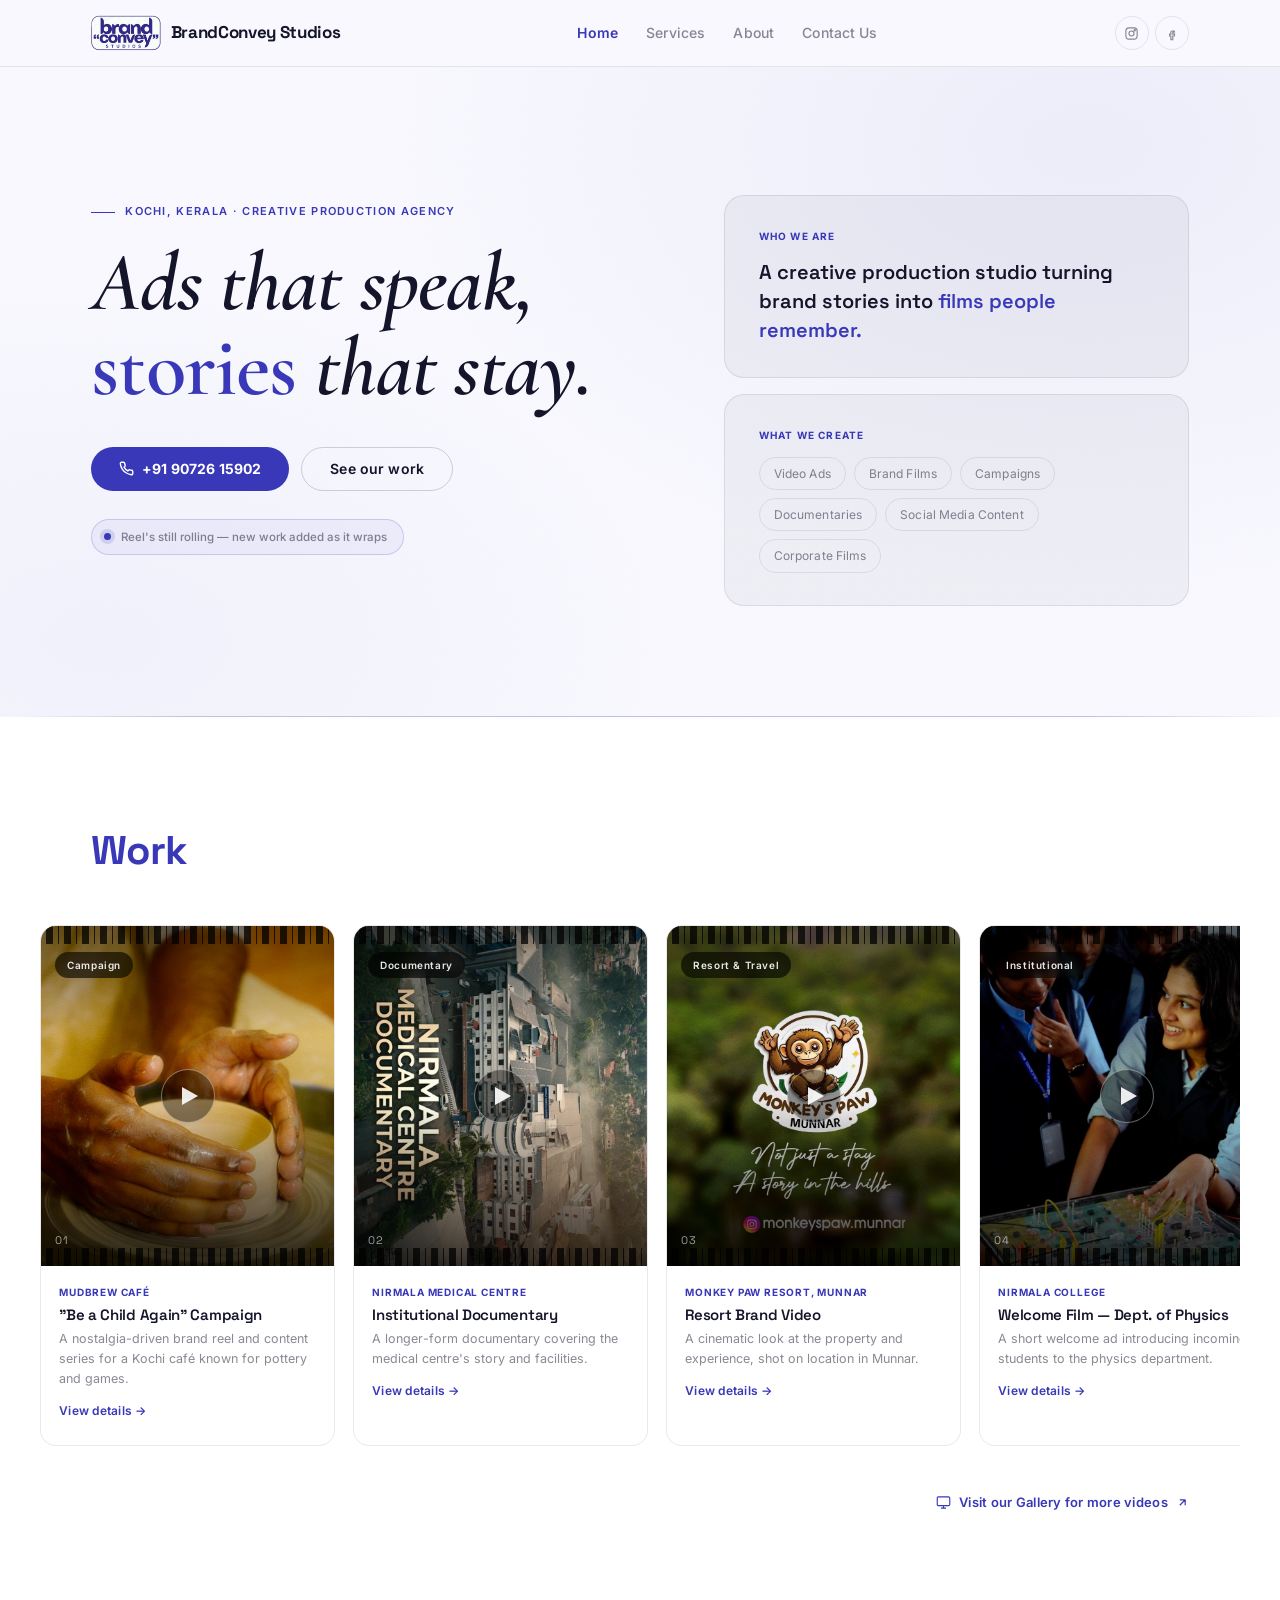
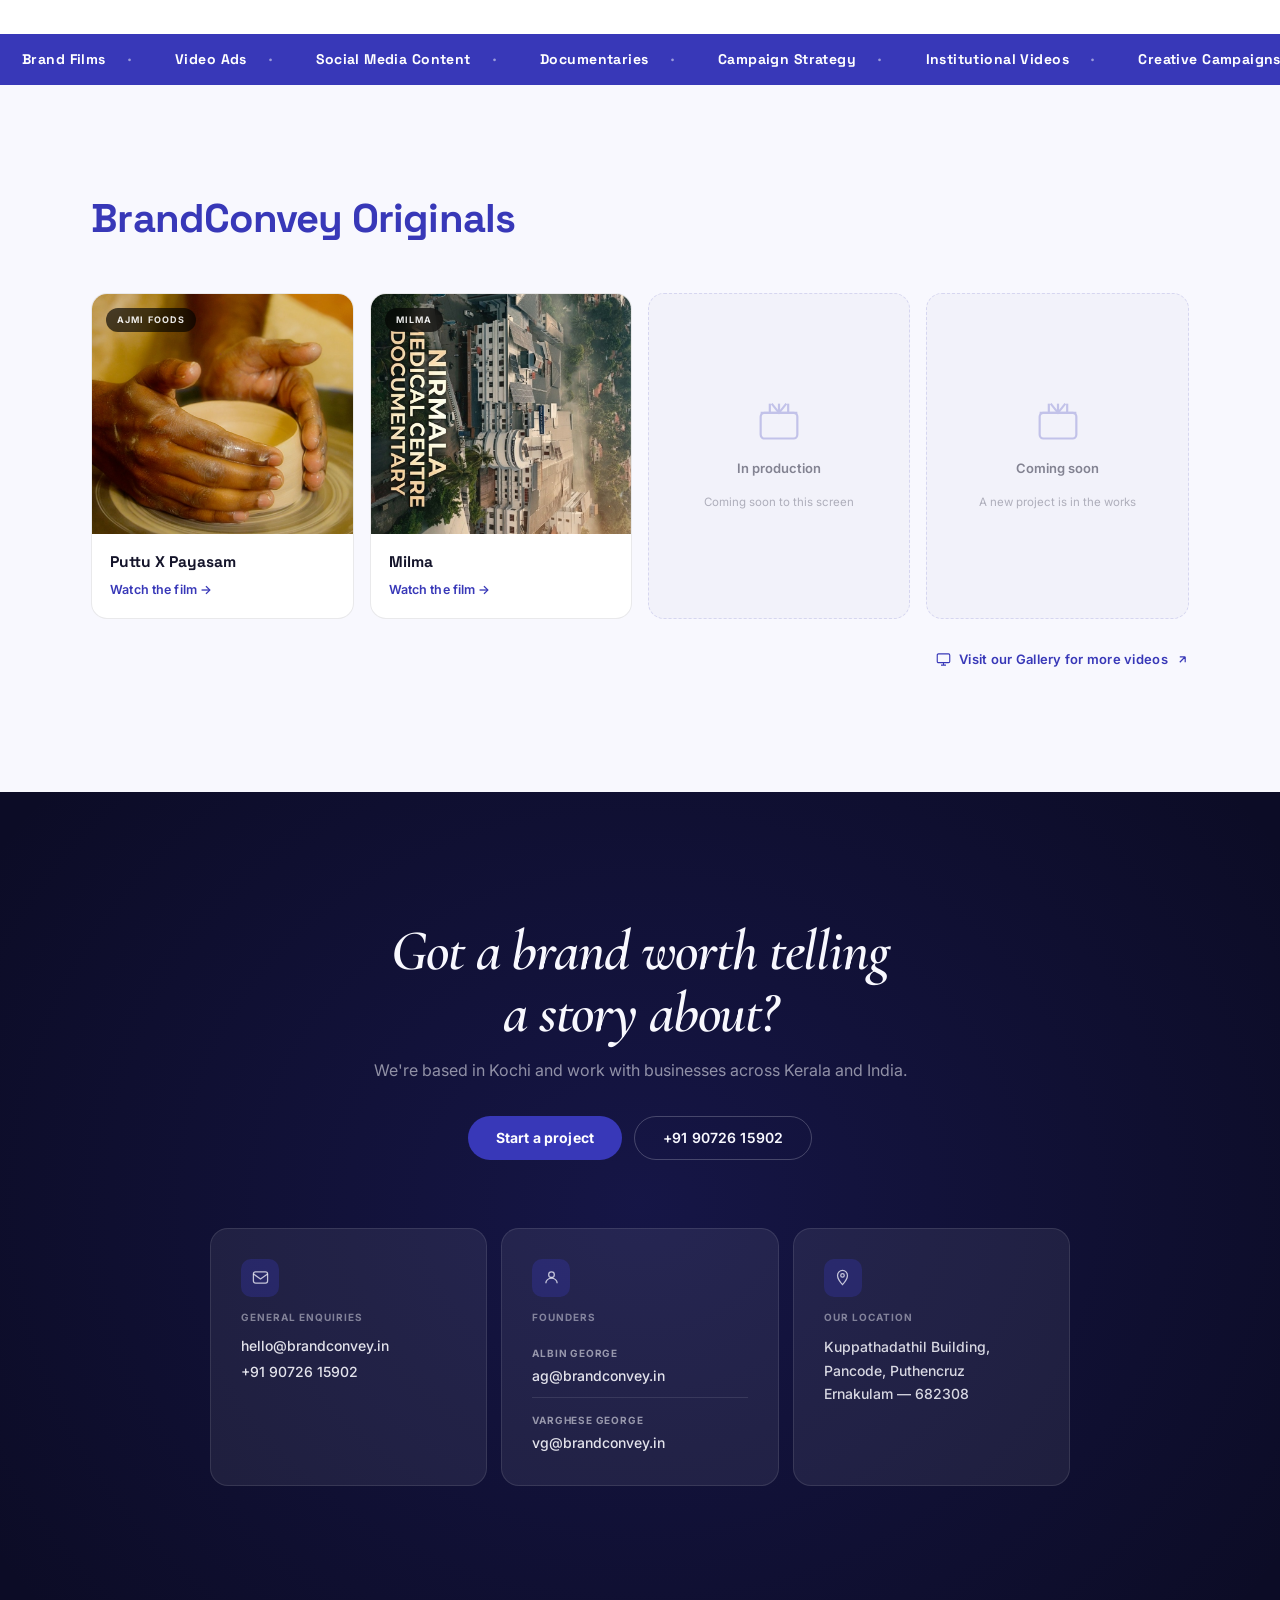
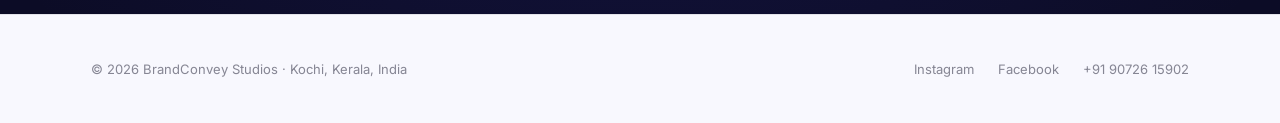
==== commit 6c17a023: "cms" ====
--- a/index.html
+++ b/index.html
@@ -115,83 +115,7 @@
     </div>
   </div>
   <div class="wrap">
-    <div class="filmstrip reveal" id="filmstrip">
-
-      <div class="work-card">
-        <div class="work-thumb">
-          <img class="work-thumb-img" src="thumb1.png" alt="Mudbrew Café campaign" style="object-position:center 40%">
-          <div class="work-thumb-grain"></div>
-          <div class="work-thumb-vignette"></div>
-          <span class="work-tag">Campaign</span>
-          <div class="play-btn"><div class="play-btn-arrow"></div></div>
-          <span class="work-num">01</span>
-        </div>
-        <div class="work-info">
-          <div class="work-client">Mudbrew Café</div>
-          <h3>"Be a Child Again" Campaign</h3>
-          <p>A nostalgia-driven brand reel and content series for a Kochi café known for pottery and games.</p>
-          <a class="card-link" href="services.html">View details →</a>
-        </div>
-      </div>
-
-      <div class="work-card">
-        <div class="work-thumb">
-          <img class="work-thumb-img" src="thumb2.jpg" alt="Nirmala Medical Centre documentary" style="object-position:center center">
-          <div class="work-thumb-grain"></div>
-          <div class="work-thumb-vignette"></div>
-          <span class="work-tag">Documentary</span>
-          <div class="play-btn"><div class="play-btn-arrow"></div></div>
-          <span class="work-num">02</span>
-        </div>
-        <div class="work-info">
-          <div class="work-client">Nirmala Medical Centre</div>
-          <h3>Institutional Documentary</h3>
-          <p>A longer-form documentary covering the medical centre's story and facilities.</p>
-          <a class="card-link" href="services.html">View details →</a>
-        </div>
-      </div>
-
-      <div class="work-card">
-        <div class="work-thumb">
-          <img class="work-thumb-img" src="thumb3.jpg" alt="Monkey Paw Resort brand video" style="object-position:center 45%">
-          <div class="work-thumb-grain"></div>
-          <div class="work-thumb-vignette"></div>
-          <span class="work-tag">Resort &amp; Travel</span>
-          <div class="play-btn"><div class="play-btn-arrow"></div></div>
-          <span class="work-num">03</span>
-        </div>
-        <div class="work-info">
-          <div class="work-client">Monkey Paw Resort, Munnar</div>
-          <h3>Resort Brand Video</h3>
-          <p>A cinematic look at the property and experience, shot on location in Munnar.</p>
-          <a class="card-link" href="services.html">View details →</a>
-        </div>
-      </div>
-
-      <div class="work-card">
-        <div class="work-thumb">
-          <img class="work-thumb-img" src="thumb4.jpg" alt="Nirmala College welcome film" style="object-position:center 25%">
-          <div class="work-thumb-grain"></div>
-          <div class="work-thumb-vignette"></div>
-          <span class="work-tag">Institutional</span>
-          <div class="play-btn"><div class="play-btn-arrow"></div></div>
-          <span class="work-num">04</span>
-        </div>
-        <div class="work-info">
-          <div class="work-client">Nirmala College</div>
-          <h3>Welcome Film — Dept. of Physics</h3>
-          <p>A short welcome ad introducing incoming students to the physics department.</p>
-          <a class="card-link" href="services.html">View details →</a>
-        </div>
-      </div>
-
-      <div class="work-upcoming">
-        <div class="plus-ring">+</div>
-        <h3>More on the way</h3>
-        <p>Currently in production — check back soon.</p>
-      </div>
-
-    </div>
+    <div class="filmstrip reveal" id="filmstrip" data-section="work-filmstrip"></div>
     <div class="gallery-link-wrap reveal">
       <a class="gallery-link" href="work-gallery.html">
         <svg width="15" height="15" viewBox="0 0 24 24" fill="none" stroke="currentColor" stroke-width="1.8"><rect x="2" y="3" width="20" height="14" rx="2"/><path d="M8 21h8M12 17v4"/></svg>
@@ -209,57 +133,7 @@
     <div class="section-head reveal">
       <h2 class="h2-gold">BrandConvey Originals</h2>
     </div>
-    <div class="originals-grid">
-
-      <div class="orig-card reveal">
-        <div class="orig-thumb">
-          <span class="orig-client-badge">AJMI FOODS</span>
-          <img src="thumb1.png" alt="Puttu X Payasam — AJMI Foods original film">
-        </div>
-        <div class="orig-info">
-          <div class="orig-title">Puttu X Payasam</div>
-          <a class="orig-watch" href="#">Watch the film →</a>
-        </div>
-      </div>
-
-      <div class="orig-card reveal d1">
-        <div class="orig-thumb">
-          <span class="orig-client-badge">MILMA</span>
-          <img src="thumb2.jpg" alt="Milma — original brand film">
-        </div>
-        <div class="orig-info">
-          <div class="orig-title">Milma</div>
-          <a class="orig-watch" href="#">Watch the film →</a>
-        </div>
-      </div>
-
-      <div class="orig-card-placeholder reveal d2">
-        <svg class="slate-icon" viewBox="0 0 24 24" fill="none" stroke="currentColor" stroke-width="1.2">
-          <rect x="2" y="7" width="20" height="14" rx="2"/>
-          <path d="M16 2l-4 5-4-5"/>
-          <line x1="2" y1="7" x2="22" y2="7"/>
-          <line x1="7" y1="2" x2="7" y2="7"/>
-          <line x1="12" y1="2" x2="12" y2="7"/>
-          <line x1="17" y1="2" x2="17" y2="7"/>
-        </svg>
-        <div class="orig-placeholder-label">In production</div>
-        <div class="orig-placeholder-sub">Coming soon to this screen</div>
-      </div>
-
-      <div class="orig-card-placeholder reveal d3">
-        <svg class="slate-icon" viewBox="0 0 24 24" fill="none" stroke="currentColor" stroke-width="1.2">
-          <rect x="2" y="7" width="20" height="14" rx="2"/>
-          <path d="M16 2l-4 5-4-5"/>
-          <line x1="2" y1="7" x2="22" y2="7"/>
-          <line x1="7" y1="2" x2="7" y2="7"/>
-          <line x1="12" y1="2" x2="12" y2="7"/>
-          <line x1="17" y1="2" x2="17" y2="7"/>
-        </svg>
-        <div class="orig-placeholder-label">Coming soon</div>
-        <div class="orig-placeholder-sub">A new project is in the works</div>
-      </div>
-
-    </div>
+    <div class="originals-grid" data-section="originals"></div>
     <div class="gallery-link-wrap reveal">
       <a class="gallery-link" href="originals-gallery.html">
         <svg width="15" height="15" viewBox="0 0 24 24" fill="none" stroke="currentColor" stroke-width="1.8"><rect x="2" y="3" width="20" height="14" rx="2"/><path d="M8 21h8M12 17v4"/></svg>
@@ -278,37 +152,7 @@
       <a class="btn btn-primary" href="contact.html">Start a project</a>
       <a class="btn btn-outline" href="tel:+919072615902">+91 90726 15902</a>
     </div>
-    <div class="contact-cards reveal d3">
-      <div class="contact-card">
-        <div class="cc-icon"><svg width="17" height="17" viewBox="0 0 24 24" fill="none" stroke="currentColor" stroke-width="1.8"><rect x="2" y="4" width="20" height="16" rx="3"/><path d="m2 7 10 7 10-7"/></svg></div>
-        <div class="cc-label">General Enquiries</div>
-        <div class="cc-value">
-          <a href="mailto:hello@brandconvey.in">hello@brandconvey.in</a>
-          <a href="tel:+919072615902">+91 90726 15902</a>
-        </div>
-      </div>
-      <div class="contact-card">
-        <div class="cc-icon"><svg width="17" height="17" viewBox="0 0 24 24" fill="none" stroke="currentColor" stroke-width="1.8"><circle cx="12" cy="8" r="4"/><path d="M4 20c0-4 3.6-7 8-7s8 3 8 7"/></svg></div>
-        <div class="cc-label">Founders</div>
-        <div class="cc-value">
-          <div style="display:flex;flex-direction:column;gap:4px;padding:10px 0;border-bottom:1px solid var(--rule)">
-            <div class="cc-founder-name">Albin George</div>
-            <a href="mailto:ag@brandconvey.in">ag@brandconvey.in</a>
-          </div>
-          <div style="display:flex;flex-direction:column;gap:4px;padding:10px 0 0">
-            <div class="cc-founder-name">Varghese George</div>
-            <a href="mailto:vg@brandconvey.in">vg@brandconvey.in</a>
-          </div>
-        </div>
-      </div>
-      <div class="contact-card">
-        <div class="cc-icon"><svg width="17" height="17" viewBox="0 0 24 24" fill="none" stroke="currentColor" stroke-width="1.8"><path d="M12 2C8.13 2 5 5.13 5 9c0 5.25 7 13 7 13s7-7.75 7-13c0-3.87-3.13-7-7-7z"/><circle cx="12" cy="9" r="2.5"/></svg></div>
-        <div class="cc-label">Our Location</div>
-        <div class="cc-value">
-          <address>Kuppathadathil Building,<br>Pancode, Puthencruz<br>Ernakulam — 682308</address>
-        </div>
-      </div>
-    </div>
+    <div class="contact-cards reveal d3" data-section="contact-cards"></div>
   </div>
 </section>
 
--- a/styles.css
+++ b/styles.css
@@ -4,36 +4,36 @@
 /* ── Design tokens ───────────────────────────────────────── */
 :root {
   /* Core backgrounds */
-  --bg:          #F8F7F4;
+  --bg:          #F8F8FE;
   --bg-alt:      #FFFFFF;
   --surface:     #FFFFFF;
-  --surface-2:   #F3F2EE;
+  --surface-2:   #F2F2FA;
 
   /* Gold accent */
-  --gold:        #B8962E;
-  --gold-bright: #CFA83A;
-  --gold-dim:    rgba(184,150,46,.08);
-  --gold-border: rgba(184,150,46,.18);
+  --gold:        #3838B8;
+  --gold-bright: #4848CC;
+  --gold-dim:    rgba(56,56,184,.08);
+  --gold-border: rgba(56,56,184,.18);
 
   /* Typography */
-  --cream:       #1C1A17;
-  --muted:       rgba(28,26,23,.50);
-  --dim:         rgba(28,26,23,.30);
+  --cream:       #14142A;
+  --muted:       rgba(20,20,42,.50);
+  --dim:         rgba(20,20,42,.30);
 
   /* Borders */
-  --border:      rgba(28,26,23,.09);
-  --border-hi:   rgba(28,26,23,.15);
-  --rule:        rgba(28,26,23,.07);   /* used in HTML inline styles */
+  --border:      rgba(20,20,42,.09);
+  --border-hi:   rgba(20,20,42,.15);
+  --rule:        rgba(20,20,42,.07);   /* used in HTML inline styles */
 
   /* Kept for HTML inline-style compat */
-  --offwhite:    #F8F7F4;
+  --offwhite:    #F8F8FE;
   --indigo:      #FFFFFF;
-  --indigo-deep: #F8F7F4;
-  --indigo-mid:  #F3F2EE;
-  --yellow:      #B8962E;
+  --indigo-deep: #F8F8FE;
+  --indigo-mid:  #F2F2FA;
+  --yellow:      #3838B8;
   --lavender:    #7B6FB0;
-  --ink:         #1C1A17;
-  --ink-soft:    rgba(28,26,23,.50);
+  --ink:         #14142A;
+  --ink-soft:    rgba(20,20,42,.50);
   --white:       #FFFFFF;
 
   --r-card: 16px;
@@ -70,9 +70,9 @@
 }
 .btn:hover{transform:translateY(-2px)}
 .btn-primary{background:var(--gold);color:#FFFFFF;font-weight:700}
-.btn-primary:hover{background:var(--gold-bright);box-shadow:0 8px 28px rgba(184,150,46,.28)}
-.btn-outline{border:1.5px solid rgba(28,26,23,.18);color:var(--cream)}
-.btn-outline:hover{background:rgba(28,26,23,.05);border-color:rgba(28,26,23,.35)}
+.btn-primary:hover{background:var(--gold-bright);box-shadow:0 8px 28px rgba(56,56,184,.28)}
+.btn-outline{border:1.5px solid rgba(20,20,42,.18);color:var(--cream)}
+.btn-outline:hover{background:rgba(20,20,42,.05);border-color:rgba(20,20,42,.35)}
 
 /* ── Typography helpers ──────────────────────────────────── */
 .eyebrow{
@@ -101,7 +101,7 @@
 /* ── NAV ─────────────────────────────────────────────────── */
 nav{
   position:sticky;top:0;z-index:200;
-  background:rgba(248,247,244,.92);
+  background:rgba(248,248,254,.92);
   backdrop-filter:blur(20px);-webkit-backdrop-filter:blur(20px);
   border-bottom:1px solid var(--border);
 }
@@ -180,8 +180,8 @@
 .hero::before{
   content:"";position:absolute;inset:0;pointer-events:none;
   background:
-    radial-gradient(ellipse 55% 70% at 85% 12%,rgba(184,150,46,.06),transparent),
-    radial-gradient(ellipse 45% 55% at 8%  88%,rgba(184,150,46,.04),transparent);
+    radial-gradient(ellipse 55% 70% at 85% 12%,rgba(56,56,184,.06),transparent),
+    radial-gradient(ellipse 45% 55% at 8%  88%,rgba(56,56,184,.04),transparent);
 }
 .hero::after{
   content:"";position:absolute;inset:0;z-index:0;pointer-events:none;
@@ -210,28 +210,28 @@
 .hero-actions{margin-top:36px;display:flex;gap:12px;flex-wrap:wrap}
 .hero-actions .btn-primary{background:var(--gold);color:#FFFFFF}
 .hero-actions .btn-primary:hover{background:var(--gold-bright)}
-.hero-actions .btn-outline{border-color:rgba(28,26,23,.18);color:var(--cream)}
-.hero-actions .btn-outline:hover{background:rgba(28,26,23,.05);border-color:rgba(28,26,23,.35)}
+.hero-actions .btn-outline{border-color:rgba(20,20,42,.18);color:var(--cream)}
+.hero-actions .btn-outline:hover{background:rgba(20,20,42,.05);border-color:rgba(20,20,42,.35)}
 .hero-status{
   margin-top:28px;display:inline-flex;align-items:center;gap:10px;
-  border:1px solid rgba(184,150,46,.2);border-radius:var(--r-pill);
+  border:1px solid rgba(56,56,184,.2);border-radius:var(--r-pill);
   padding:8px 16px 8px 12px;font-size:11.5px;font-weight:500;
-  color:var(--muted);white-space:nowrap;background:rgba(184,150,46,.05);
+  color:var(--muted);white-space:nowrap;background:rgba(56,56,184,.05);
 }
 .status-dot{
   width:7px;height:7px;border-radius:50%;flex-shrink:0;
-  background:var(--gold);box-shadow:0 0 0 4px rgba(184,150,46,.15);
+  background:var(--gold);box-shadow:0 0 0 4px rgba(56,56,184,.15);
   animation:pulse 2s infinite;
 }
 @keyframes pulse{0%,100%{opacity:1}50%{opacity:.25}}
 .hero-right{display:flex;flex-direction:column;gap:16px}
 .h-card{
-  background:rgba(28,26,23,.04);border:1px solid var(--border);
+  background:rgba(20,20,42,.04);border:1px solid var(--border);
   border-radius:20px;
   padding:clamp(22px,2.8vw,32px) clamp(22px,2.8vw,34px);
   transition:background .25s,border-color .25s;
 }
-.h-card:hover{background:rgba(28,26,23,.07);border-color:var(--border-hi)}
+.h-card:hover{background:rgba(20,20,42,.07);border-color:var(--border-hi)}
 .h-card-label{font-size:10px;text-transform:uppercase;letter-spacing:.12em;color:var(--gold);font-weight:700;margin-bottom:14px}
 .h-tagline{font-family:'Space Grotesk',sans-serif;font-size:clamp(15px,1.8vw,20px);font-weight:600;line-height:1.45;color:var(--cream)}
 .h-tagline em{font-style:normal;color:var(--gold)}
@@ -284,8 +284,8 @@
 .page-hero::before{
   content:"";position:absolute;inset:0;pointer-events:none;
   background:
-    radial-gradient(ellipse 50% 70% at 90%  5%,rgba(184,150,46,.05),transparent),
-    radial-gradient(ellipse 40% 55% at  5% 95%,rgba(184,150,46,.04),transparent);
+    radial-gradient(ellipse 50% 70% at 90%  5%,rgba(56,56,184,.05),transparent),
+    radial-gradient(ellipse 40% 55% at  5% 95%,rgba(56,56,184,.04),transparent);
 }
 .page-hero-inner{position:relative;z-index:1}
 .page-hero .eyebrow{color:var(--gold)}
@@ -334,8 +334,8 @@
 @media(min-width:1100px){.work-card{flex:0 0 295px}}
 .work-card:hover{
   transform:translateY(-6px);
-  box-shadow:0 20px 48px rgba(28,26,23,.14),0 0 0 1px rgba(184,150,46,.18);
-  border-color:rgba(184,150,46,.18);
+  box-shadow:0 20px 48px rgba(20,20,42,.14),0 0 0 1px rgba(56,56,184,.18);
+  border-color:rgba(56,56,184,.18);
 }
 .work-thumb{
   position:relative;height:340px;flex-shrink:0;overflow:hidden;
@@ -379,7 +379,7 @@
 }
 .work-card:hover .play-btn{
   transform:scale(1.12);background:var(--gold);border-color:var(--gold);
-  box-shadow:0 0 28px rgba(184,150,46,.4);
+  box-shadow:0 0 28px rgba(56,56,184,.4);
 }
 .work-card:hover .play-btn-arrow{border-left-color:#FFFFFF}
 .work-tag{
@@ -405,7 +405,7 @@
 .card-link:hover{color:var(--gold-bright);gap:9px}
 .work-upcoming{
   flex:0 0 clamp(160px,50vw,220px);scroll-snap-align:start;
-  background:var(--surface-2);border:1.5px dashed rgba(184,150,46,.2);
+  background:var(--surface-2);border:1.5px dashed rgba(56,56,184,.2);
   border-radius:var(--r-card);padding:28px;
   display:flex;flex-direction:column;align-items:center;justify-content:center;
   text-align:center;min-height:300px;
@@ -413,7 +413,7 @@
 @media(min-width:600px){.work-upcoming{flex:0 0 200px}}
 .plus-ring{
   width:44px;height:44px;border-radius:50%;
-  border:1.5px dashed rgba(184,150,46,.35);
+  border:1.5px dashed rgba(56,56,184,.35);
   display:flex;align-items:center;justify-content:center;
   font-size:22px;color:var(--gold);margin-bottom:14px;
 }
@@ -484,7 +484,7 @@
 }
 .team-card:hover{
   background:var(--surface-2);border-color:var(--gold-border);
-  transform:translateY(-4px);box-shadow:0 16px 40px rgba(28,26,23,.10);
+  transform:translateY(-4px);box-shadow:0 16px 40px rgba(20,20,42,.10);
 }
 .avatar-photo{
   width:72px;height:72px;border-radius:50%;object-fit:cover;
@@ -532,11 +532,11 @@
 }
 .orig-card:hover{
   transform:translateY(-5px);
-  box-shadow:0 18px 44px rgba(28,26,23,.12),0 0 0 1px rgba(184,150,46,.18);
-  border-color:rgba(184,150,46,.18);
+  box-shadow:0 18px 44px rgba(20,20,42,.12),0 0 0 1px rgba(56,56,184,.18);
+  border-color:rgba(56,56,184,.18);
 }
 .orig-card-placeholder{
-  background:var(--surface-2);border:1.5px dashed rgba(184,150,46,.15);
+  background:var(--surface-2);border:1.5px dashed rgba(56,56,184,.15);
   border-radius:var(--r-card);
   display:flex;flex-direction:column;align-items:center;justify-content:center;
   text-align:center;min-height:320px;padding:32px 20px;gap:14px;
@@ -567,22 +567,22 @@
 
 /* ── CTA SECTION ─────────────────────────────────────────── */
 .cta-section{
-  background:#1C1A17;text-align:center;
+  background:#0C0C26;text-align:center;
   padding:clamp(72px,10vw,128px) 0;
   position:relative;overflow:hidden;
 }
 .cta-section::before{
   content:"";position:absolute;inset:0;pointer-events:none;
-  background:radial-gradient(ellipse 60% 80% at 50% 50%,rgba(184,150,46,.09),transparent);
+  background:radial-gradient(ellipse 60% 80% at 50% 50%,rgba(56,56,184,.22),transparent);
 }
 .cta-section h2{
   font-family:'Cormorant Garamond','Space Grotesk',serif;
   font-size:clamp(30px,4.5vw,60px);font-weight:600;font-style:italic;
-  max-width:660px;margin:0 auto;line-height:1.08;color:#F8F7F4;position:relative;
-}
-.cta-section>.wrap>p{color:rgba(248,247,244,.55);margin-top:14px;font-size:clamp(14px,1.8vw,16px);position:relative}
-.cta-section .btn-outline{border-color:rgba(248,247,244,.22);color:#F8F7F4}
-.cta-section .btn-outline:hover{background:rgba(248,247,244,.08);border-color:rgba(248,247,244,.45)}
+  max-width:660px;margin:0 auto;line-height:1.08;color:#F8F8FE;position:relative;
+}
+.cta-section>.wrap>p{color:rgba(248,248,254,.55);margin-top:14px;font-size:clamp(14px,1.8vw,16px);position:relative}
+.cta-section .btn-outline{border-color:rgba(248,248,254,.22);color:#F8F8FE}
+.cta-section .btn-outline:hover{background:rgba(248,248,254,.08);border-color:rgba(248,248,254,.45)}
 .cta-btns{margin-top:32px;display:flex;gap:12px;justify-content:center;flex-wrap:wrap;position:relative}
 @media(max-width:380px){.cta-btns{flex-direction:column;align-items:center}.cta-btns .btn{width:100%;max-width:300px;justify-content:center}}
 .contact-cards{
@@ -595,7 +595,7 @@
   display:flex;flex-direction:column;gap:10px;
   transition:box-shadow .25s,transform .25s,border-color .25s;
 }
-.contact-card:hover{box-shadow:0 8px 28px rgba(28,26,23,.08);transform:translateY(-3px);border-color:var(--border-hi)}
+.contact-card:hover{box-shadow:0 8px 28px rgba(20,20,42,.08);transform:translateY(-3px);border-color:var(--border-hi)}
 /* Dark CTA context overrides */
 .cta-section .contact-card{background:rgba(255,255,255,.07);border-color:rgba(255,255,255,.10)}
 .cta-section .contact-card:hover{background:rgba(255,255,255,.11);border-color:rgba(255,255,255,.18);box-shadow:none}
@@ -614,9 +614,12 @@
 .cc-value address{font-style:normal;font-size:clamp(12.5px,1.3vw,14px);font-weight:500;color:var(--cream);line-height:1.7}
 .cc-founder-name{font-size:10px;font-weight:700;text-transform:uppercase;letter-spacing:.08em;color:var(--gold);opacity:.75}
 /* Text overrides inside dark CTA cards */
-.cta-section .cc-icon{background:rgba(184,150,46,.18)}
-.cta-section .cc-value a{color:rgba(248,247,244,.9)}
-.cta-section .cc-value address{color:rgba(248,247,244,.9)}
+.cta-section .cc-icon{background:rgba(56,56,184,.30);color:rgba(248,248,254,.75)}
+.cta-section .cc-label{color:rgba(248,248,254,.45);opacity:1}
+.cta-section .cc-founder-name{color:rgba(248,248,254,.55);opacity:1}
+.cta-section .cc-value a{color:rgba(248,248,254,.9)}
+.cta-section .cc-value address{color:rgba(248,248,254,.85)}
+.cta-section{--rule:rgba(248,248,254,.10)}
 @media(max-width:680px){.contact-cards{grid-template-columns:1fr 1fr;gap:12px}}
 @media(max-width:420px){.contact-cards{grid-template-columns:1fr}}
 
@@ -641,12 +644,12 @@
 }
 .form-input::placeholder,.form-textarea::placeholder{color:var(--dim)}
 .form-input:focus,.form-select:focus,.form-textarea:focus{
-  border-color:var(--gold);box-shadow:0 0 0 3px rgba(184,150,46,.10);
+  border-color:var(--gold);box-shadow:0 0 0 3px rgba(56,56,184,.10);
   background:var(--surface);
 }
 .form-textarea{resize:vertical;min-height:130px;line-height:1.65}
 .form-select{
-  background-image:url("data:image/svg+xml,%3Csvg xmlns='http://www.w3.org/2000/svg' width='12' height='8' viewBox='0 0 12 8'%3E%3Cpath d='M1 1l5 5 5-5' stroke='%23B8962E' stroke-width='1.5' fill='none' stroke-linecap='round'/%3E%3C/svg%3E");
+  background-image:url("data:image/svg+xml,%3Csvg xmlns='http://www.w3.org/2000/svg' width='12' height='8' viewBox='0 0 12 8'%3E%3Cpath d='M1 1l5 5 5-5' stroke='%233838B8' stroke-width='1.5' fill='none' stroke-linecap='round'/%3E%3C/svg%3E");
   background-repeat:no-repeat;background-position:right 14px center;
   padding-right:38px;cursor:pointer;
 }
@@ -658,7 +661,7 @@
   font-weight:700;font-family:'Inter',sans-serif;letter-spacing:.02em;
   transition:background .22s,transform .18s,box-shadow .22s;
 }
-.form-submit:hover{background:var(--gold-bright);transform:translateY(-2px);box-shadow:0 8px 28px rgba(184,150,46,.28)}
+.form-submit:hover{background:var(--gold-bright);transform:translateY(-2px);box-shadow:0 8px 28px rgba(56,56,184,.28)}
 .contact-info-stack{display:flex;flex-direction:column;gap:14px}
 .contact-info-stack .contact-card{margin:0}
 
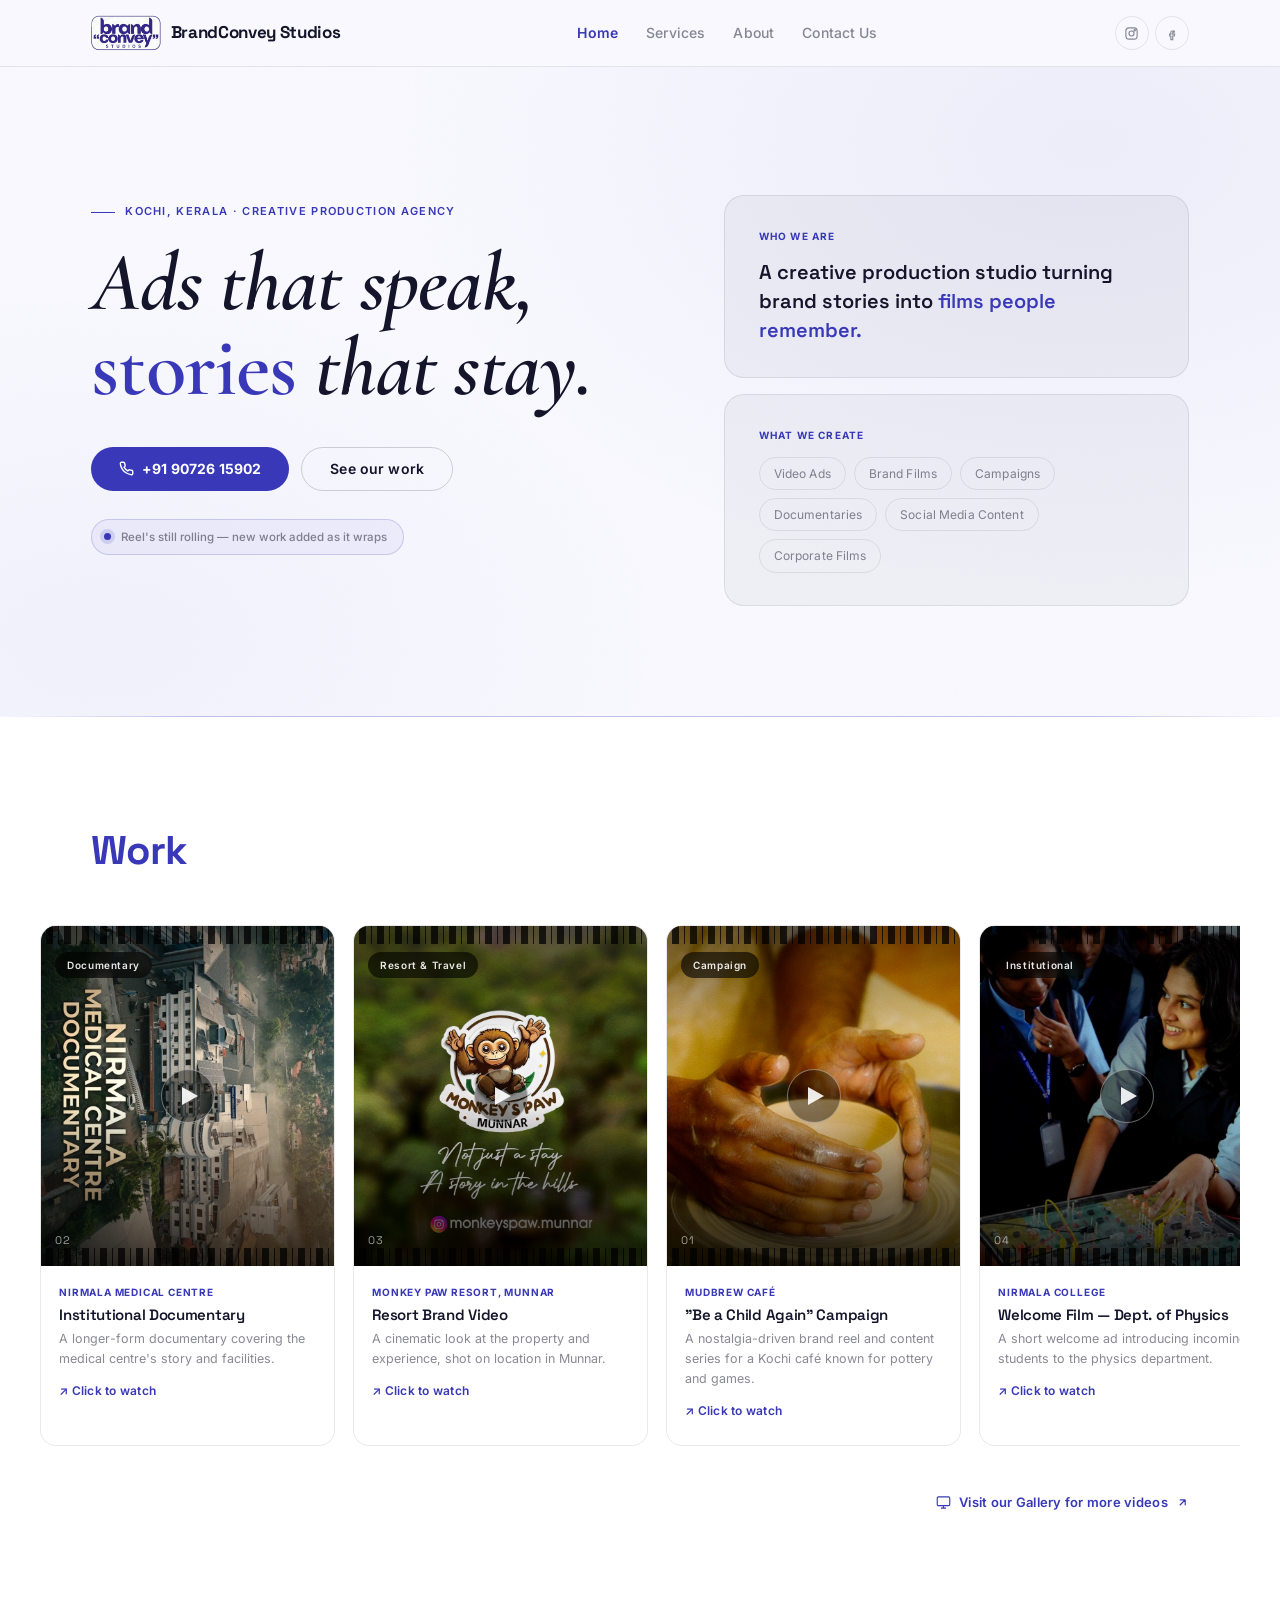
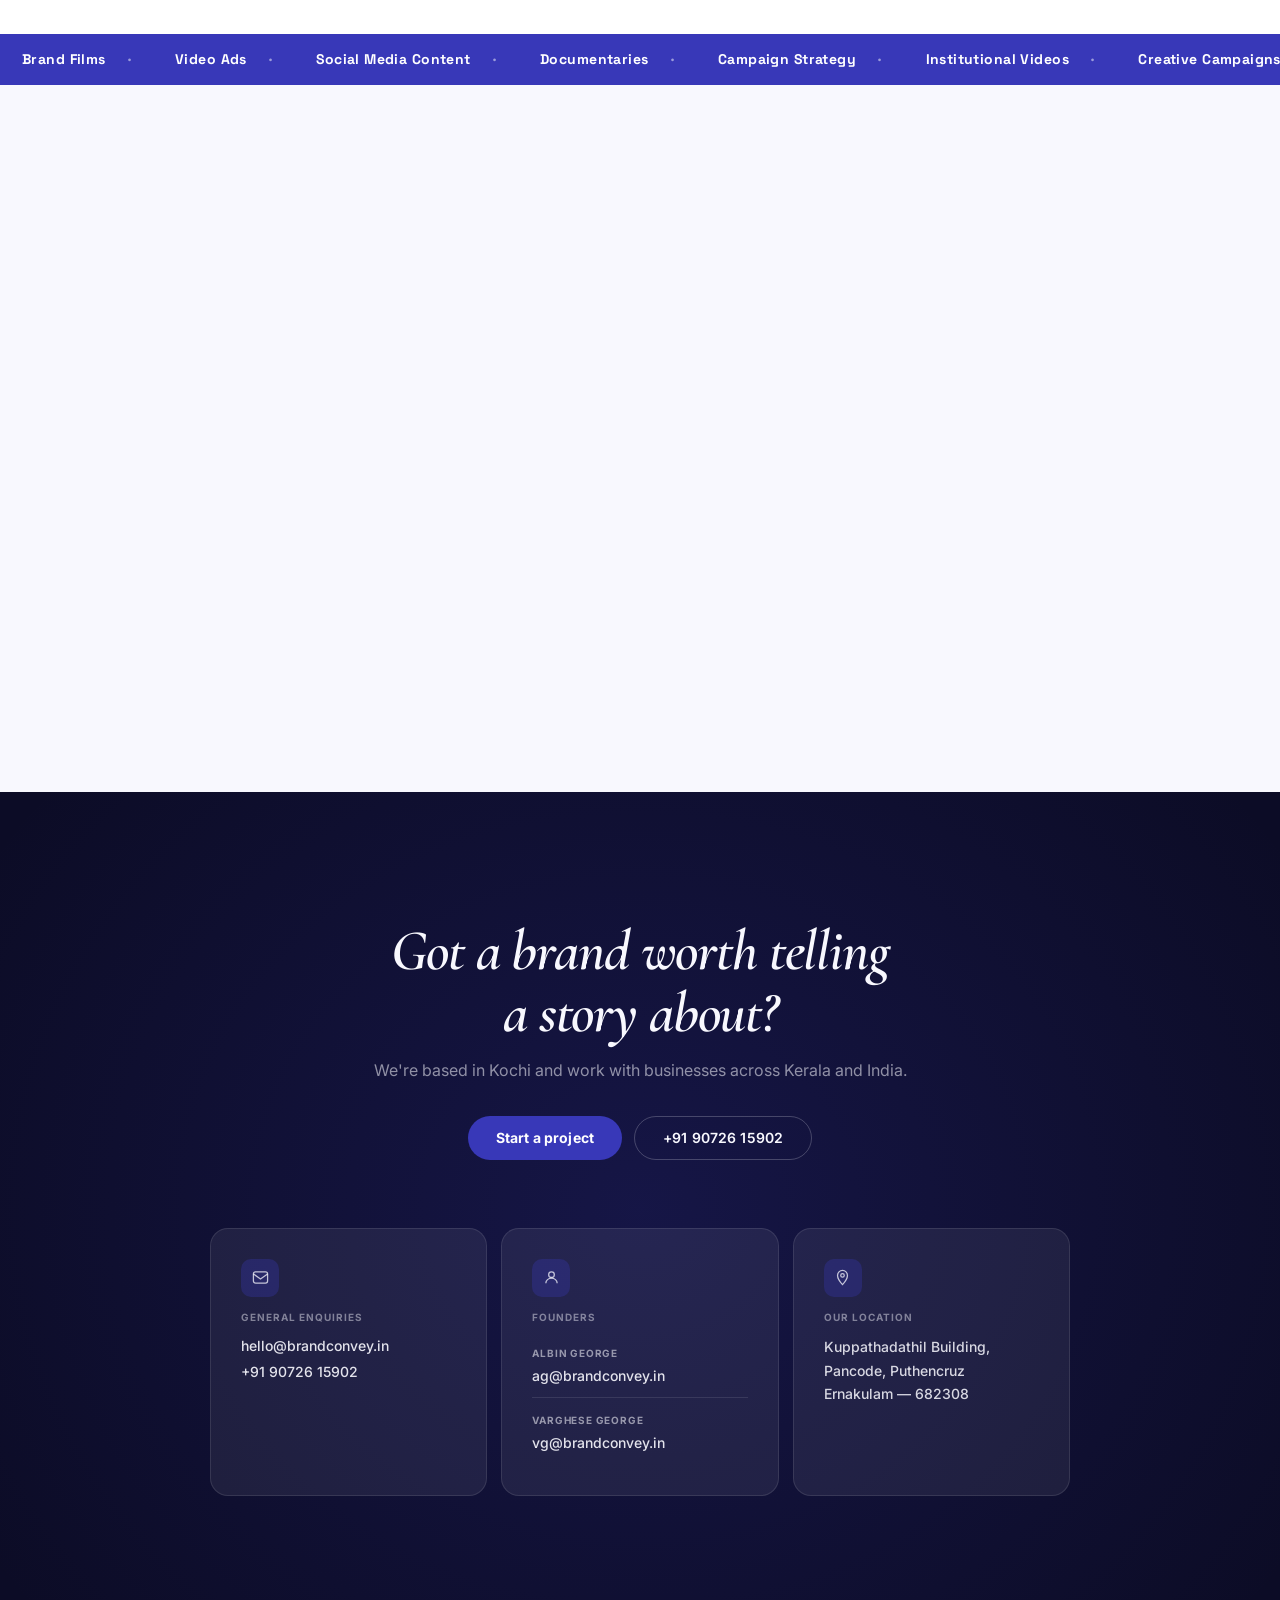
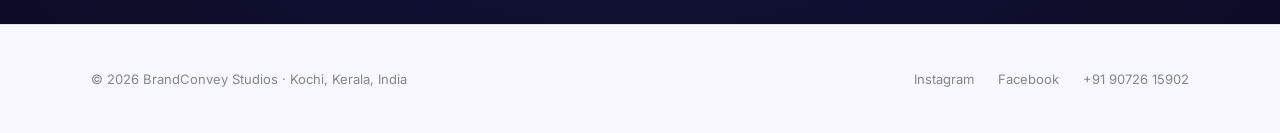
==== commit b64ba874: "Final CMS" ====
--- a/index.html
+++ b/index.html
@@ -169,6 +169,6 @@
   </div>
 </footer>
 
-<script src="shared.js"></script>
+<script src="shared.js?v=2"></script>
 </body>
 </html>
--- a/styles.css
+++ b/styles.css
@@ -400,7 +400,7 @@
 .card-link{
   font-size:12px;font-weight:600;color:var(--gold);text-decoration:none;
   display:inline-flex;align-items:center;gap:5px;margin-top:12px;
-  transition:color .2s,gap .2s;letter-spacing:.02em;
+  transition:color .2s,gap .2s;letter-spacing:.02em;cursor:pointer;
 }
 .card-link:hover{color:var(--gold-bright);gap:9px}
 .work-upcoming{
@@ -558,7 +558,7 @@
 .orig-watch{
   font-size:12.5px;font-weight:600;color:var(--gold);text-decoration:none;
   display:inline-flex;align-items:center;gap:5px;margin-top:auto;
-  transition:color .2s,gap .2s;letter-spacing:.01em;
+  transition:color .2s,gap .2s;letter-spacing:.01em;cursor:pointer;
 }
 .orig-watch:hover{color:var(--gold-bright);gap:9px}
 .slate-icon{width:44px;height:44px;opacity:.25;flex-shrink:0;color:var(--gold)}
@@ -710,10 +710,6 @@
   .nav-cta-sm{padding:12px 20px;display:inline-flex;align-items:center;justify-content:center}
 }
 
-/* Eyebrow: pin decorative line to top of text block when it wraps */
-@media(max-width:560px){
-  .eyebrow,.section-eyebrow{align-items:flex-start}
-}
 
 /* Hero: tighten vertical padding on small phones */
 @media(max-width:480px){
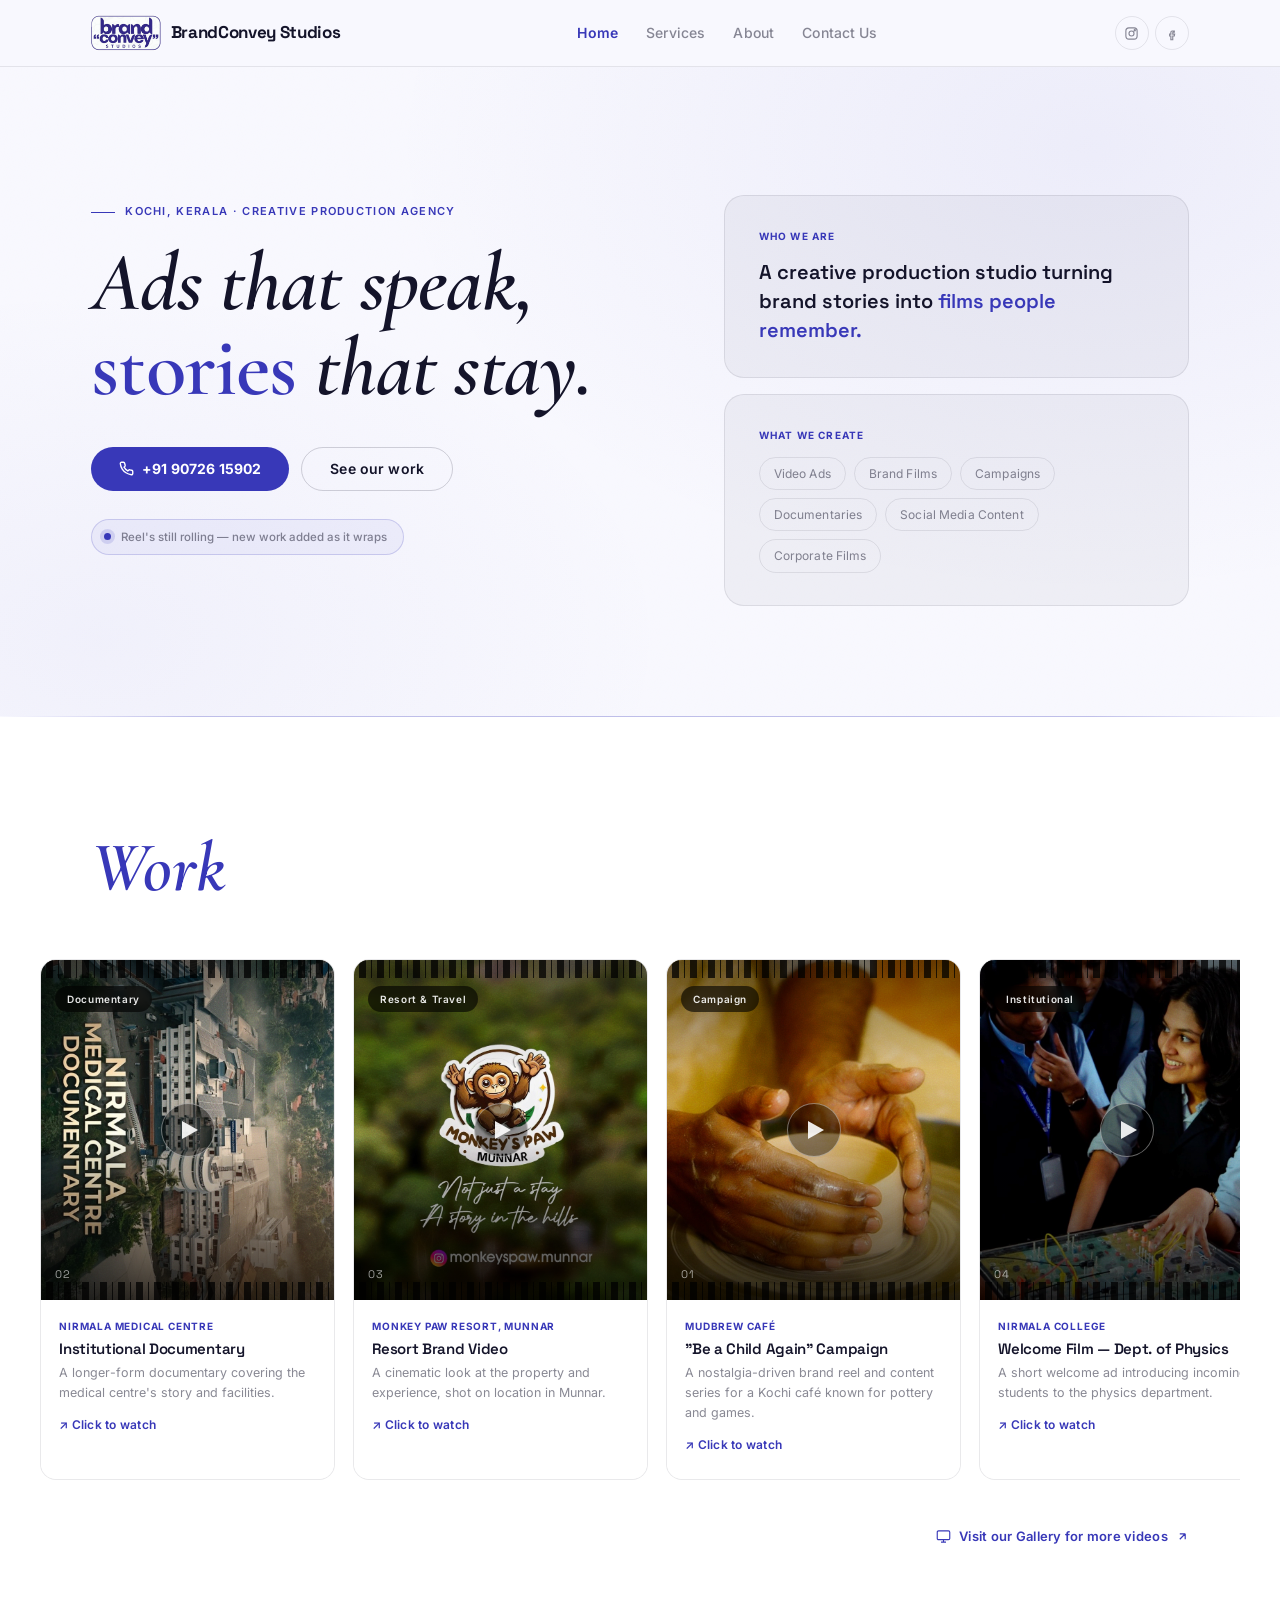
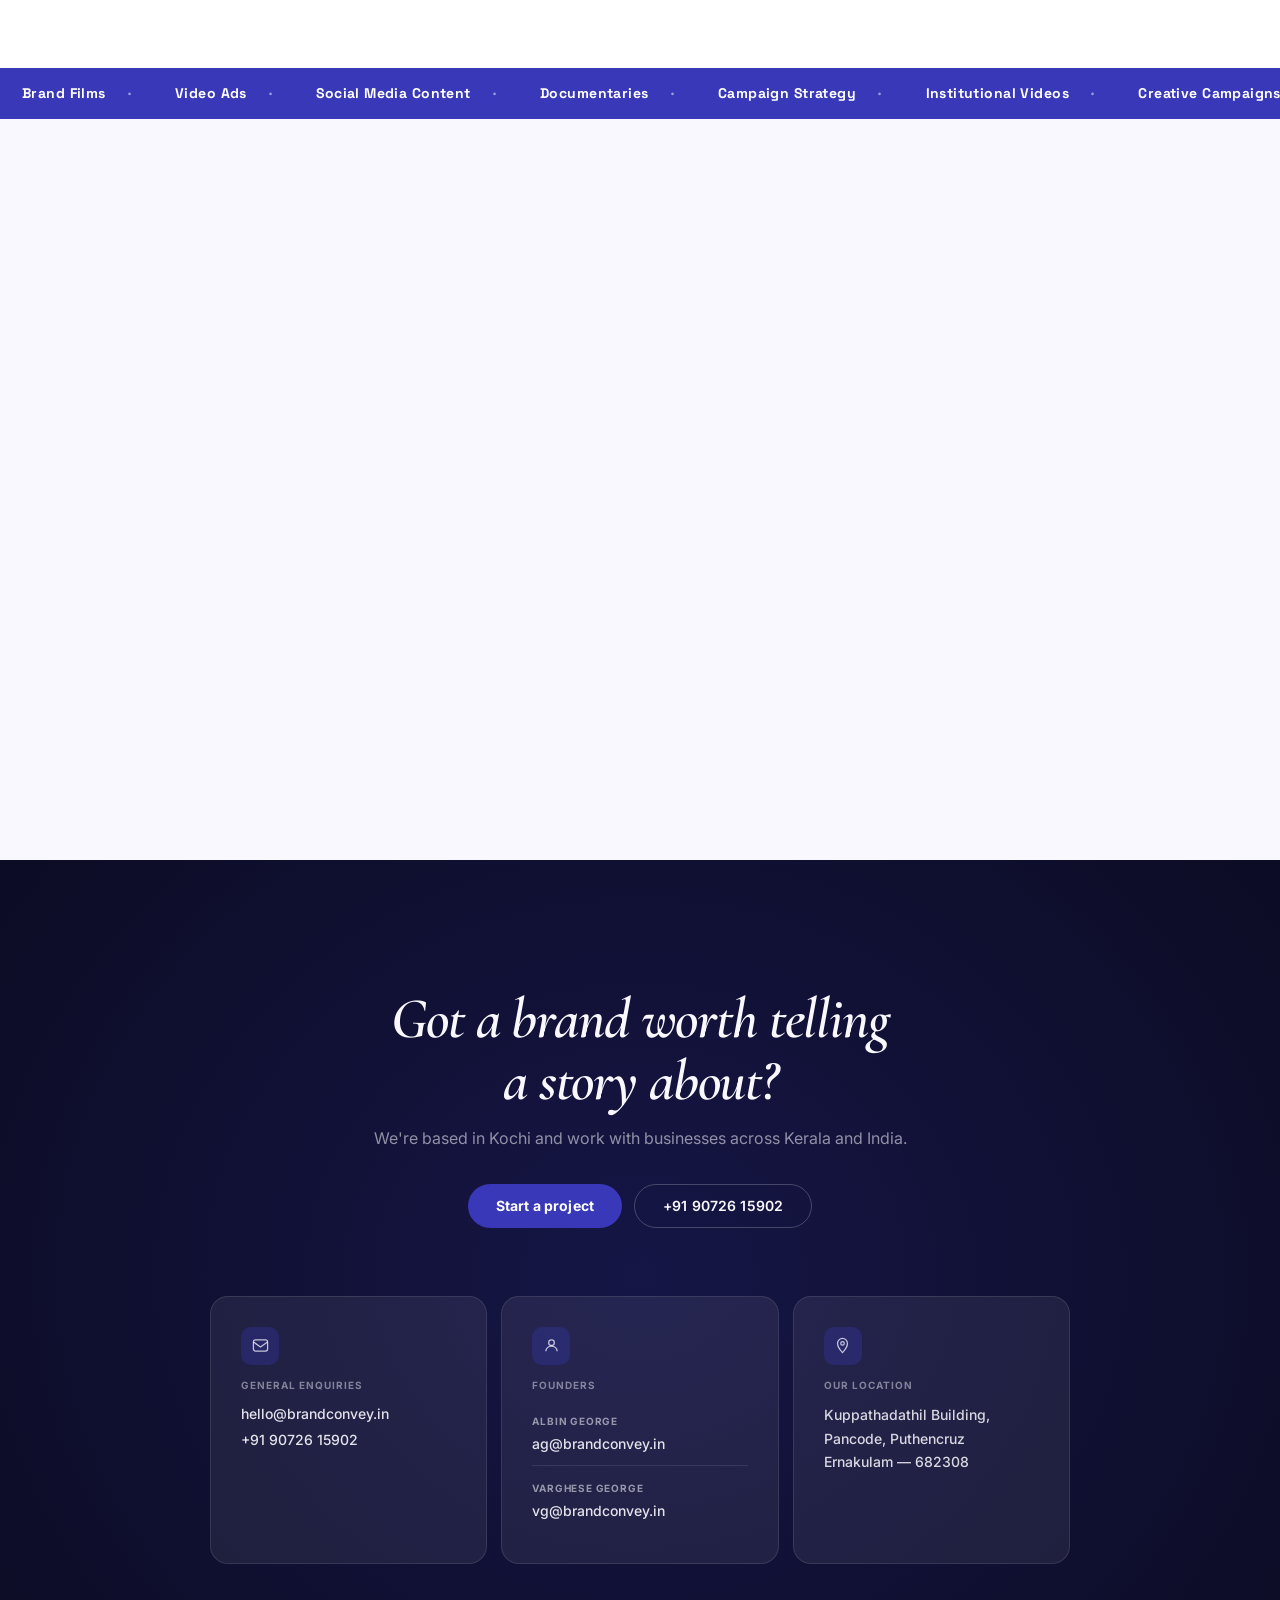
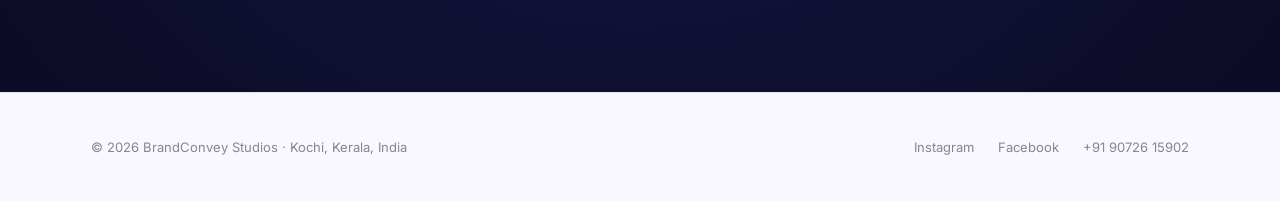
==== commit d874a3e0: "Add SEO/GEO optimisation: structured data, sitemap, robots.txt - sitemap.xml: all 6 pages with prior" ====
--- a/index.html
+++ b/index.html
@@ -4,13 +4,83 @@
 <meta charset="UTF-8">
 <meta name="viewport" content="width=device-width, initial-scale=1.0">
 <title>BrandConvey Studios — Video Ads & Brand Films, Kochi</title>
-<meta name="description" content="BrandConvey Studios is a Kochi-based creative production agency crafting video ads, brand films, and campaign content that help brands tell their story, connect with their audience, and create stories people remember.">
+<meta name="description" content="BrandConvey Studios — Kochi's creative production agency. Video ads, brand films, and campaign content built from brief to final cut under one roof.">
 <meta name="robots" content="index, follow">
 <meta property="og:title" content="BrandConvey Studios — Video Ads & Brand Films, Kochi">
 <meta property="og:description" content="A Kochi-based creative production agency crafting video ads, brand films, and campaign content.">
 <meta property="og:type" content="website">
-<meta property="og:image" content="logo.jpg">
+<meta property="og:url" content="https://brandconvey.in/">
+<link rel="canonical" href="https://brandconvey.in/">
+<meta property="og:image" content="https://brandconvey.in/logo.jpg">
 <meta name="twitter:card" content="summary_large_image">
+<meta name="twitter:title" content="BrandConvey Studios — Video Ads & Brand Films, Kochi">
+<meta name="twitter:description" content="A Kochi-based creative production agency crafting video ads, brand films, and campaign content.">
+<script type="application/ld+json">
+{
+  "@context": "https://schema.org",
+  "@graph": [
+    {
+      "@type": ["LocalBusiness", "ProfessionalService"],
+      "@id": "https://brandconvey.in/#business",
+      "name": "BrandConvey Studios",
+      "alternateName": "BrandConvey",
+      "description": "A creative production studio based in Kochi, Kerala, producing video ads, brand films, creative campaigns, documentaries, and social media content for businesses across India.",
+      "url": "https://brandconvey.in/",
+      "logo": "https://brandconvey.in/logo.jpg",
+      "image": "https://brandconvey.in/logo.jpg",
+      "telephone": "+91-90726-15902",
+      "email": "hello@brandconvey.in",
+      "foundingDate": "2024",
+      "address": {
+        "@type": "PostalAddress",
+        "streetAddress": "Kuppathadathil Building, Pancode, Puthencruz",
+        "addressLocality": "Ernakulam",
+        "addressRegion": "Kerala",
+        "postalCode": "682308",
+        "addressCountry": "IN"
+      },
+      "geo": {
+        "@type": "GeoCoordinates",
+        "latitude": "9.9816",
+        "longitude": "76.2999"
+      },
+      "areaServed": [
+        {"@type": "City", "name": "Kochi"},
+        {"@type": "State", "name": "Kerala"},
+        {"@type": "Country", "name": "India"}
+      ],
+      "knowsAbout": ["Video Ads", "Brand Films", "Creative Campaigns", "Documentary Production", "Social Media Content", "Corporate Video"],
+      "hasOfferCatalog": {
+        "@type": "OfferCatalog",
+        "name": "Video Production Services",
+        "itemListElement": [
+          {"@type": "Offer", "itemOffered": {"@type": "Service", "name": "Video Ads"}},
+          {"@type": "Offer", "itemOffered": {"@type": "Service", "name": "Brand Films"}},
+          {"@type": "Offer", "itemOffered": {"@type": "Service", "name": "Creative Campaigns"}},
+          {"@type": "Offer", "itemOffered": {"@type": "Service", "name": "Documentary Production"}},
+          {"@type": "Offer", "itemOffered": {"@type": "Service", "name": "Social Media Content"}},
+          {"@type": "Offer", "itemOffered": {"@type": "Service", "name": "Corporate & Institutional Video"}}
+        ]
+      },
+      "founder": [
+        {"@type": "Person", "name": "Albin George", "jobTitle": "Managing Director & Creative Director", "email": "ag@brandconvey.in"},
+        {"@type": "Person", "name": "Varghese George", "jobTitle": "Head of Production & Operations Director", "email": "vg@brandconvey.in"}
+      ],
+      "sameAs": [
+        "https://www.instagram.com/brandconveystudios/",
+        "https://www.facebook.com/brandconveystudios"
+      ]
+    },
+    {
+      "@type": "WebSite",
+      "@id": "https://brandconvey.in/#website",
+      "url": "https://brandconvey.in/",
+      "name": "BrandConvey Studios",
+      "publisher": {"@id": "https://brandconvey.in/#business"}
+    }
+  ]
+}
+</script>
 <link rel="icon" type="image/png" href="logo.jpg">
 <link rel="apple-touch-icon" href="logo.jpg">
 <link rel="preconnect" href="https://fonts.googleapis.com">
--- a/styles.css
+++ b/styles.css
@@ -310,6 +310,10 @@
 
 /* ── WORK SECTION ────────────────────────────────────────── */
 .work-section{background:var(--bg-alt)}
+.work-section .section-head h2{
+  font-family:'Cormorant Garamond','Space Grotesk',serif;
+  font-size:clamp(42px,5.5vw,72px);font-style:italic;font-weight:600;letter-spacing:-.01em;
+}
 .filmstrip{
   display:flex;gap:18px;overflow-x:auto;padding-bottom:16px;
   scroll-snap-type:x mandatory;cursor:grab;
@@ -518,7 +522,11 @@
 /* ── ORIGINALS ───────────────────────────────────────────── */
 .originals-section{background:var(--bg)}
 .originals-section .section-head{max-width:100%}
-.originals-section .section-head h2{color:var(--cream)}
+.originals-section .section-head h2{
+  color:var(--cream);
+  font-family:'Cormorant Garamond','Space Grotesk',serif;
+  font-size:clamp(42px,5.5vw,72px);font-style:italic;font-weight:600;letter-spacing:-.01em;
+}
 .originals-section .section-head p{color:var(--muted)}
 .originals-section .section-eyebrow{color:var(--gold)}
 .originals-grid{display:grid;grid-template-columns:repeat(4,1fr);gap:16px}
